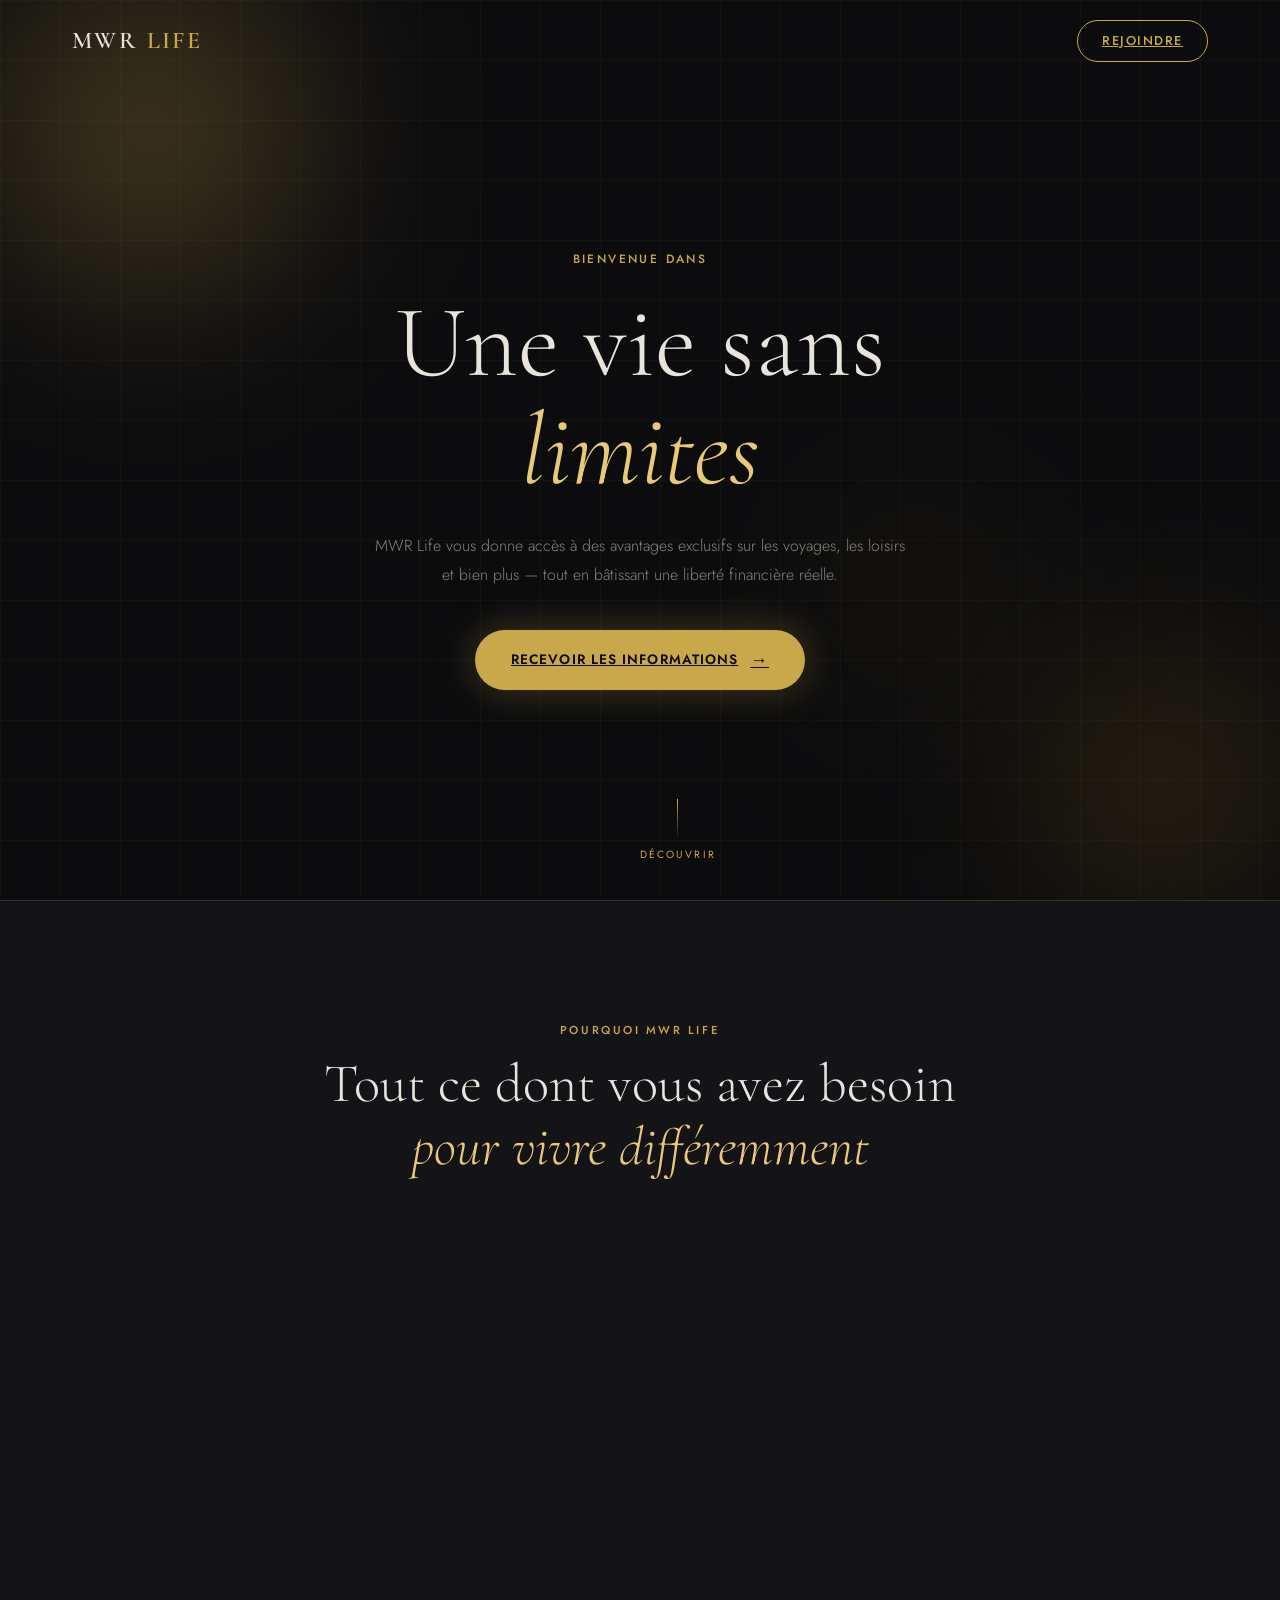
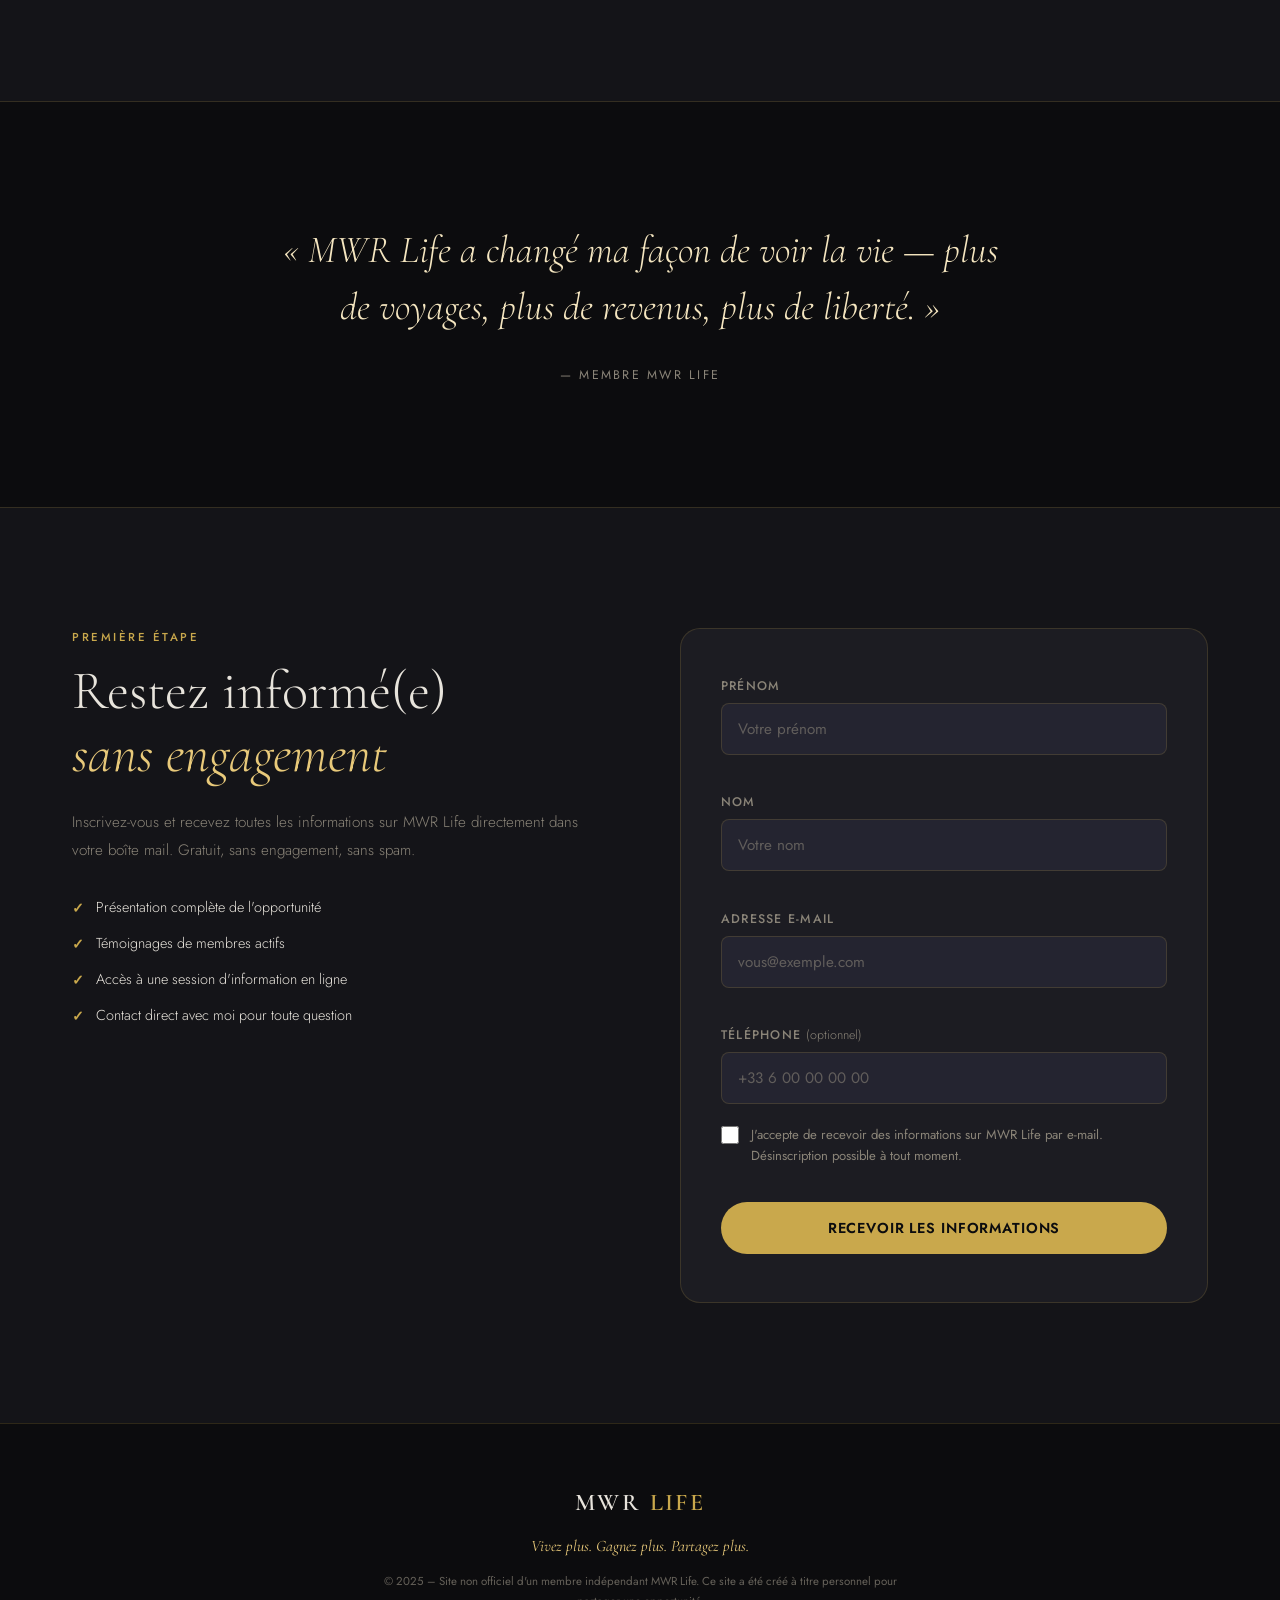
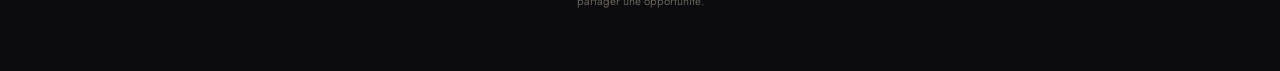
==== index.html @ fa721305 "ajout envoi email" ====
<!DOCTYPE html>
<html lang="fr">
<head>
  <meta charset="UTF-8" />
  <meta name="viewport" content="width=device-width, initial-scale=1.0" />
  <title>MWR Life – Rejoignez le Mouvement</title>
  <link rel="preconnect" href="https://fonts.googleapis.com" />
  <link rel="preconnect" href="https://fonts.gstatic.com" crossorigin />
  <link href="https://fonts.googleapis.com/css2?family=Cormorant+Garamond:ital,wght@0,300;0,400;0,600;1,300;1,400&family=Jost:wght@300;400;500;600&display=swap" rel="stylesheet" />
  <link rel="stylesheet" href="style.css" />
</head>
<body>

  <!-- NAVIGATION -->
  <nav class="navbar">
    <div class="nav-inner">
      <div class="logo">MWR <span>LIFE</span></div>
      <a href="inscription/inscription.html" class="nav-cta">Rejoindre</a>
    </div>
  </nav>

  <!-- HERO -->
  <header class="hero">
    <div class="hero-bg">
      <div class="orb orb-1"></div>
      <div class="orb orb-2"></div>
      <div class="orb orb-3"></div>
      <div class="grid-overlay"></div>
    </div>
    <div class="hero-content">
      <p class="hero-eyebrow">Bienvenue dans</p>
      <h1 class="hero-title">
        Une vie sans<br />
        <em>limites</em>
      </h1>
      <p class="hero-subtitle">
        MWR Life vous donne accès à des avantages exclusifs sur les voyages,
        les loisirs et bien plus — tout en bâtissant une liberté financière réelle.
      </p>

      <a href="inscription/inscription.html" class="btn-primary">
        Recevoir les informations
        <span class="btn-arrow">→</span>
      </a>
    </div>
    <div class="hero-scroll-hint">
      <span></span>
      <p>Découvrir</p>
    </div>
  </header>

  <!-- FEATURES -->
  <section class="features">
    <div class="container">
      <div class="section-header">
        <p class="section-eyebrow">Pourquoi MWR Life</p>
        <h2 class="section-title">Tout ce dont vous avez besoin<br /><em>pour vivre différemment</em></h2>
      </div>
      <div class="features-grid">

        <div class="feature-card" data-delay="0">
          <div class="feature-icon">✦</div>
          <h3>Voyages & Économies</h3>
          <p>Accédez à des tarifs préférentiels sur des milliers de destinations, hôtels et expériences dans le monde entier.</p>
        </div>

        <div class="feature-card" data-delay="100">
          <div class="feature-icon">◈</div>
          <h3>Liberté Financière</h3>
          <p>Un modèle de revenus transparent qui récompense votre réseau et votre engagement, mois après mois.</p>
        </div>

        <div class="feature-card" data-delay="200">
          <div class="feature-icon">⬡</div>
          <h3>Communauté Puissante</h3>
          <p>Rejoignez une communauté internationale de personnes ambitieuses qui s'entraident pour réussir.</p>
        </div>

        <div class="feature-card" data-delay="300">
          <div class="feature-icon">◎</div>
          <h3>Loisirs & Divertissement</h3>
          <p>Cinéma, sport, restaurants, parcs d'attractions… profitez de remises exclusives au quotidien.</p>
        </div>

      </div>
    </div>
  </section>

  <!-- TESTIMONIAL / QUOTE -->
  <section class="quote-section">
    <div class="container">
      <blockquote class="main-quote">
        <p>« MWR Life a changé ma façon de voir la vie — plus de voyages, plus de revenus, plus de liberté. »</p>
        <cite>— Membre MWR Life</cite>
      </blockquote>
    </div>
  </section>

  <!-- INSCRIPTION FORM -->
  <section class="signup-section" id="signup">
    <div class="container">
      <div class="signup-wrapper">
        <div class="signup-text">
          <p class="section-eyebrow">Première étape</p>
          <h2 class="section-title">Restez informé(e)<br /><em>sans engagement</em></h2>
          <p class="signup-desc">
            Inscrivez-vous et recevez toutes les informations sur MWR Life directement
            dans votre boîte mail. Gratuit, sans engagement, sans spam.
          </p>
          <ul class="signup-perks">
            <li><span>✓</span> Présentation complète de l'opportunité</li>
            <li><span>✓</span> Témoignages de membres actifs</li>
            <li><span>✓</span> Accès à une session d'information en ligne</li>
            <li><span>✓</span> Contact direct avec moi pour toute question</li>
          </ul>
        </div>

        <div class="signup-form-box">
          <form id="signupForm" novalidate>
            <div class="form-group">
              <label for="firstName">Prénom</label>
              <input type="text" id="firstName" name="firstName" placeholder="Votre prénom" required />
              <span class="field-error" id="firstNameError"></span>
            </div>
            <div class="form-group">
              <label for="lastName">Nom</label>
              <input type="text" id="lastName" name="lastName" placeholder="Votre nom" required />
              <span class="field-error" id="lastNameError"></span>
            </div>
            <div class="form-group">
              <label for="email">Adresse e-mail</label>
              <input type="email" id="email" name="email" placeholder="vous@exemple.com" required />
              <span class="field-error" id="emailError"></span>
            </div>
            <div class="form-group">
              <label for="phone">Téléphone <span class="optional">(optionnel)</span></label>
              <input type="tel" id="phone" name="phone" placeholder="+33 6 00 00 00 00" />
            </div>
            <div class="form-check">
              <input type="checkbox" id="consent" required />
              <label for="consent">J'accepte de recevoir des informations sur MWR Life par e-mail. Désinscription possible à tout moment.</label>
              <span class="field-error" id="consentError"></span>
            </div>
            <button type="submit" class="btn-submit" id="submitBtn">
              <span class="btn-text">Recevoir les informations</span>
              <span class="btn-loading" style="display:none;">Envoi en cours…</span>
            </button>
          </form>

          <div class="success-message" id="successMessage" style="display:none;">
            <div class="success-icon">✦</div>
            <h3>Merci pour votre inscription !</h3>
            <p>Vous allez recevoir un e-mail de bienvenue très prochainement. À très bientôt !</p>
          </div>
        </div>
      </div>
    </div>
  </section>

  <!-- FOOTER -->
  <footer class="footer">
    <div class="container">
      <div class="footer-inner">
        <div class="logo">MWR <span>LIFE</span></div>
        <p class="footer-tagline">Vivez plus. Gagnez plus. Partagez plus.</p>
        <p class="footer-legal">© 2025 – Site non officiel d'un membre indépendant MWR Life. Ce site a été créé à titre personnel pour partager une opportunité.</p>
      </div>
    </div>
  </footer>

  <script src="script.js"></script>
</body>
</html>
---- style.css ----
/* =========================================
   MWR LIFE – STYLESHEET
   Fonts: Cormorant Garamond + Jost
   Theme: Luxury Dark Gold
   ========================================= */

:root {
  --gold: #c9a84c;
  --gold-light: #e8c97a;
  --gold-pale: #f5e6c0;
  --dark: #0c0c0e;
  --dark-2: #141418;
  --dark-3: #1c1c22;
  --dark-4: #242430;
  --text: #e8e4dc;
  --text-muted: #8a8478;
  --border: rgba(201, 168, 76, 0.18);
  --radius: 12px;
  --font-display: 'Cormorant Garamond', serif;
  --font-body: 'Jost', sans-serif;
}

*, *::before, *::after { box-sizing: border-box; margin: 0; padding: 0; }

html { scroll-behavior: smooth; }

body {
  font-family: var(--font-body);
  background: var(--dark);
  color: var(--text);
  line-height: 1.6;
  overflow-x: hidden;
}

/* ---- SCROLLBAR ---- */
::-webkit-scrollbar { width: 5px; }
::-webkit-scrollbar-track { background: var(--dark); }
::-webkit-scrollbar-thumb { background: var(--gold); border-radius: 99px; }

/* ========== NAVBAR ========== */
.navbar {
  position: fixed;
  top: 0; left: 0; right: 0;
  z-index: 100;
  padding: 20px 0;
  transition: background 0.4s, padding 0.4s, backdrop-filter 0.4s;
}
.navbar.scrolled {
  background: rgba(12, 12, 14, 0.85);
  backdrop-filter: blur(12px);
  padding: 14px 0;
  border-bottom: 1px solid var(--border);
}
.nav-inner {
  max-width: 1200px;
  margin: 0 auto;
  padding: 0 32px;
  display: flex;
  align-items: center;
  justify-content: space-between;
}
.logo {
  font-family: var(--font-display);
  font-size: 1.5rem;
  font-weight: 600;
  letter-spacing: 0.1em;
  color: var(--text);
}
.logo span { color: var(--gold); }
.nav-cta {
  background: transparent;
  border: 1px solid var(--gold);
  color: var(--gold);
  font-family: var(--font-body);
  font-size: 0.8rem;
  font-weight: 500;
  letter-spacing: 0.12em;
  text-transform: uppercase;
  padding: 10px 24px;
  border-radius: 99px;
  cursor: pointer;
  transition: background 0.25s, color 0.25s;
}
.nav-cta:hover { background: var(--gold); color: var(--dark); }

/* ========== HERO ========== */
.hero {
  min-height: 100dvh;
  display: flex;
  align-items: center;
  justify-content: center;
  position: relative;
  overflow: hidden;
  text-align: center;
  padding: 120px 32px 80px;
}

.hero-bg {
  position: absolute;
  inset: 0;
  pointer-events: none;
}

.orb {
  position: absolute;
  border-radius: 50%;
  filter: blur(80px);
  opacity: 0.35;
}
.orb-1 {
  width: 500px; height: 500px;
  background: radial-gradient(circle, #c9a84c 0%, transparent 70%);
  top: -120px; left: -100px;
  animation: drift 12s ease-in-out infinite alternate;
}
.orb-2 {
  width: 400px; height: 400px;
  background: radial-gradient(circle, #7c5c1e 0%, transparent 70%);
  bottom: -80px; right: -80px;
  animation: drift 16s ease-in-out infinite alternate-reverse;
}
.orb-3 {
  width: 300px; height: 300px;
  background: radial-gradient(circle, #3a2f10 0%, transparent 70%);
  top: 50%; left: 60%;
  animation: drift 10s ease-in-out infinite alternate;
}

@keyframes drift {
  from { transform: translate(0, 0); }
  to   { transform: translate(40px, 30px); }
}

.grid-overlay {
  position: absolute;
  inset: 0;
  background-image:
    linear-gradient(rgba(201,168,76,0.04) 1px, transparent 1px),
    linear-gradient(90deg, rgba(201,168,76,0.04) 1px, transparent 1px);
  background-size: 60px 60px;
}

.hero-content {
  position: relative;
  z-index: 2;
  max-width: 760px;
  animation: fadeUp 1s ease both;
}
@keyframes fadeUp {
  from { opacity: 0; transform: translateY(30px); }
  to   { opacity: 1; transform: translateY(0); }
}

.hero-eyebrow {
  font-size: 0.75rem;
  font-weight: 500;
  letter-spacing: 0.2em;
  text-transform: uppercase;
  color: var(--gold);
  margin-bottom: 20px;
}
.hero-title {
  font-family: var(--font-display);
  font-size: clamp(3rem, 8vw, 6.5rem);
  font-weight: 300;
  line-height: 1.05;
  color: var(--text);
  margin-bottom: 28px;
}
.hero-title em {
  font-style: italic;
  color: var(--gold-light);
}
.hero-subtitle {
  font-size: 1rem;
  font-weight: 300;
  color: var(--text-muted);
  max-width: 540px;
  margin: 0 auto 40px;
  line-height: 1.8;
}

.btn-primary {
  display: inline-flex;
  align-items: center;
  gap: 12px;
  background: var(--gold);
  color: var(--dark);
  font-family: var(--font-body);
  font-size: 0.85rem;
  font-weight: 600;
  letter-spacing: 0.08em;
  text-transform: uppercase;
  padding: 16px 36px;
  border: none;
  border-radius: 99px;
  cursor: pointer;
  transition: transform 0.2s, box-shadow 0.2s, background 0.2s;
  box-shadow: 0 0 40px rgba(201,168,76,0.3);
}
.btn-primary:hover {
  background: var(--gold-light);
  transform: translateY(-2px);
  box-shadow: 0 8px 50px rgba(201,168,76,0.45);
}
.btn-arrow { font-size: 1.1rem; transition: transform 0.2s; }
.btn-primary:hover .btn-arrow { transform: translateX(4px); }

.hero-scroll-hint {
  position: absolute;
  bottom: 36px;
  left: 50%;
  transform: translateX(-50%);
  display: flex;
  flex-direction: column;
  align-items: center;
  gap: 8px;
  opacity: 0.5;
  animation: fadeUp 1s 0.8s ease both;
}
.hero-scroll-hint span {
  display: block;
  width: 1px;
  height: 40px;
  background: linear-gradient(to bottom, var(--gold), transparent);
  animation: pulse 2s ease-in-out infinite;
}
.hero-scroll-hint p {
  font-size: 0.65rem;
  letter-spacing: 0.2em;
  text-transform: uppercase;
  color: var(--gold);
}
@keyframes pulse {
  0%, 100% { opacity: 0.4; transform: scaleY(1); }
  50%       { opacity: 1;   transform: scaleY(1.2); }
}

/* ========== CONTAINER ========== */
.container {
  max-width: 1200px;
  margin: 0 auto;
  padding: 0 32px;
}

/* ========== SECTION HELPERS ========== */
.section-eyebrow {
  font-size: 0.72rem;
  font-weight: 500;
  letter-spacing: 0.22em;
  text-transform: uppercase;
  color: var(--gold);
  margin-bottom: 14px;
}
.section-title {
  font-family: var(--font-display);
  font-size: clamp(2rem, 5vw, 3.4rem);
  font-weight: 300;
  line-height: 1.15;
  color: var(--text);
}
.section-title em { font-style: italic; color: var(--gold-light); }

/* ========== FEATURES ========== */
.features {
  padding: 120px 0;
  background: var(--dark-2);
  border-top: 1px solid var(--border);
  border-bottom: 1px solid var(--border);
}
.section-header {
  text-align: center;
  margin-bottom: 72px;
}
.features-grid {
  display: grid;
  grid-template-columns: repeat(auto-fit, minmax(240px, 1fr));
  gap: 28px;
}
.feature-card {
  background: var(--dark-3);
  border: 1px solid var(--border);
  border-radius: var(--radius);
  padding: 40px 32px;
  transition: transform 0.3s, border-color 0.3s, box-shadow 0.3s;
  opacity: 0;
  transform: translateY(20px);
}
.feature-card.visible {
  opacity: 1;
  transform: translateY(0);
  transition: opacity 0.6s ease, transform 0.6s ease, border-color 0.3s, box-shadow 0.3s;
}
.feature-card:hover {
  transform: translateY(-6px) !important;
  border-color: rgba(201,168,76,0.4);
  box-shadow: 0 20px 60px rgba(0,0,0,0.4), 0 0 30px rgba(201,168,76,0.08);
}
.feature-icon {
  font-size: 1.6rem;
  color: var(--gold);
  margin-bottom: 20px;
}
.feature-card h3 {
  font-family: var(--font-display);
  font-size: 1.4rem;
  font-weight: 400;
  color: var(--text);
  margin-bottom: 12px;
}
.feature-card p {
  font-size: 0.9rem;
  color: var(--text-muted);
  line-height: 1.8;
  font-weight: 300;
}

/* ========== QUOTE ========== */
.quote-section {
  padding: 120px 0;
  text-align: center;
}
.main-quote {
  max-width: 720px;
  margin: 0 auto;
}
.main-quote p {
  font-family: var(--font-display);
  font-size: clamp(1.5rem, 3.5vw, 2.4rem);
  font-weight: 300;
  font-style: italic;
  color: var(--gold-pale);
  line-height: 1.5;
  margin-bottom: 24px;
}
.main-quote cite {
  font-size: 0.78rem;
  letter-spacing: 0.18em;
  text-transform: uppercase;
  color: var(--text-muted);
  font-style: normal;
}

/* ========== SIGNUP ========== */
.signup-section {
  padding: 120px 0;
  background: var(--dark-2);
  border-top: 1px solid var(--border);
}
.signup-wrapper {
  display: grid;
  grid-template-columns: 1fr 1fr;
  gap: 80px;
  align-items: start;
}
.signup-desc {
  color: var(--text-muted);
  font-size: 0.95rem;
  font-weight: 300;
  line-height: 1.8;
  margin: 24px 0 32px;
}
.signup-perks {
  list-style: none;
  display: flex;
  flex-direction: column;
  gap: 12px;
}
.signup-perks li {
  display: flex;
  align-items: flex-start;
  gap: 12px;
  font-size: 0.9rem;
  color: var(--text);
  font-weight: 300;
}
.signup-perks li span {
  color: var(--gold);
  font-weight: 600;
  flex-shrink: 0;
  margin-top: 1px;
}

/* ---- FORM BOX ---- */
.signup-form-box {
  background: var(--dark-3);
  border: 1px solid var(--border);
  border-radius: 20px;
  padding: 48px 40px;
}
.form-group {
  margin-bottom: 20px;
  display: flex;
  flex-direction: column;
  gap: 6px;
}
.form-group label {
  font-size: 0.78rem;
  font-weight: 500;
  letter-spacing: 0.1em;
  text-transform: uppercase;
  color: var(--text-muted);
}
.optional { color: var(--text-muted); font-weight: 300; text-transform: none; letter-spacing: 0; }
.form-group input {
  background: var(--dark-4);
  border: 1px solid var(--border);
  border-radius: 8px;
  padding: 14px 16px;
  font-family: var(--font-body);
  font-size: 0.95rem;
  color: var(--text);
  outline: none;
  transition: border-color 0.2s, box-shadow 0.2s;
  width: 100%;
}
.form-group input::placeholder { color: var(--text-muted); opacity: 0.6; }
.form-group input:focus {
  border-color: var(--gold);
  box-shadow: 0 0 0 3px rgba(201,168,76,0.12);
}
.form-group input.error { border-color: #e25c5c; }
.field-error {
  font-size: 0.78rem;
  color: #e25c5c;
  min-height: 1em;
}

/* Checkbox */
.form-check {
  display: flex;
  align-items: flex-start;
  gap: 12px;
  margin-bottom: 28px;
  position: relative;
}
.form-check input[type="checkbox"] {
  width: 18px;
  height: 18px;
  min-width: 18px;
  margin-top: 2px;
  accent-color: var(--gold);
  cursor: pointer;
  border: 1px solid var(--border);
  background: var(--dark-4);
}
.form-check label {
  font-size: 0.82rem;
  color: var(--text-muted);
  line-height: 1.6;
  cursor: pointer;
}
.form-check .field-error {
  position: absolute;
  bottom: -18px;
  left: 30px;
}

/* Submit button */
.btn-submit {
  width: 100%;
  background: var(--gold);
  color: var(--dark);
  border: none;
  border-radius: 99px;
  padding: 16px;
  font-family: var(--font-body);
  font-size: 0.9rem;
  font-weight: 600;
  letter-spacing: 0.06em;
  text-transform: uppercase;
  cursor: pointer;
  transition: background 0.2s, transform 0.2s, box-shadow 0.2s;
  margin-top: 8px;
}
.btn-submit:hover {
  background: var(--gold-light);
  transform: translateY(-2px);
  box-shadow: 0 8px 30px rgba(201,168,76,0.35);
}
.btn-submit:disabled { opacity: 0.6; cursor: not-allowed; transform: none; }

/* Success */
.success-message {
  text-align: center;
  padding: 40px 20px;
}
.success-icon {
  font-size: 3rem;
  color: var(--gold);
  margin-bottom: 20px;
  animation: spin 0.6s ease;
}
@keyframes spin {
  from { transform: rotate(-180deg) scale(0); opacity: 0; }
  to   { transform: rotate(0) scale(1); opacity: 1; }
}
.success-message h3 {
  font-family: var(--font-display);
  font-size: 1.8rem;
  font-weight: 400;
  color: var(--text);
  margin-bottom: 12px;
}
.success-message p {
  font-size: 0.9rem;
  color: var(--text-muted);
  line-height: 1.8;
}

/* ========== FOOTER ========== */
.footer {
  padding: 60px 0;
  border-top: 1px solid var(--border);
}
.footer-inner {
  text-align: center;
  display: flex;
  flex-direction: column;
  gap: 12px;
  align-items: center;
}
.footer-tagline {
  font-family: var(--font-display);
  font-size: 1rem;
  font-style: italic;
  color: var(--gold-light);
}
.footer-legal {
  font-size: 0.72rem;
  color: var(--text-muted);
  max-width: 540px;
  line-height: 1.7;
  opacity: 0.7;
}

/* ==========================================
   RESPONSIVE – MOBILE
   ========================================== */
@media (max-width: 768px) {
  .container { padding: 0 20px; }

  .nav-inner { padding: 0 20px; }
  .logo { font-size: 1.2rem; }
  .nav-cta { padding: 8px 18px; font-size: 0.72rem; }

  .hero { padding: 100px 20px 70px; }
  .hero-title { font-size: clamp(2.4rem, 10vw, 4rem); }
  .hero-subtitle { font-size: 0.9rem; }
  .btn-primary { padding: 14px 28px; font-size: 0.8rem; }

  .features { padding: 80px 0; }
  .section-header { margin-bottom: 48px; }
  .features-grid { grid-template-columns: 1fr; gap: 20px; }
  .feature-card { padding: 32px 24px; }

  .quote-section { padding: 80px 0; }

  .signup-section { padding: 80px 0; }
  .signup-wrapper {
    grid-template-columns: 1fr;
    gap: 48px;
  }
  .signup-form-box { padding: 32px 24px; }
  .section-title { font-size: clamp(1.8rem, 7vw, 2.4rem); }

  .orb-1 { width: 300px; height: 300px; }
  .orb-2 { width: 250px; height: 250px; }
  .orb-3 { display: none; }
}

@media (max-width: 400px) {
  .hero-title { font-size: 2.2rem; }
  .signup-form-box { padding: 24px 16px; }
}
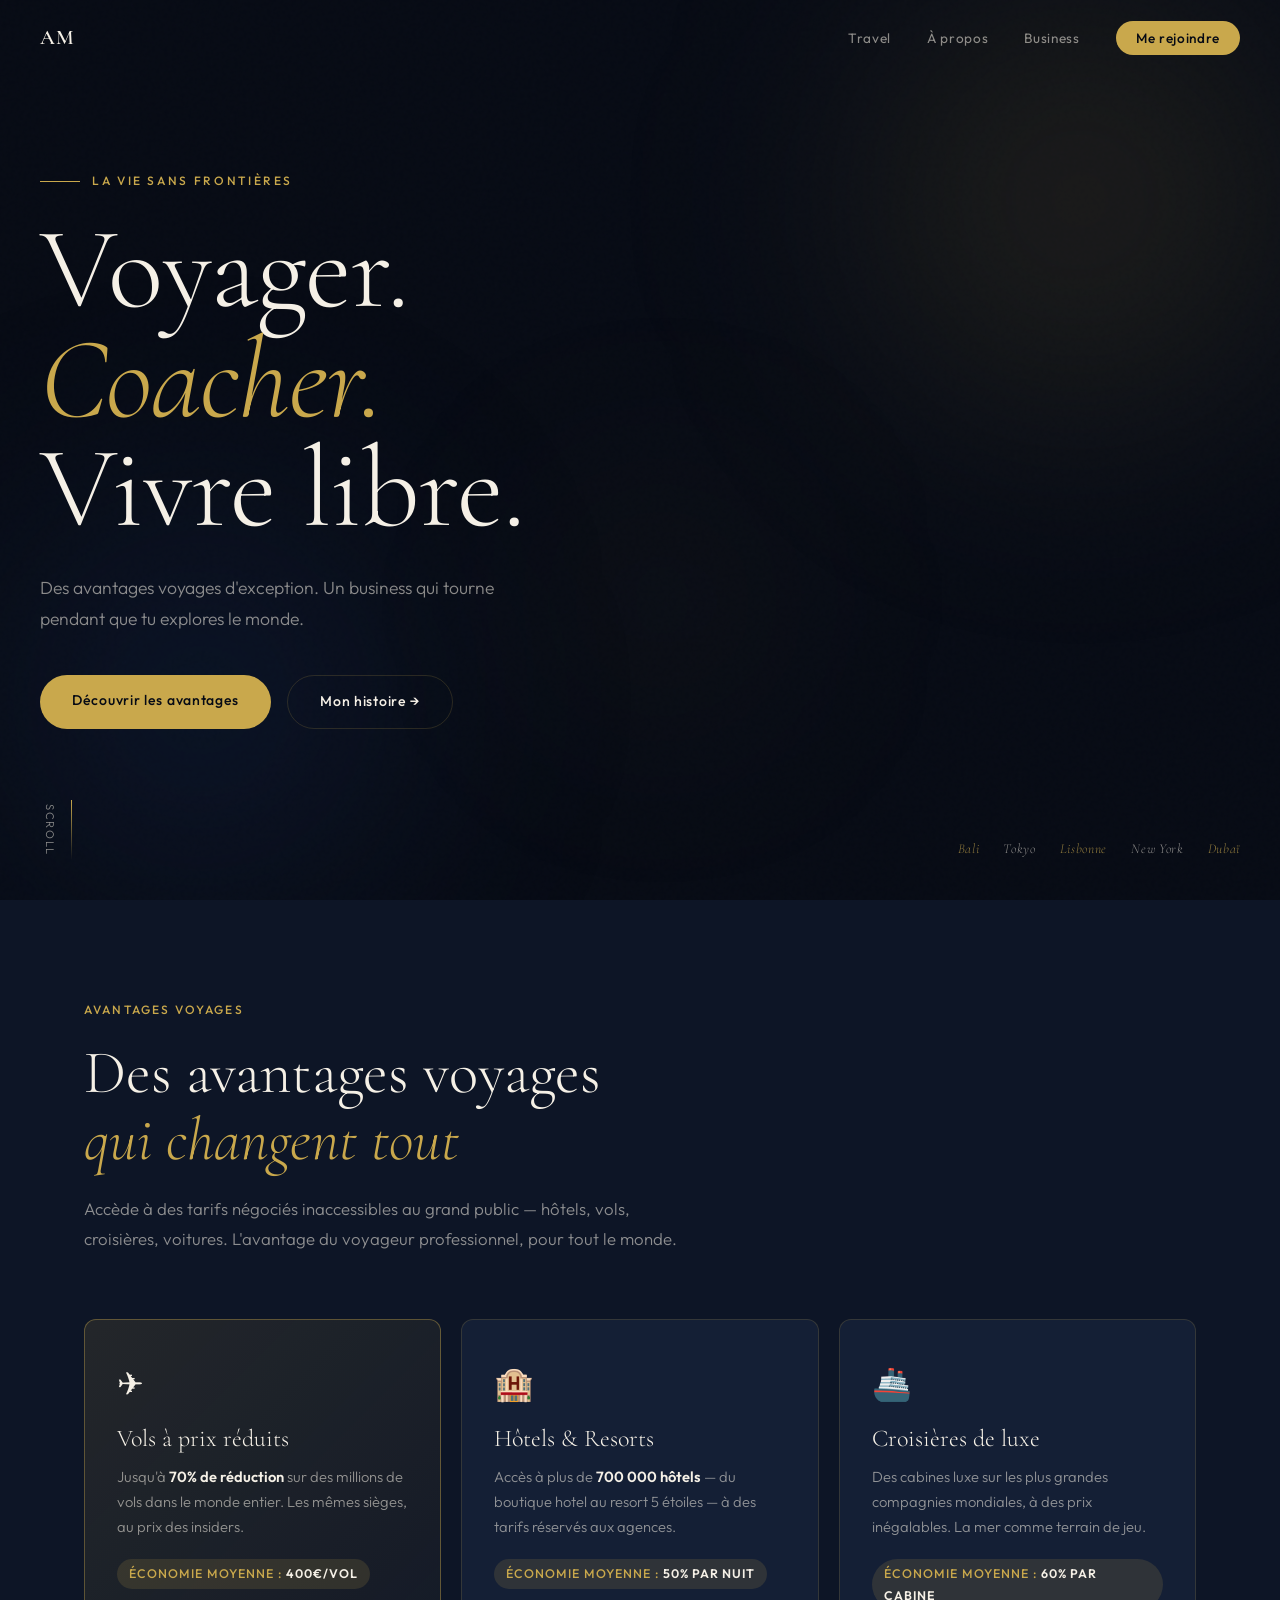
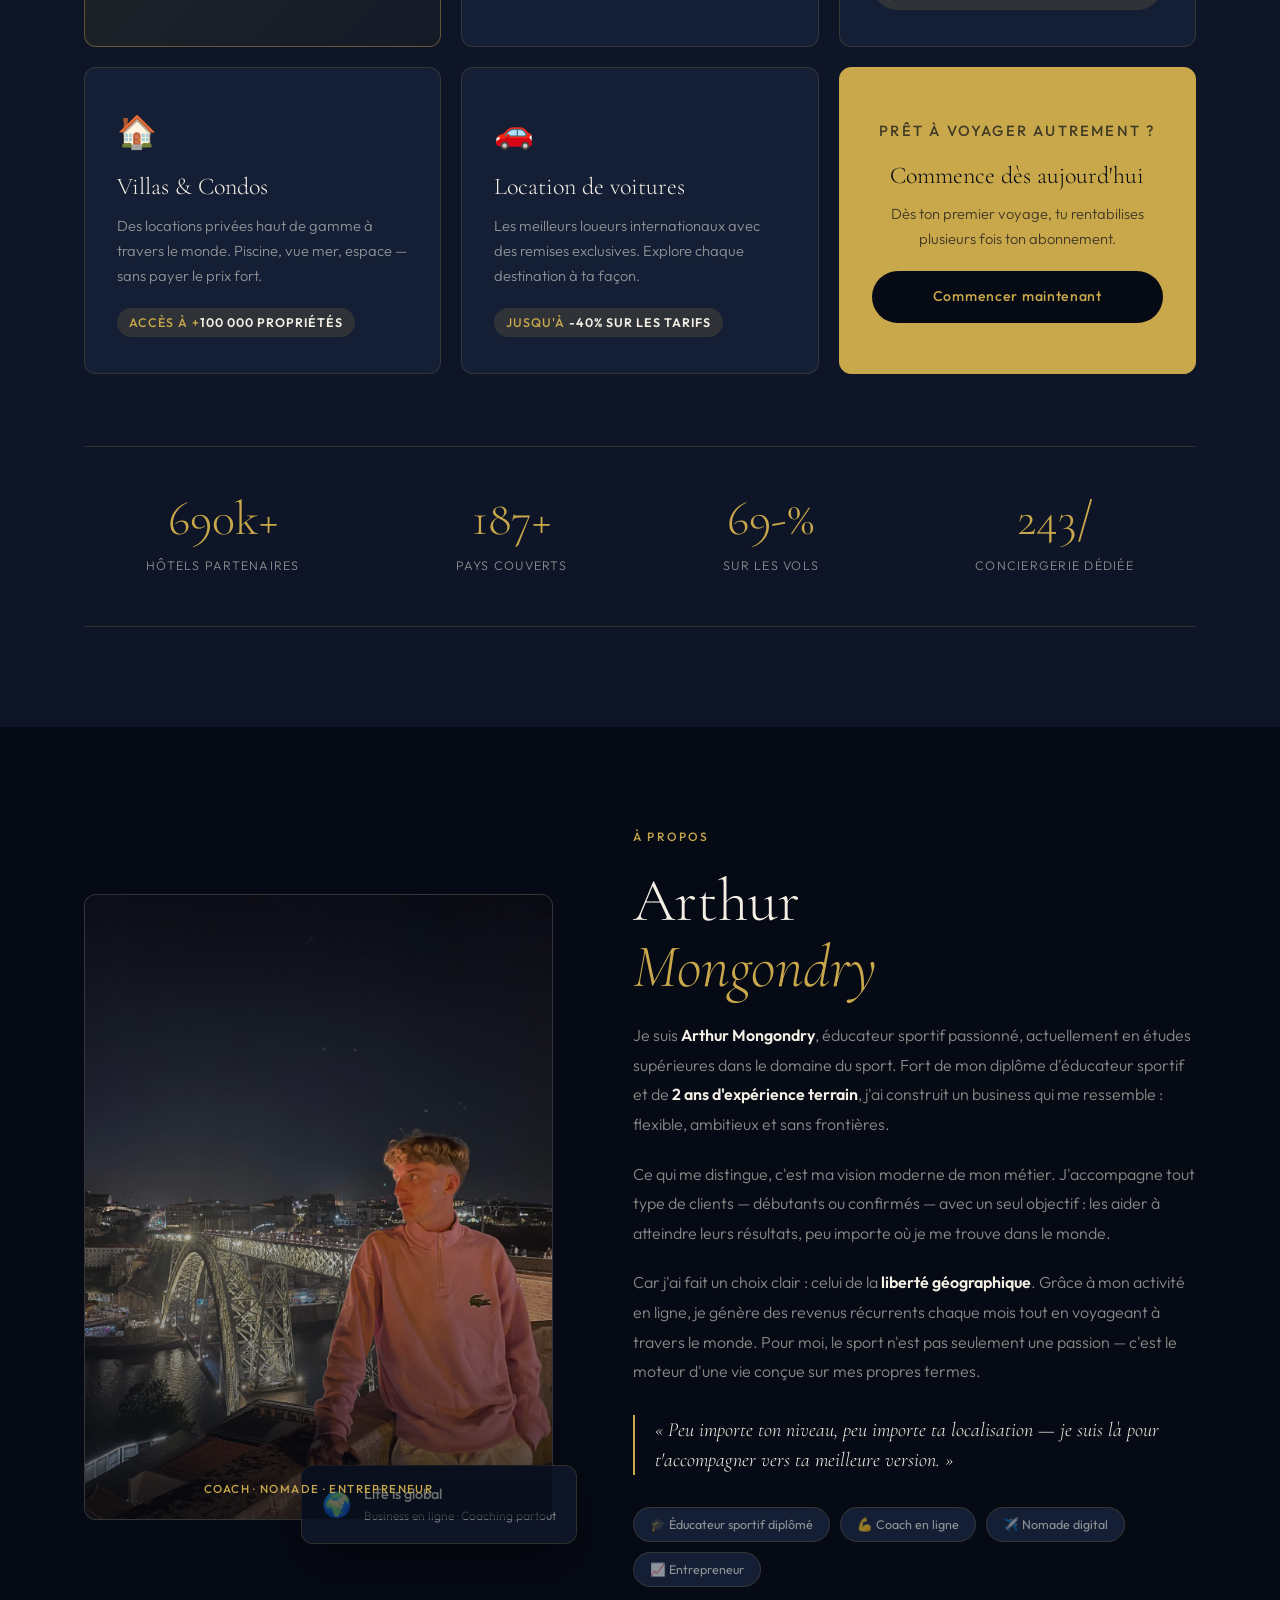
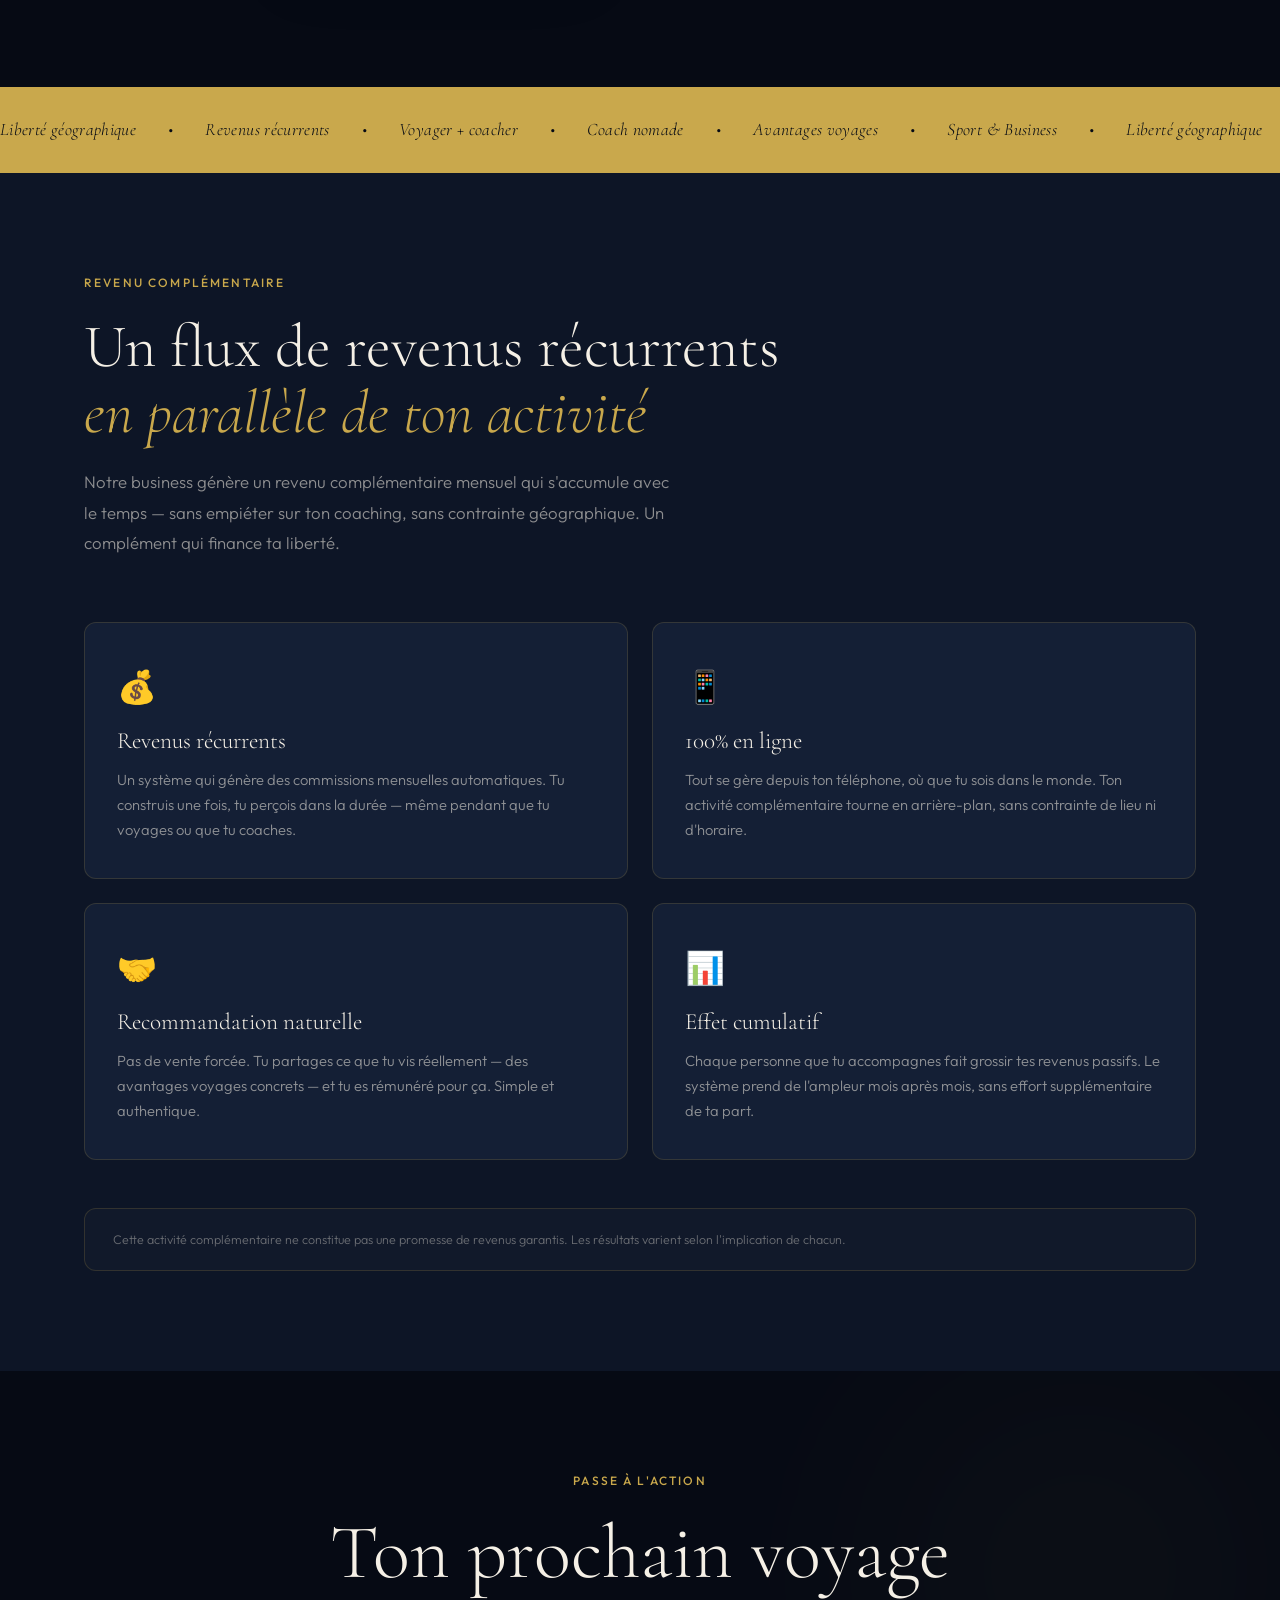
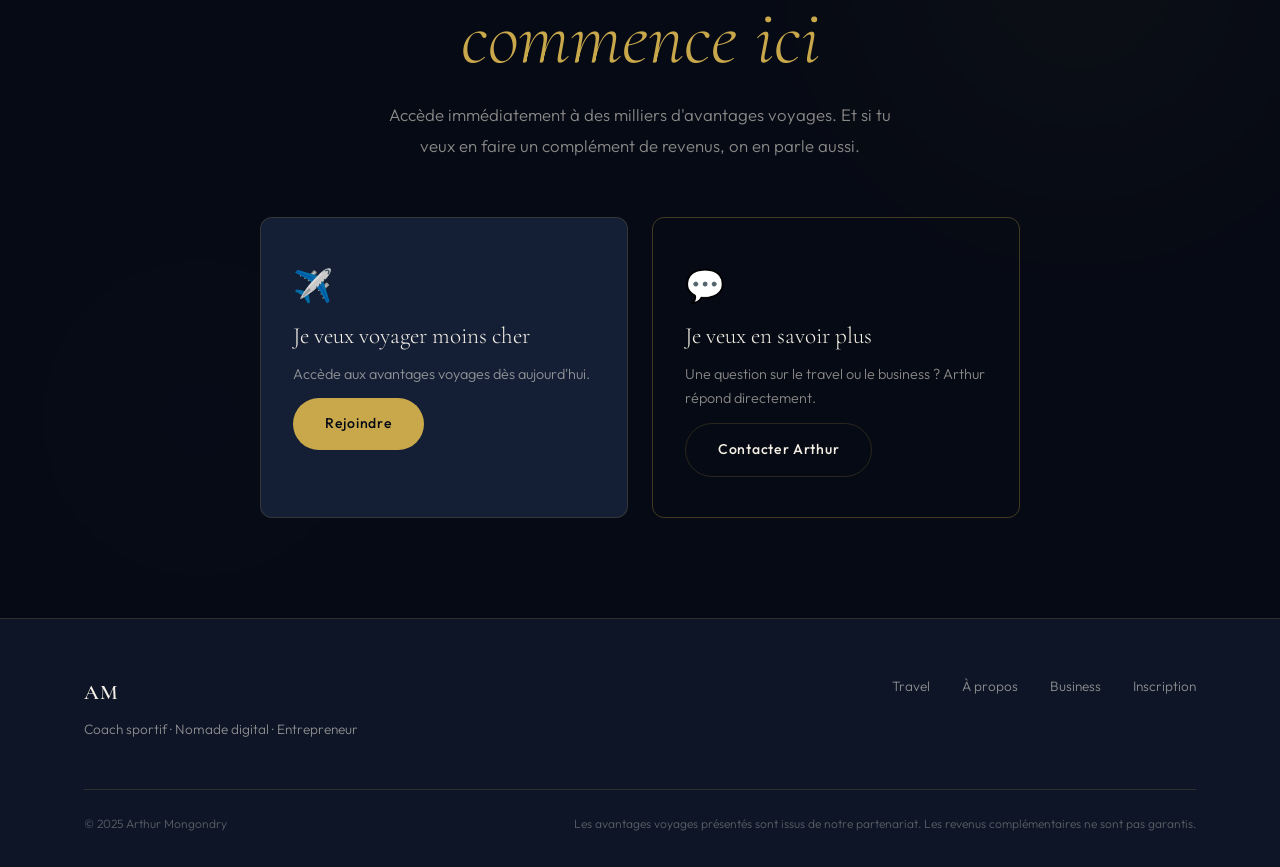
==== commit 0362c379: "update site" ====
--- a/index.html
+++ b/index.html
@@ -3,154 +3,276 @@
 <head>
   <meta charset="UTF-8" />
   <meta name="viewport" content="width=device-width, initial-scale=1.0" />
-  <title>MWR Life – Rejoignez le Mouvement</title>
+  <title>Arthur Mongondry</title>
   <link rel="preconnect" href="https://fonts.googleapis.com" />
   <link rel="preconnect" href="https://fonts.gstatic.com" crossorigin />
-  <link href="https://fonts.googleapis.com/css2?family=Cormorant+Garamond:ital,wght@0,300;0,400;0,600;1,300;1,400&family=Jost:wght@300;400;500;600&display=swap" rel="stylesheet" />
+  <link href="https://fonts.googleapis.com/css2?family=Cormorant+Garamond:ital,wght@0,300;0,400;0,600;1,300;1,400&family=Outfit:wght@300;400;500;600&display=swap" rel="stylesheet" />
   <link rel="stylesheet" href="style.css" />
 </head>
 <body>
 
-  <!-- NAVIGATION -->
-  <nav class="navbar">
-    <div class="nav-inner">
-      <div class="logo">MWR <span>LIFE</span></div>
-      <a href="inscription/inscription.html" class="nav-cta">Rejoindre</a>
-    </div>
+  <!-- NAV -->
+  <nav class="nav" id="navbar">
+    <div class="nav__logo">AM</div>
+    <ul class="nav__links">
+      <li><a href="#travel">Travel</a></li>
+      <li><a href="#about">À propos</a></li>
+      <li><a href="#business">Business</a></li>
+      <li><a href="#contact" class="nav__cta">Me rejoindre</a></li>
+    </ul>
+    <button class="nav__burger" id="burger" aria-label="Menu">
+      <span></span><span></span><span></span>
+    </button>
   </nav>
 
+  <!-- MOBILE MENU -->
+  <div class="mobile-menu" id="mobileMenu">
+    <ul>
+      <li><a href="#travel" onclick="closeMenu()">Travel</a></li>
+      <li><a href="#about" onclick="closeMenu()">À propos</a></li>
+      <li><a href="#business" onclick="closeMenu()">Business</a></li>
+      <li><a href="#contact" onclick="closeMenu()">Me rejoindre</a></li>
+    </ul>
+  </div>
+
   <!-- HERO -->
-  <header class="hero">
-    <div class="hero-bg">
-      <div class="orb orb-1"></div>
-      <div class="orb orb-2"></div>
-      <div class="orb orb-3"></div>
-      <div class="grid-overlay"></div>
-    </div>
-    <div class="hero-content">
-      <p class="hero-eyebrow">Bienvenue dans</p>
-      <h1 class="hero-title">
-        Une vie sans<br />
-        <em>limites</em>
+  <section class="hero">
+    <div class="hero__bg">
+      <div class="hero__grain"></div>
+      <div class="hero__orb hero__orb--1"></div>
+      <div class="hero__orb hero__orb--2"></div>
+      <div class="hero__orb hero__orb--3"></div>
+    </div>
+    <div class="hero__content">
+      <p class="hero__eyebrow reveal">La vie sans frontières</p>
+      <h1 class="hero__title reveal reveal--delay-1">
+        Voyager.<br />
+        <em>Coacher.</em><br />
+        Vivre libre.
       </h1>
-      <p class="hero-subtitle">
-        MWR Life vous donne accès à des avantages exclusifs sur les voyages,
-        les loisirs et bien plus — tout en bâtissant une liberté financière réelle.
+      <p class="hero__sub reveal reveal--delay-2">
+        Des avantages voyages d'exception. Un business qui tourne pendant que tu explores le monde.
       </p>
-
-      <a href="inscription/inscription.html" class="btn-primary">
-        Recevoir les informations
-        <span class="btn-arrow">→</span>
-      </a>
-    </div>
-    <div class="hero-scroll-hint">
-      <span></span>
-      <p>Découvrir</p>
-    </div>
-  </header>
-
-  <!-- FEATURES -->
-  <section class="features">
-    <div class="container">
-      <div class="section-header">
-        <p class="section-eyebrow">Pourquoi MWR Life</p>
-        <h2 class="section-title">Tout ce dont vous avez besoin<br /><em>pour vivre différemment</em></h2>
-      </div>
-      <div class="features-grid">
-
-        <div class="feature-card" data-delay="0">
-          <div class="feature-icon">✦</div>
-          <h3>Voyages & Économies</h3>
-          <p>Accédez à des tarifs préférentiels sur des milliers de destinations, hôtels et expériences dans le monde entier.</p>
-        </div>
-
-        <div class="feature-card" data-delay="100">
-          <div class="feature-icon">◈</div>
-          <h3>Liberté Financière</h3>
-          <p>Un modèle de revenus transparent qui récompense votre réseau et votre engagement, mois après mois.</p>
-        </div>
-
-        <div class="feature-card" data-delay="200">
-          <div class="feature-icon">⬡</div>
-          <h3>Communauté Puissante</h3>
-          <p>Rejoignez une communauté internationale de personnes ambitieuses qui s'entraident pour réussir.</p>
-        </div>
-
-        <div class="feature-card" data-delay="300">
-          <div class="feature-icon">◎</div>
-          <h3>Loisirs & Divertissement</h3>
-          <p>Cinéma, sport, restaurants, parcs d'attractions… profitez de remises exclusives au quotidien.</p>
-        </div>
-
-      </div>
-    </div>
-  </section>
-
-  <!-- TESTIMONIAL / QUOTE -->
-  <section class="quote-section">
-    <div class="container">
-      <blockquote class="main-quote">
-        <p>« MWR Life a changé ma façon de voir la vie — plus de voyages, plus de revenus, plus de liberté. »</p>
-        <cite>— Membre MWR Life</cite>
-      </blockquote>
-    </div>
-  </section>
-
-  <!-- INSCRIPTION FORM -->
-  <section class="signup-section" id="signup">
-    <div class="container">
-      <div class="signup-wrapper">
-        <div class="signup-text">
-          <p class="section-eyebrow">Première étape</p>
-          <h2 class="section-title">Restez informé(e)<br /><em>sans engagement</em></h2>
-          <p class="signup-desc">
-            Inscrivez-vous et recevez toutes les informations sur MWR Life directement
-            dans votre boîte mail. Gratuit, sans engagement, sans spam.
-          </p>
-          <ul class="signup-perks">
-            <li><span>✓</span> Présentation complète de l'opportunité</li>
-            <li><span>✓</span> Témoignages de membres actifs</li>
-            <li><span>✓</span> Accès à une session d'information en ligne</li>
-            <li><span>✓</span> Contact direct avec moi pour toute question</li>
-          </ul>
-        </div>
-
-        <div class="signup-form-box">
-          <form id="signupForm" novalidate>
-            <div class="form-group">
-              <label for="firstName">Prénom</label>
-              <input type="text" id="firstName" name="firstName" placeholder="Votre prénom" required />
-              <span class="field-error" id="firstNameError"></span>
+      <div class="hero__actions reveal reveal--delay-3">
+        <a href="#travel" class="btn btn--gold">Découvrir les avantages</a>
+        <a href="#about" class="btn btn--ghost">Mon histoire →</a>
+      </div>
+    </div>
+    <div class="hero__scroll">
+      <span>Scroll</span>
+      <div class="hero__scroll-line"></div>
+    </div>
+    <div class="hero__destinations">
+      <span>Bali</span>
+      <span>Tokyo</span>
+      <span>Lisbonne</span>
+      <span>New York</span>
+      <span>Dubaï</span>
+    </div>
+  </section>
+
+  <!-- TRAVEL SECTION -->
+  <section class="travel section" id="travel">
+    <div class="container">
+      <div class="section-header reveal">
+        <p class="section-tag">Avantages voyages</p>
+        <h2 class="section-title">Des avantages voyages<br /><em>qui changent tout</em></h2>
+        <p class="section-sub">Accède à des tarifs négociés inaccessibles au grand public — hôtels, vols, croisières, voitures. L'avantage du voyageur professionnel, pour tout le monde.</p>
+      </div>
+
+      <div class="travel__grid">
+        <div class="travel__card travel__card--featured reveal">
+          <div class="travel__card-icon">✈</div>
+          <h3>Vols à prix réduits</h3>
+          <p>Jusqu'à <strong>70% de réduction</strong> sur des millions de vols dans le monde entier. Les mêmes sièges, au prix des insiders.</p>
+          <div class="travel__saving">Économie moyenne : <strong>400€/vol</strong></div>
+        </div>
+
+        <div class="travel__card reveal reveal--delay-1">
+          <div class="travel__card-icon">🏨</div>
+          <h3>Hôtels & Resorts</h3>
+          <p>Accès à plus de <strong>700 000 hôtels</strong> — du boutique hotel au resort 5 étoiles — à des tarifs réservés aux agences.</p>
+          <div class="travel__saving">Économie moyenne : <strong>50% par nuit</strong></div>
+        </div>
+
+        <div class="travel__card reveal reveal--delay-2">
+          <div class="travel__card-icon">🚢</div>
+          <h3>Croisières de luxe</h3>
+          <p>Des cabines luxe sur les plus grandes compagnies mondiales, à des prix inégalables. La mer comme terrain de jeu.</p>
+          <div class="travel__saving">Économie moyenne : <strong>60% par cabine</strong></div>
+        </div>
+
+        <div class="travel__card reveal reveal--delay-1">
+          <div class="travel__card-icon">🏠</div>
+          <h3>Villas & Condos</h3>
+          <p>Des locations privées haut de gamme à travers le monde. Piscine, vue mer, espace — sans payer le prix fort.</p>
+          <div class="travel__saving">Accès à +<strong>100 000 propriétés</strong></div>
+        </div>
+
+        <div class="travel__card reveal reveal--delay-2">
+          <div class="travel__card-icon">🚗</div>
+          <h3>Location de voitures</h3>
+          <p>Les meilleurs loueurs internationaux avec des remises exclusives. Explore chaque destination à ta façon.</p>
+          <div class="travel__saving">Jusqu'à <strong>-40% sur les tarifs</strong></div>
+        </div>
+
+        <div class="travel__card travel__card--cta reveal reveal--delay-3">
+          <p class="travel__cta-label">Prêt à voyager autrement ?</p>
+          <h3>Commence dès aujourd'hui</h3>
+          <p>Dès ton premier voyage, tu rentabilises plusieurs fois ton abonnement.</p>
+          <a href="#contact" class="btn btn--gold">Commencer maintenant</a>
+        </div>
+      </div>
+
+      <!-- STATS BAND -->
+      <div class="stats-band reveal">
+        <div class="stat">
+          <span class="stat__num">700k+</span>
+          <span class="stat__label">Hôtels partenaires</span>
+        </div>
+        <div class="stat">
+          <span class="stat__num">190+</span>
+          <span class="stat__label">Pays couverts</span>
+        </div>
+        <div class="stat">
+          <span class="stat__num">-70%</span>
+          <span class="stat__label">Sur les vols</span>
+        </div>
+        <div class="stat">
+          <span class="stat__num">24/7</span>
+          <span class="stat__label">Conciergerie dédiée</span>
+        </div>
+      </div>
+    </div>
+  </section>
+
+  <!-- ABOUT / BIO -->
+  <section class="about section" id="about">
+    <div class="container">
+      <div class="about__inner">
+        <div class="about__image-wrap reveal">
+          <div class="about__image-frame">
+            <img src="ressource/arthur.jpeg" alt="Arthur Mongondry" class="about__photo" />
+            <div class="about__image-badge">Coach · Nomade · Entrepreneur</div>
+          </div>
+          <div class="about__floating-card">
+            <span class="about__flag">🌍</span>
+            <div>
+              <strong>Life is global</strong>
+              <p>Business en ligne · Coaching partout</p>
             </div>
-            <div class="form-group">
-              <label for="lastName">Nom</label>
-              <input type="text" id="lastName" name="lastName" placeholder="Votre nom" required />
-              <span class="field-error" id="lastNameError"></span>
-            </div>
-            <div class="form-group">
-              <label for="email">Adresse e-mail</label>
-              <input type="email" id="email" name="email" placeholder="vous@exemple.com" required />
-              <span class="field-error" id="emailError"></span>
-            </div>
-            <div class="form-group">
-              <label for="phone">Téléphone <span class="optional">(optionnel)</span></label>
-              <input type="tel" id="phone" name="phone" placeholder="+33 6 00 00 00 00" />
-            </div>
-            <div class="form-check">
-              <input type="checkbox" id="consent" required />
-              <label for="consent">J'accepte de recevoir des informations sur MWR Life par e-mail. Désinscription possible à tout moment.</label>
-              <span class="field-error" id="consentError"></span>
-            </div>
-            <button type="submit" class="btn-submit" id="submitBtn">
-              <span class="btn-text">Recevoir les informations</span>
-              <span class="btn-loading" style="display:none;">Envoi en cours…</span>
-            </button>
-          </form>
-
-          <div class="success-message" id="successMessage" style="display:none;">
-            <div class="success-icon">✦</div>
-            <h3>Merci pour votre inscription !</h3>
-            <p>Vous allez recevoir un e-mail de bienvenue très prochainement. À très bientôt !</p>
+          </div>
+        </div>
+
+        <div class="about__content">
+          <p class="section-tag reveal">À propos</p>
+          <h2 class="section-title reveal">Arthur<br /><em>Mongondry</em></h2>
+
+          <div class="about__text reveal">
+            <p>Je suis <strong>Arthur Mongondry</strong>, éducateur sportif passionné, actuellement en études supérieures dans le domaine du sport. Fort de mon diplôme d'éducateur sportif et de <strong>2 ans d'expérience terrain</strong>, j'ai construit un business qui me ressemble : flexible, ambitieux et sans frontières.</p>
+
+            <p>Ce qui me distingue, c'est ma vision moderne de mon métier. J'accompagne tout type de clients — débutants ou confirmés — avec un seul objectif : les aider à atteindre leurs résultats, peu importe où je me trouve dans le monde.</p>
+
+            <p>Car j'ai fait un choix clair : celui de la <strong>liberté géographique</strong>. Grâce à mon activité en ligne, je génère des revenus récurrents chaque mois tout en voyageant à travers le monde. Pour moi, le sport n'est pas seulement une passion — c'est le moteur d'une vie conçue sur mes propres termes.</p>
+
+            <blockquote class="about__quote">
+              « Peu importe ton niveau, peu importe ta localisation — je suis là pour t'accompagner vers ta meilleure version. »
+            </blockquote>
+          </div>
+
+          <div class="about__tags reveal">
+            <span>🎓 Éducateur sportif diplômé</span>
+            <span>💪 Coach en ligne</span>
+            <span>✈️ Nomade digital</span>
+            <span>📈 Entrepreneur</span>
+          </div>
+        </div>
+      </div>
+    </div>
+  </section>
+
+  <!-- LIFESTYLE BAND -->
+  <section class="lifestyle">
+    <div class="lifestyle__track">
+      <div class="lifestyle__items">
+        <span>Liberté géographique</span><span>•</span>
+        <span>Revenus récurrents</span><span>•</span>
+        <span>Voyager + coacher</span><span>•</span>
+        <span>Coach nomade</span><span>•</span>
+        <span>Avantages voyages</span><span>•</span>
+        <span>Sport & Business</span><span>•</span>
+        <span>Liberté géographique</span><span>•</span>
+        <span>Revenus récurrents</span><span>•</span>
+        <span>Voyager + coacher</span><span>•</span>
+        <span>Coach nomade</span><span>•</span>
+        <span>Avantages voyages</span><span>•</span>
+        <span>Sport & Business</span><span>•</span>
+      </div>
+    </div>
+  </section>
+
+  <!-- BUSINESS SECTION -->
+  <section class="business section" id="business">
+    <div class="container">
+      <div class="section-header reveal">
+        <p class="section-tag">Revenu complémentaire</p>
+        <h2 class="section-title">Un flux de revenus récurrents<br /><em>en parallèle de ton activité</em></h2>
+        <p class="section-sub">Notre business génère un revenu complémentaire mensuel qui s'accumule avec le temps — sans empiéter sur ton coaching, sans contrainte géographique. Un complément qui finance ta liberté.</p>
+      </div>
+
+      <div class="business__grid">
+        <div class="business__feature reveal">
+          <div class="business__icon">💰</div>
+          <h3>Revenus récurrents</h3>
+          <p>Un système qui génère des commissions mensuelles automatiques. Tu construis une fois, tu perçois dans la durée — même pendant que tu voyages ou que tu coaches.</p>
+        </div>
+        <div class="business__feature reveal reveal--delay-1">
+          <div class="business__icon">📱</div>
+          <h3>100% en ligne</h3>
+          <p>Tout se gère depuis ton téléphone, où que tu sois dans le monde. Ton activité complémentaire tourne en arrière-plan, sans contrainte de lieu ni d'horaire.</p>
+        </div>
+        <div class="business__feature reveal reveal--delay-2">
+          <div class="business__icon">🤝</div>
+          <h3>Recommandation naturelle</h3>
+          <p>Pas de vente forcée. Tu partages ce que tu vis réellement — des avantages voyages concrets — et tu es rémunéré pour ça. Simple et authentique.</p>
+        </div>
+        <div class="business__feature reveal reveal--delay-3">
+          <div class="business__icon">📊</div>
+          <h3>Effet cumulatif</h3>
+          <p>Chaque personne que tu accompagnes fait grossir tes revenus passifs. Le système prend de l'ampleur mois après mois, sans effort supplémentaire de ta part.</p>
+        </div>
+      </div>
+
+      <div class="business__disclaimer reveal">
+        <p>Cette activité complémentaire ne constitue pas une promesse de revenus garantis. Les résultats varient selon l'implication de chacun.</p>
+      </div>
+    </div>
+  </section>
+
+  <!-- CONTACT / CTA -->
+  <section class="contact section" id="contact">
+    <div class="contact__bg">
+      <div class="hero__orb hero__orb--1" style="opacity:0.3"></div>
+      <div class="hero__orb hero__orb--2" style="opacity:0.2"></div>
+    </div>
+    <div class="container">
+      <div class="contact__inner reveal">
+        <p class="section-tag">Passe à l'action</p>
+        <h2 class="contact__title">Ton prochain voyage<br /><em>commence ici</em></h2>
+        <p class="contact__sub">Accède immédiatement à des milliers d'avantages voyages. Et si tu veux en faire un complément de revenus, on en parle aussi.</p>
+
+        <div class="contact__cards">
+          <div class="contact__card">
+            <span class="contact__card-icon">✈️</span>
+            <h3>Je veux voyager moins cher</h3>
+            <p>Accède aux avantages voyages dès aujourd'hui.</p>
+            <a href="inscription/index.html" class="btn btn--gold">Rejoindre</a>
+          </div>
+          <div class="contact__card contact__card--outline">
+            <span class="contact__card-icon">💬</span>
+            <h3>Je veux en savoir plus</h3>
+            <p>Une question sur le travel ou le business ? Arthur répond directement.</p>
+            <a href="https://wa.me/VOTRE_NUMERO" class="btn btn--ghost" target="_blank">Contacter Arthur</a>
           </div>
         </div>
       </div>
@@ -160,14 +282,25 @@
   <!-- FOOTER -->
   <footer class="footer">
     <div class="container">
-      <div class="footer-inner">
-        <div class="logo">MWR <span>LIFE</span></div>
-        <p class="footer-tagline">Vivez plus. Gagnez plus. Partagez plus.</p>
-        <p class="footer-legal">© 2025 – Site non officiel d'un membre indépendant MWR Life. Ce site a été créé à titre personnel pour partager une opportunité.</p>
+      <div class="footer__top">
+        <div class="footer__brand">
+          <div class="nav__logo">AM</div>
+          <p>Coach sportif · Nomade digital · Entrepreneur</p>
+        </div>
+        <div class="footer__links">
+          <a href="#travel">Travel</a>
+          <a href="#about">À propos</a>
+          <a href="#business">Business</a>
+          <a href="inscription/index.html">Inscription</a>
+        </div>
+      </div>
+      <div class="footer__bottom">
+        <p>© 2025 Arthur Mongondry</p>
+        <p>Les avantages voyages présentés sont issus de notre partenariat. Les revenus complémentaires ne sont pas garantis.</p>
       </div>
     </div>
   </footer>
 
-  <script src="script.js"></script>
+  <script src="scrypt.js"></script>
 </body>
 </html>
--- a/style.css
+++ b/style.css
@@ -1,23 +1,26 @@
-/* =========================================
-   MWR LIFE – STYLESHEET
-   Fonts: Cormorant Garamond + Jost
-   Theme: Luxury Dark Gold
-   ========================================= */
+/* ============================================
+   MWR Life — Arthur Mongondry
+   Aesthetic: Luxury Nomad — Dark & Gold
+   Fonts: Cormorant Garamond + Outfit
+   ============================================ */
 
 :root {
-  --gold: #c9a84c;
-  --gold-light: #e8c97a;
-  --gold-pale: #f5e6c0;
-  --dark: #0c0c0e;
-  --dark-2: #141418;
-  --dark-3: #1c1c22;
-  --dark-4: #242430;
-  --text: #e8e4dc;
-  --text-muted: #8a8478;
-  --border: rgba(201, 168, 76, 0.18);
+  --navy:    #060a14;
+  --navy-2:  #0d1526;
+  --navy-3:  #141f35;
+  --gold:    #c9a84c;
+  --gold-2:  #e8c96a;
+  --gold-dim: rgba(201,168,76,0.15);
+  --cream:   #f5f0e6;
+  --cream-2: #e8dfc8;
+  --muted:   rgba(245,240,230,0.55);
+  --border:  rgba(201,168,76,0.18);
+
+  --font-display: 'Cormorant Garamond', Georgia, serif;
+  --font-body:    'Outfit', sans-serif;
+
+  --max-w: 1160px;
   --radius: 12px;
-  --font-display: 'Cormorant Garamond', serif;
-  --font-body: 'Jost', sans-serif;
 }
 
 *, *::before, *::after { box-sizing: border-box; margin: 0; padding: 0; }
@@ -25,551 +28,775 @@
 html { scroll-behavior: smooth; }
 
 body {
+  background: var(--navy);
+  color: var(--cream);
   font-family: var(--font-body);
-  background: var(--dark);
-  color: var(--text);
-  line-height: 1.6;
+  font-weight: 300;
+  line-height: 1.7;
   overflow-x: hidden;
 }
 
-/* ---- SCROLLBAR ---- */
-::-webkit-scrollbar { width: 5px; }
-::-webkit-scrollbar-track { background: var(--dark); }
-::-webkit-scrollbar-thumb { background: var(--gold); border-radius: 99px; }
-
-/* ========== NAVBAR ========== */
-.navbar {
+/* ---- TYPOGRAPHY ---- */
+h1, h2, h3 { font-family: var(--font-display); font-weight: 300; line-height: 1.1; }
+em { font-style: italic; color: var(--gold); }
+strong { font-weight: 600; color: var(--cream); }
+a { color: inherit; text-decoration: none; }
+
+/* ---- CONTAINER ---- */
+.container { max-width: var(--max-w); margin: 0 auto; padding: 0 24px; }
+.section { padding: 100px 0; }
+
+/* ---- SECTION HEADER ---- */
+.section-tag {
+  font-family: var(--font-body);
+  font-size: 0.75rem;
+  font-weight: 500;
+  letter-spacing: 0.18em;
+  text-transform: uppercase;
+  color: var(--gold);
+  margin-bottom: 20px;
+}
+.section-title {
+  font-size: clamp(2.2rem, 5vw, 3.8rem);
+  margin-bottom: 20px;
+}
+.section-sub {
+  font-size: 1.05rem;
+  color: var(--muted);
+  max-width: 600px;
+  line-height: 1.8;
+}
+.section-header { margin-bottom: 64px; }
+
+/* ============================================
+   NAV
+   ============================================ */
+.nav {
   position: fixed;
   top: 0; left: 0; right: 0;
   z-index: 100;
-  padding: 20px 0;
+  display: flex;
+  align-items: center;
+  justify-content: space-between;
+  padding: 20px 40px;
   transition: background 0.4s, padding 0.4s, backdrop-filter 0.4s;
 }
-.navbar.scrolled {
-  background: rgba(12, 12, 14, 0.85);
-  backdrop-filter: blur(12px);
-  padding: 14px 0;
+.nav.scrolled {
+  background: rgba(6,10,20,0.92);
+  backdrop-filter: blur(16px);
+  padding: 14px 40px;
   border-bottom: 1px solid var(--border);
 }
-.nav-inner {
-  max-width: 1200px;
-  margin: 0 auto;
-  padding: 0 32px;
-  display: flex;
-  align-items: center;
-  justify-content: space-between;
-}
-.logo {
+.nav__logo {
   font-family: var(--font-display);
-  font-size: 1.5rem;
+  font-size: 1.3rem;
   font-weight: 600;
-  letter-spacing: 0.1em;
-  color: var(--text);
-}
-.logo span { color: var(--gold); }
-.nav-cta {
-  background: transparent;
-  border: 1px solid var(--gold);
-  color: var(--gold);
-  font-family: var(--font-body);
-  font-size: 0.8rem;
-  font-weight: 500;
-  letter-spacing: 0.12em;
-  text-transform: uppercase;
-  padding: 10px 24px;
-  border-radius: 99px;
+  letter-spacing: 0.05em;
+  color: var(--cream);
+}
+.nav__logo span { color: var(--gold); margin-left: 4px; font-weight: 300; }
+.nav__links {
+  display: flex;
+  list-style: none;
+  gap: 36px;
+  align-items: center;
+}
+.nav__links a {
+  font-size: 0.85rem;
+  font-weight: 400;
+  letter-spacing: 0.05em;
+  color: var(--muted);
+  transition: color 0.2s;
+}
+.nav__links a:hover { color: var(--cream); }
+.nav__cta {
+  background: var(--gold);
+  color: var(--navy) !important;
+  padding: 8px 20px;
+  border-radius: 100px;
+  font-weight: 500 !important;
+  transition: background 0.2s, transform 0.2s !important;
+}
+.nav__cta:hover { background: var(--gold-2) !important; transform: translateY(-1px); }
+
+.nav__burger {
+  display: none;
+  flex-direction: column;
+  gap: 5px;
+  background: none;
+  border: none;
   cursor: pointer;
-  transition: background 0.25s, color 0.25s;
-}
-.nav-cta:hover { background: var(--gold); color: var(--dark); }
-
-/* ========== HERO ========== */
+  padding: 4px;
+}
+.nav__burger span {
+  display: block;
+  width: 24px;
+  height: 1.5px;
+  background: var(--cream);
+  transition: all 0.3s;
+}
+
+/* ---- MOBILE MENU ---- */
+.mobile-menu {
+  display: none;
+  position: fixed;
+  inset: 0;
+  z-index: 99;
+  background: rgba(6,10,20,0.97);
+  backdrop-filter: blur(20px);
+  align-items: center;
+  justify-content: center;
+  flex-direction: column;
+}
+.mobile-menu.open { display: flex; }
+.mobile-menu ul { list-style: none; text-align: center; }
+.mobile-menu li { margin: 20px 0; }
+.mobile-menu a {
+  font-family: var(--font-display);
+  font-size: 2.5rem;
+  color: var(--cream);
+  transition: color 0.2s;
+}
+.mobile-menu a:hover { color: var(--gold); }
+
+/* ============================================
+   HERO
+   ============================================ */
 .hero {
-  min-height: 100dvh;
-  display: flex;
-  align-items: center;
-  justify-content: center;
   position: relative;
+  min-height: 100vh;
+  display: flex;
+  align-items: center;
   overflow: hidden;
-  text-align: center;
-  padding: 120px 32px 80px;
-}
-
-.hero-bg {
-  position: absolute;
-  inset: 0;
+}
+.hero__bg { position: absolute; inset: 0; z-index: 0; }
+.hero__grain {
+  position: absolute; inset: 0;
+  background-image: url("data:image/svg+xml,%3Csvg viewBox='0 0 256 256' xmlns='http://www.w3.org/2000/svg'%3E%3Cfilter id='noise'%3E%3CfeTurbulence type='fractalNoise' baseFrequency='0.85' numOctaves='4' stitchTiles='stitch'/%3E%3C/filter%3E%3Crect width='100%25' height='100%25' filter='url(%23noise)' opacity='0.04'/%3E%3C/svg%3E");
+  opacity: 0.4;
   pointer-events: none;
 }
-
-.orb {
+.hero__orb {
   position: absolute;
   border-radius: 50%;
-  filter: blur(80px);
-  opacity: 0.35;
-}
-.orb-1 {
+  filter: blur(120px);
+  pointer-events: none;
+}
+.hero__orb--1 {
+  width: 600px; height: 600px;
+  background: radial-gradient(circle, rgba(201,168,76,0.18), transparent 70%);
+  top: -100px; right: -100px;
+}
+.hero__orb--2 {
   width: 500px; height: 500px;
-  background: radial-gradient(circle, #c9a84c 0%, transparent 70%);
-  top: -120px; left: -100px;
-  animation: drift 12s ease-in-out infinite alternate;
-}
-.orb-2 {
-  width: 400px; height: 400px;
-  background: radial-gradient(circle, #7c5c1e 0%, transparent 70%);
-  bottom: -80px; right: -80px;
-  animation: drift 16s ease-in-out infinite alternate-reverse;
-}
-.orb-3 {
+  background: radial-gradient(circle, rgba(30,60,120,0.35), transparent 70%);
+  bottom: -50px; left: -50px;
+}
+.hero__orb--3 {
   width: 300px; height: 300px;
-  background: radial-gradient(circle, #3a2f10 0%, transparent 70%);
-  top: 50%; left: 60%;
-  animation: drift 10s ease-in-out infinite alternate;
-}
-
-@keyframes drift {
-  from { transform: translate(0, 0); }
-  to   { transform: translate(40px, 30px); }
-}
-
-.grid-overlay {
-  position: absolute;
-  inset: 0;
-  background-image:
-    linear-gradient(rgba(201,168,76,0.04) 1px, transparent 1px),
-    linear-gradient(90deg, rgba(201,168,76,0.04) 1px, transparent 1px);
-  background-size: 60px 60px;
-}
-
-.hero-content {
+  background: radial-gradient(circle, rgba(201,168,76,0.1), transparent 70%);
+  top: 50%; left: 40%;
+}
+
+.hero__content {
   position: relative;
-  z-index: 2;
-  max-width: 760px;
-  animation: fadeUp 1s ease both;
-}
-@keyframes fadeUp {
-  from { opacity: 0; transform: translateY(30px); }
-  to   { opacity: 1; transform: translateY(0); }
-}
-
-.hero-eyebrow {
+  z-index: 1;
+  padding: 120px 40px 120px;
+  max-width: 820px;
+}
+.hero__eyebrow {
   font-size: 0.75rem;
-  font-weight: 500;
-  letter-spacing: 0.2em;
-  text-transform: uppercase;
-  color: var(--gold);
-  margin-bottom: 20px;
-}
-.hero-title {
-  font-family: var(--font-display);
-  font-size: clamp(3rem, 8vw, 6.5rem);
-  font-weight: 300;
-  line-height: 1.05;
-  color: var(--text);
-  margin-bottom: 28px;
-}
-.hero-title em {
-  font-style: italic;
-  color: var(--gold-light);
-}
-.hero-subtitle {
-  font-size: 1rem;
-  font-weight: 300;
-  color: var(--text-muted);
-  max-width: 540px;
-  margin: 0 auto 40px;
-  line-height: 1.8;
-}
-
-.btn-primary {
-  display: inline-flex;
-  align-items: center;
-  gap: 12px;
-  background: var(--gold);
-  color: var(--dark);
-  font-family: var(--font-body);
-  font-size: 0.85rem;
-  font-weight: 600;
-  letter-spacing: 0.08em;
-  text-transform: uppercase;
-  padding: 16px 36px;
-  border: none;
-  border-radius: 99px;
-  cursor: pointer;
-  transition: transform 0.2s, box-shadow 0.2s, background 0.2s;
-  box-shadow: 0 0 40px rgba(201,168,76,0.3);
-}
-.btn-primary:hover {
-  background: var(--gold-light);
-  transform: translateY(-2px);
-  box-shadow: 0 8px 50px rgba(201,168,76,0.45);
-}
-.btn-arrow { font-size: 1.1rem; transition: transform 0.2s; }
-.btn-primary:hover .btn-arrow { transform: translateX(4px); }
-
-.hero-scroll-hint {
-  position: absolute;
-  bottom: 36px;
-  left: 50%;
-  transform: translateX(-50%);
-  display: flex;
-  flex-direction: column;
-  align-items: center;
-  gap: 8px;
-  opacity: 0.5;
-  animation: fadeUp 1s 0.8s ease both;
-}
-.hero-scroll-hint span {
-  display: block;
-  width: 1px;
-  height: 40px;
-  background: linear-gradient(to bottom, var(--gold), transparent);
-  animation: pulse 2s ease-in-out infinite;
-}
-.hero-scroll-hint p {
-  font-size: 0.65rem;
-  letter-spacing: 0.2em;
-  text-transform: uppercase;
-  color: var(--gold);
-}
-@keyframes pulse {
-  0%, 100% { opacity: 0.4; transform: scaleY(1); }
-  50%       { opacity: 1;   transform: scaleY(1.2); }
-}
-
-/* ========== CONTAINER ========== */
-.container {
-  max-width: 1200px;
-  margin: 0 auto;
-  padding: 0 32px;
-}
-
-/* ========== SECTION HELPERS ========== */
-.section-eyebrow {
-  font-size: 0.72rem;
   font-weight: 500;
   letter-spacing: 0.22em;
   text-transform: uppercase;
   color: var(--gold);
-  margin-bottom: 14px;
-}
-.section-title {
+  margin-bottom: 24px;
+  display: flex;
+  align-items: center;
+  gap: 12px;
+}
+.hero__eyebrow::before {
+  content: '';
+  display: inline-block;
+  width: 40px;
+  height: 1px;
+  background: var(--gold);
+}
+.hero__title {
+  font-size: clamp(3.5rem, 9vw, 8rem);
+  line-height: 0.95;
+  margin-bottom: 28px;
+  letter-spacing: -0.01em;
+}
+.hero__sub {
+  font-size: 1.1rem;
+  color: var(--muted);
+  max-width: 480px;
+  line-height: 1.8;
+  margin-bottom: 40px;
+}
+.hero__actions { display: flex; gap: 16px; flex-wrap: wrap; }
+
+/* SCROLL INDICATOR */
+.hero__scroll {
+  position: absolute;
+  bottom: 40px;
+  left: 40px;
+  display: flex;
+  align-items: center;
+  gap: 12px;
+  z-index: 1;
+}
+.hero__scroll span {
+  font-size: 0.7rem;
+  letter-spacing: 0.15em;
+  text-transform: uppercase;
+  color: var(--muted);
+  writing-mode: vertical-rl;
+}
+.hero__scroll-line {
+  width: 1px;
+  height: 60px;
+  background: linear-gradient(to bottom, var(--gold), transparent);
+  animation: scrollPulse 2s ease-in-out infinite;
+}
+@keyframes scrollPulse {
+  0%, 100% { opacity: 1; transform: scaleY(1); }
+  50% { opacity: 0.4; transform: scaleY(0.7); }
+}
+
+/* DESTINATIONS TICKER */
+.hero__destinations {
+  position: absolute;
+  bottom: 40px;
+  right: 40px;
+  z-index: 1;
+  display: flex;
+  gap: 24px;
+  align-items: center;
+}
+.hero__destinations span {
   font-family: var(--font-display);
-  font-size: clamp(2rem, 5vw, 3.4rem);
-  font-weight: 300;
-  line-height: 1.15;
-  color: var(--text);
-}
-.section-title em { font-style: italic; color: var(--gold-light); }
-
-/* ========== FEATURES ========== */
-.features {
-  padding: 120px 0;
-  background: var(--dark-2);
+  font-size: 0.85rem;
+  font-style: italic;
+  color: var(--muted);
+  letter-spacing: 0.05em;
+}
+.hero__destinations span:nth-child(odd) { color: var(--gold); opacity: 0.7; }
+
+/* ============================================
+   BUTTONS
+   ============================================ */
+.btn {
+  display: inline-block;
+  padding: 14px 32px;
+  border-radius: 100px;
+  font-family: var(--font-body);
+  font-size: 0.88rem;
+  font-weight: 500;
+  letter-spacing: 0.05em;
+  transition: all 0.25s;
+  cursor: pointer;
+}
+.btn--gold {
+  background: var(--gold);
+  color: var(--navy);
+}
+.btn--gold:hover {
+  background: var(--gold-2);
+  transform: translateY(-2px);
+  box-shadow: 0 12px 40px rgba(201,168,76,0.35);
+}
+.btn--ghost {
+  border: 1px solid var(--border);
+  color: var(--cream);
+  background: transparent;
+}
+.btn--ghost:hover {
+  border-color: var(--gold);
+  color: var(--gold);
+  transform: translateY(-2px);
+}
+
+/* ============================================
+   TRAVEL SECTION
+   ============================================ */
+.travel { background: var(--navy-2); }
+.travel__grid {
+  display: grid;
+  grid-template-columns: repeat(3, 1fr);
+  gap: 20px;
+}
+.travel__card {
+  background: var(--navy-3);
+  border: 1px solid var(--border);
+  border-radius: var(--radius);
+  padding: 36px 32px;
+  transition: transform 0.3s, border-color 0.3s, box-shadow 0.3s;
+}
+.travel__card:hover {
+  transform: translateY(-6px);
+  border-color: var(--gold);
+  box-shadow: 0 20px 60px rgba(201,168,76,0.1);
+}
+.travel__card--featured {
+  background: linear-gradient(135deg, rgba(201,168,76,0.12), rgba(201,168,76,0.04));
+  border-color: rgba(201,168,76,0.4);
+}
+.travel__card-icon {
+  font-size: 2rem;
+  margin-bottom: 16px;
+}
+.travel__card h3 {
+  font-family: var(--font-display);
+  font-size: 1.5rem;
+  margin-bottom: 12px;
+  color: var(--cream);
+}
+.travel__card p {
+  font-size: 0.92rem;
+  color: var(--muted);
+  line-height: 1.7;
+  margin-bottom: 20px;
+}
+.travel__saving {
+  font-size: 0.78rem;
+  font-weight: 500;
+  letter-spacing: 0.08em;
+  text-transform: uppercase;
+  color: var(--gold);
+  background: var(--gold-dim);
+  display: inline-block;
+  padding: 4px 12px;
+  border-radius: 100px;
+}
+.travel__card--cta {
+  display: flex;
+  flex-direction: column;
+  justify-content: center;
+  text-align: center;
+  background: var(--gold);
+  border-color: var(--gold);
+}
+.travel__card--cta h3 { color: var(--navy); }
+.travel__card--cta p { color: rgba(6,10,20,0.7); }
+.travel__cta-label {
+  font-size: 0.72rem;
+  font-weight: 500;
+  letter-spacing: 0.15em;
+  text-transform: uppercase;
+  color: rgba(6,10,20,0.6);
+  margin-bottom: 8px;
+}
+.travel__card--cta .btn--ghost {
+  border-color: var(--navy);
+  color: var(--navy);
+  margin-top: 16px;
+}
+.travel__card--cta .btn--ghost:hover {
+  background: var(--navy);
+  color: var(--gold);
+}
+.travel__card--cta .btn--gold {
+  background: var(--navy);
+  color: var(--gold);
+}
+.travel__card--cta .btn--gold:hover {
+  background: var(--navy-2);
+}
+
+/* STATS BAND */
+.stats-band {
+  display: flex;
+  justify-content: space-around;
+  gap: 32px;
+  margin-top: 72px;
+  padding: 48px 0;
   border-top: 1px solid var(--border);
   border-bottom: 1px solid var(--border);
-}
-.section-header {
+  flex-wrap: wrap;
+}
+.stat { text-align: center; }
+.stat__num {
+  display: block;
+  font-family: var(--font-display);
+  font-size: 3rem;
+  color: var(--gold);
+  line-height: 1;
+  margin-bottom: 8px;
+}
+.stat__label {
+  font-size: 0.78rem;
+  letter-spacing: 0.1em;
+  text-transform: uppercase;
+  color: var(--muted);
+}
+
+/* ============================================
+   ABOUT
+   ============================================ */
+.about { background: var(--navy); }
+.about__inner {
+  display: grid;
+  grid-template-columns: 1fr 1.2fr;
+  gap: 80px;
+  align-items: center;
+}
+.about__image-wrap { position: relative; }
+.about__image-frame {
+  position: relative;
+  border-radius: var(--radius);
+  overflow: hidden;
+  aspect-ratio: 3/4;
+  background: var(--navy-3);
+  border: 1px solid var(--border);
+}
+.about__image-frame::before {
+  content: '';
+  position: absolute;
+  inset: 0;
+  background: linear-gradient(to bottom, transparent 50%, rgba(6,10,20,0.6));
+  z-index: 1;
+  pointer-events: none;
+}
+.about__photo {
+  width: 100%;
+  height: 100%;
+  object-fit: cover;
+  object-position: top center;
+  display: block;
+}
+.about__image-badge {
+  position: absolute;
+  bottom: 20px;
+  left: 20px;
+  right: 20px;
+  z-index: 2;
+  font-size: 0.72rem;
+  font-weight: 500;
+  letter-spacing: 0.12em;
+  text-transform: uppercase;
+  color: var(--gold);
   text-align: center;
-  margin-bottom: 72px;
-}
-.features-grid {
+}
+.about__floating-card {
+  position: absolute;
+  bottom: -24px;
+  right: -24px;
+  background: var(--navy-2);
+  border: 1px solid var(--border);
+  border-radius: var(--radius);
+  padding: 16px 20px;
+  display: flex;
+  align-items: center;
+  gap: 12px;
+  box-shadow: 0 20px 60px rgba(0,0,0,0.4);
+  backdrop-filter: blur(10px);
+}
+.about__flag { font-size: 1.5rem; }
+.about__floating-card strong { font-size: 0.9rem; display: block; font-weight: 500; }
+.about__floating-card p { font-size: 0.75rem; color: var(--muted); margin: 0; }
+
+.about__content { }
+.about__text p {
+  font-size: 1rem;
+  color: var(--muted);
+  line-height: 1.85;
+  margin-bottom: 20px;
+}
+.about__text strong { color: var(--cream); }
+.about__quote {
+  margin: 28px 0 0;
+  padding-left: 20px;
+  border-left: 2px solid var(--gold);
+  font-family: var(--font-display);
+  font-style: italic;
+  font-size: 1.25rem;
+  color: var(--cream);
+  line-height: 1.5;
+}
+.about__tags {
+  display: flex;
+  flex-wrap: wrap;
+  gap: 10px;
+  margin-top: 32px;
+}
+.about__tags span {
+  font-size: 0.78rem;
+  font-weight: 400;
+  padding: 6px 16px;
+  border-radius: 100px;
+  background: var(--navy-3);
+  border: 1px solid var(--border);
+  color: var(--muted);
+  transition: border-color 0.2s, color 0.2s;
+}
+.about__tags span:hover { border-color: var(--gold); color: var(--gold); }
+
+/* ============================================
+   LIFESTYLE BAND
+   ============================================ */
+.lifestyle {
+  overflow: hidden;
+  padding: 28px 0;
+  background: var(--gold);
+}
+.lifestyle__track { overflow: hidden; }
+.lifestyle__items {
+  display: flex;
+  align-items: center;
+  gap: 32px;
+  white-space: nowrap;
+  animation: ticker 28s linear infinite;
+  width: max-content;
+}
+.lifestyle__items span {
+  font-family: var(--font-display);
+  font-size: 1.1rem;
+  font-style: italic;
+  color: var(--navy);
+  font-weight: 300;
+  letter-spacing: 0.02em;
+  flex-shrink: 0;
+}
+@keyframes ticker {
+  0%   { transform: translateX(0); }
+  100% { transform: translateX(-50%); }
+}
+
+/* ============================================
+   BUSINESS SECTION
+   ============================================ */
+.business { background: var(--navy-2); }
+.business__grid {
   display: grid;
-  grid-template-columns: repeat(auto-fit, minmax(240px, 1fr));
-  gap: 28px;
-}
-.feature-card {
-  background: var(--dark-3);
+  grid-template-columns: repeat(2, 1fr);
+  gap: 24px;
+}
+.business__feature {
+  background: var(--navy-3);
+  border: 1px solid var(--border);
+  border-radius: var(--radius);
+  padding: 36px 32px;
+  transition: transform 0.3s, border-color 0.3s;
+}
+.business__feature:hover {
+  transform: translateY(-4px);
+  border-color: rgba(201,168,76,0.35);
+}
+.business__icon {
+  font-size: 2rem;
+  margin-bottom: 16px;
+}
+.business__feature h3 {
+  font-family: var(--font-display);
+  font-size: 1.45rem;
+  margin-bottom: 12px;
+}
+.business__feature p { font-size: 0.92rem; color: var(--muted); line-height: 1.7; }
+.business__disclaimer {
+  margin-top: 48px;
+  padding: 20px 28px;
+  border: 1px solid var(--border);
+  border-radius: var(--radius);
+  background: rgba(255,255,255,0.02);
+}
+.business__disclaimer p { font-size: 0.78rem; color: var(--muted); opacity: 0.7; }
+
+/* ============================================
+   CONTACT
+   ============================================ */
+.contact {
+  position: relative;
+  overflow: hidden;
+  background: var(--navy);
+}
+.contact__bg { position: absolute; inset: 0; z-index: 0; pointer-events: none; }
+.contact__inner {
+  position: relative;
+  z-index: 1;
+  text-align: center;
+}
+.contact__title {
+  font-size: clamp(2.5rem, 6vw, 5rem);
+  margin-bottom: 20px;
+}
+.contact__sub {
+  font-size: 1.05rem;
+  color: var(--muted);
+  max-width: 540px;
+  margin: 0 auto 56px;
+  line-height: 1.8;
+}
+.contact__cards {
+  display: grid;
+  grid-template-columns: repeat(2, 1fr);
+  gap: 24px;
+  max-width: 760px;
+  margin: 0 auto;
+}
+.contact__card {
+  background: var(--navy-3);
   border: 1px solid var(--border);
   border-radius: var(--radius);
   padding: 40px 32px;
-  transition: transform 0.3s, border-color 0.3s, box-shadow 0.3s;
+  display: flex;
+  flex-direction: column;
+  align-items: flex-start;
+  gap: 12px;
+  text-align: left;
+  transition: transform 0.3s, border-color 0.3s;
+}
+.contact__card:hover { transform: translateY(-4px); border-color: var(--gold); }
+.contact__card--outline {
+  background: transparent;
+  border-color: rgba(201,168,76,0.3);
+}
+.contact__card-icon { font-size: 2rem; }
+.contact__card h3 {
+  font-family: var(--font-display);
+  font-size: 1.45rem;
+}
+.contact__card p { font-size: 0.9rem; color: var(--muted); line-height: 1.7; }
+
+/* ============================================
+   FOOTER
+   ============================================ */
+.footer {
+  background: var(--navy-2);
+  border-top: 1px solid var(--border);
+  padding: 56px 0 32px;
+}
+.footer__top {
+  display: flex;
+  justify-content: space-between;
+  align-items: flex-start;
+  margin-bottom: 48px;
+  gap: 40px;
+  flex-wrap: wrap;
+}
+.footer__brand p { font-size: 0.85rem; color: var(--muted); margin-top: 8px; }
+.footer__links { display: flex; gap: 32px; align-items: center; flex-wrap: wrap; }
+.footer__links a { font-size: 0.85rem; color: var(--muted); transition: color 0.2s; }
+.footer__links a:hover { color: var(--gold); }
+.footer__bottom {
+  border-top: 1px solid var(--border);
+  padding-top: 24px;
+  display: flex;
+  justify-content: space-between;
+  gap: 20px;
+  flex-wrap: wrap;
+}
+.footer__bottom p { font-size: 0.75rem; color: var(--muted); opacity: 0.6; }
+
+/* ============================================
+   REVEAL ANIMATIONS
+   ============================================ */
+.reveal {
   opacity: 0;
-  transform: translateY(20px);
-}
-.feature-card.visible {
+  transform: translateY(32px);
+  transition: opacity 0.7s ease, transform 0.7s ease;
+}
+.reveal.visible {
   opacity: 1;
   transform: translateY(0);
-  transition: opacity 0.6s ease, transform 0.6s ease, border-color 0.3s, box-shadow 0.3s;
-}
-.feature-card:hover {
-  transform: translateY(-6px) !important;
-  border-color: rgba(201,168,76,0.4);
-  box-shadow: 0 20px 60px rgba(0,0,0,0.4), 0 0 30px rgba(201,168,76,0.08);
-}
-.feature-icon {
-  font-size: 1.6rem;
-  color: var(--gold);
-  margin-bottom: 20px;
-}
-.feature-card h3 {
-  font-family: var(--font-display);
-  font-size: 1.4rem;
-  font-weight: 400;
-  color: var(--text);
-  margin-bottom: 12px;
-}
-.feature-card p {
-  font-size: 0.9rem;
-  color: var(--text-muted);
-  line-height: 1.8;
-  font-weight: 300;
-}
-
-/* ========== QUOTE ========== */
-.quote-section {
-  padding: 120px 0;
-  text-align: center;
-}
-.main-quote {
-  max-width: 720px;
-  margin: 0 auto;
-}
-.main-quote p {
-  font-family: var(--font-display);
-  font-size: clamp(1.5rem, 3.5vw, 2.4rem);
-  font-weight: 300;
-  font-style: italic;
-  color: var(--gold-pale);
-  line-height: 1.5;
-  margin-bottom: 24px;
-}
-.main-quote cite {
-  font-size: 0.78rem;
-  letter-spacing: 0.18em;
-  text-transform: uppercase;
-  color: var(--text-muted);
-  font-style: normal;
-}
-
-/* ========== SIGNUP ========== */
-.signup-section {
-  padding: 120px 0;
-  background: var(--dark-2);
-  border-top: 1px solid var(--border);
-}
-.signup-wrapper {
-  display: grid;
-  grid-template-columns: 1fr 1fr;
-  gap: 80px;
-  align-items: start;
-}
-.signup-desc {
-  color: var(--text-muted);
-  font-size: 0.95rem;
-  font-weight: 300;
-  line-height: 1.8;
-  margin: 24px 0 32px;
-}
-.signup-perks {
-  list-style: none;
-  display: flex;
-  flex-direction: column;
-  gap: 12px;
-}
-.signup-perks li {
-  display: flex;
-  align-items: flex-start;
-  gap: 12px;
-  font-size: 0.9rem;
-  color: var(--text);
-  font-weight: 300;
-}
-.signup-perks li span {
-  color: var(--gold);
-  font-weight: 600;
-  flex-shrink: 0;
-  margin-top: 1px;
-}
-
-/* ---- FORM BOX ---- */
-.signup-form-box {
-  background: var(--dark-3);
-  border: 1px solid var(--border);
-  border-radius: 20px;
-  padding: 48px 40px;
-}
-.form-group {
-  margin-bottom: 20px;
-  display: flex;
-  flex-direction: column;
-  gap: 6px;
-}
-.form-group label {
-  font-size: 0.78rem;
-  font-weight: 500;
-  letter-spacing: 0.1em;
-  text-transform: uppercase;
-  color: var(--text-muted);
-}
-.optional { color: var(--text-muted); font-weight: 300; text-transform: none; letter-spacing: 0; }
-.form-group input {
-  background: var(--dark-4);
-  border: 1px solid var(--border);
-  border-radius: 8px;
-  padding: 14px 16px;
-  font-family: var(--font-body);
-  font-size: 0.95rem;
-  color: var(--text);
-  outline: none;
-  transition: border-color 0.2s, box-shadow 0.2s;
-  width: 100%;
-}
-.form-group input::placeholder { color: var(--text-muted); opacity: 0.6; }
-.form-group input:focus {
-  border-color: var(--gold);
-  box-shadow: 0 0 0 3px rgba(201,168,76,0.12);
-}
-.form-group input.error { border-color: #e25c5c; }
-.field-error {
-  font-size: 0.78rem;
-  color: #e25c5c;
-  min-height: 1em;
-}
-
-/* Checkbox */
-.form-check {
-  display: flex;
-  align-items: flex-start;
-  gap: 12px;
-  margin-bottom: 28px;
-  position: relative;
-}
-.form-check input[type="checkbox"] {
-  width: 18px;
-  height: 18px;
-  min-width: 18px;
-  margin-top: 2px;
-  accent-color: var(--gold);
-  cursor: pointer;
-  border: 1px solid var(--border);
-  background: var(--dark-4);
-}
-.form-check label {
-  font-size: 0.82rem;
-  color: var(--text-muted);
-  line-height: 1.6;
-  cursor: pointer;
-}
-.form-check .field-error {
-  position: absolute;
-  bottom: -18px;
-  left: 30px;
-}
-
-/* Submit button */
-.btn-submit {
-  width: 100%;
-  background: var(--gold);
-  color: var(--dark);
-  border: none;
-  border-radius: 99px;
-  padding: 16px;
-  font-family: var(--font-body);
-  font-size: 0.9rem;
-  font-weight: 600;
-  letter-spacing: 0.06em;
-  text-transform: uppercase;
-  cursor: pointer;
-  transition: background 0.2s, transform 0.2s, box-shadow 0.2s;
-  margin-top: 8px;
-}
-.btn-submit:hover {
-  background: var(--gold-light);
-  transform: translateY(-2px);
-  box-shadow: 0 8px 30px rgba(201,168,76,0.35);
-}
-.btn-submit:disabled { opacity: 0.6; cursor: not-allowed; transform: none; }
-
-/* Success */
-.success-message {
-  text-align: center;
-  padding: 40px 20px;
-}
-.success-icon {
-  font-size: 3rem;
-  color: var(--gold);
-  margin-bottom: 20px;
-  animation: spin 0.6s ease;
-}
-@keyframes spin {
-  from { transform: rotate(-180deg) scale(0); opacity: 0; }
-  to   { transform: rotate(0) scale(1); opacity: 1; }
-}
-.success-message h3 {
-  font-family: var(--font-display);
-  font-size: 1.8rem;
-  font-weight: 400;
-  color: var(--text);
-  margin-bottom: 12px;
-}
-.success-message p {
-  font-size: 0.9rem;
-  color: var(--text-muted);
-  line-height: 1.8;
-}
-
-/* ========== FOOTER ========== */
-.footer {
-  padding: 60px 0;
-  border-top: 1px solid var(--border);
-}
-.footer-inner {
-  text-align: center;
-  display: flex;
-  flex-direction: column;
-  gap: 12px;
-  align-items: center;
-}
-.footer-tagline {
-  font-family: var(--font-display);
-  font-size: 1rem;
-  font-style: italic;
-  color: var(--gold-light);
-}
-.footer-legal {
-  font-size: 0.72rem;
-  color: var(--text-muted);
-  max-width: 540px;
-  line-height: 1.7;
-  opacity: 0.7;
-}
-
-/* ==========================================
-   RESPONSIVE – MOBILE
-   ========================================== */
-@media (max-width: 768px) {
-  .container { padding: 0 20px; }
-
-  .nav-inner { padding: 0 20px; }
-  .logo { font-size: 1.2rem; }
-  .nav-cta { padding: 8px 18px; font-size: 0.72rem; }
-
-  .hero { padding: 100px 20px 70px; }
-  .hero-title { font-size: clamp(2.4rem, 10vw, 4rem); }
-  .hero-subtitle { font-size: 0.9rem; }
-  .btn-primary { padding: 14px 28px; font-size: 0.8rem; }
-
-  .features { padding: 80px 0; }
-  .section-header { margin-bottom: 48px; }
-  .features-grid { grid-template-columns: 1fr; gap: 20px; }
-  .feature-card { padding: 32px 24px; }
-
-  .quote-section { padding: 80px 0; }
-
-  .signup-section { padding: 80px 0; }
-  .signup-wrapper {
+}
+.reveal--delay-1 { transition-delay: 0.15s; }
+.reveal--delay-2 { transition-delay: 0.3s; }
+.reveal--delay-3 { transition-delay: 0.45s; }
+
+/* ============================================
+   RESPONSIVE
+   ============================================ */
+
+/* ---- TABLETTE (max 1024px) ---- */
+@media (max-width: 1024px) {
+  .travel__grid {
+    grid-template-columns: repeat(2, 1fr);
+  }
+  .travel__card--cta {
+    grid-column: span 2;
+  }
+  .about__inner {
+    gap: 56px;
+  }
+}
+
+/* ---- MOBILE LARGE (max 900px) ---- */
+@media (max-width: 900px) {
+  .nav__links { display: none; }
+  .nav__burger { display: flex; }
+  .nav { padding: 16px 24px; }
+
+  .hero__content { padding: 100px 24px 80px; }
+  .hero__destinations { display: none; }
+  .hero__scroll { left: 24px; }
+
+  .section { padding: 72px 0; }
+
+  .about__inner {
     grid-template-columns: 1fr;
     gap: 48px;
   }
-  .signup-form-box { padding: 32px 24px; }
-  .section-title { font-size: clamp(1.8rem, 7vw, 2.4rem); }
-
-  .orb-1 { width: 300px; height: 300px; }
-  .orb-2 { width: 250px; height: 250px; }
-  .orb-3 { display: none; }
-}
-
-@media (max-width: 400px) {
-  .hero-title { font-size: 2.2rem; }
-  .signup-form-box { padding: 24px 16px; }
+  .about__image-frame { aspect-ratio: 4/3; max-width: 480px; margin: 0 auto; }
+  .about__floating-card { right: 0; bottom: -16px; }
+
+  .business__grid { grid-template-columns: 1fr; }
+
+  .contact__cards { grid-template-columns: 1fr; max-width: 480px; }
+
+  .footer__top { flex-direction: column; gap: 24px; }
+  .footer__bottom { flex-direction: column; gap: 8px; }
+}
+
+/* ---- MOBILE (max 640px) ---- */
+@media (max-width: 640px) {
+  :root { --radius: 10px; }
+
+  .section { padding: 56px 0; }
+  .section-header { margin-bottom: 40px; }
+
+  .hero__title { font-size: 3rem; line-height: 1; }
+  .hero__sub { font-size: 0.95rem; }
+  .hero__actions { flex-direction: column; align-items: flex-start; gap: 12px; }
+  .hero__actions .btn { width: 100%; text-align: center; }
+
+  .travel__grid { grid-template-columns: 1fr; }
+  .travel__card--cta { grid-column: span 1; }
+  .travel__card { padding: 28px 24px; }
+
+  .stats-band {
+    display: grid;
+    grid-template-columns: 1fr 1fr;
+    gap: 24px;
+    padding: 36px 24px;
+  }
+  .stat__num { font-size: 2.2rem; }
+
+  .about__image-frame { aspect-ratio: 3/4; max-width: 320px; }
+  .about__floating-card {
+    position: static;
+    margin-top: 16px;
+    width: 100%;
+  }
+  .about__quote { font-size: 1.1rem; }
+  .about__tags { gap: 8px; }
+
+  .business__feature { padding: 28px 24px; }
+
+  .contact__card { padding: 28px 24px; }
+  .contact__card .btn { width: 100%; text-align: center; }
+  .contact__title { font-size: 2.4rem; }
+
+  .footer__links { gap: 20px; }
+
+  .lifestyle__items span { font-size: 0.95rem; }
+}
+
+/* ---- TRÈS PETIT (max 380px) ---- */
+@media (max-width: 380px) {
+  .hero__title { font-size: 2.4rem; }
+  .section-title { font-size: 2rem; }
+  .stats-band { grid-template-columns: 1fr; }
+  .about__tags span { font-size: 0.72rem; padding: 5px 12px; }
 }
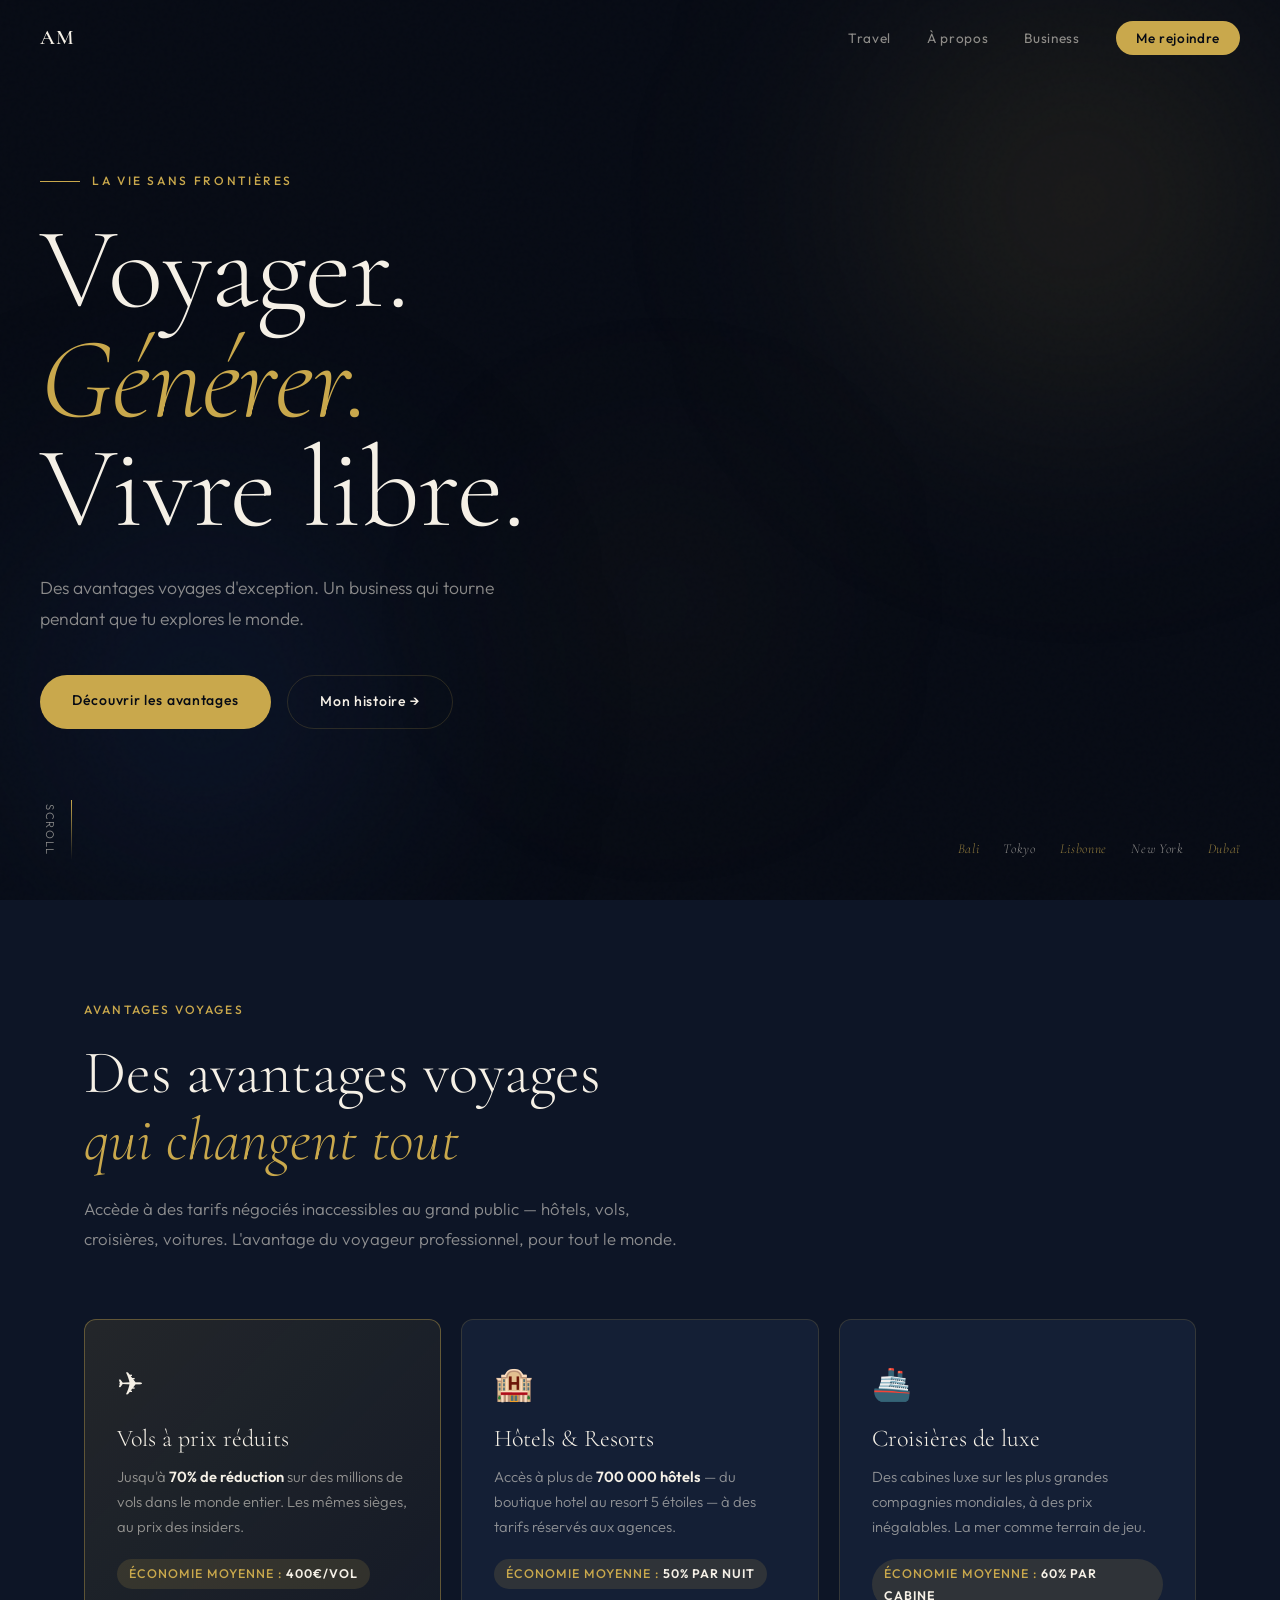
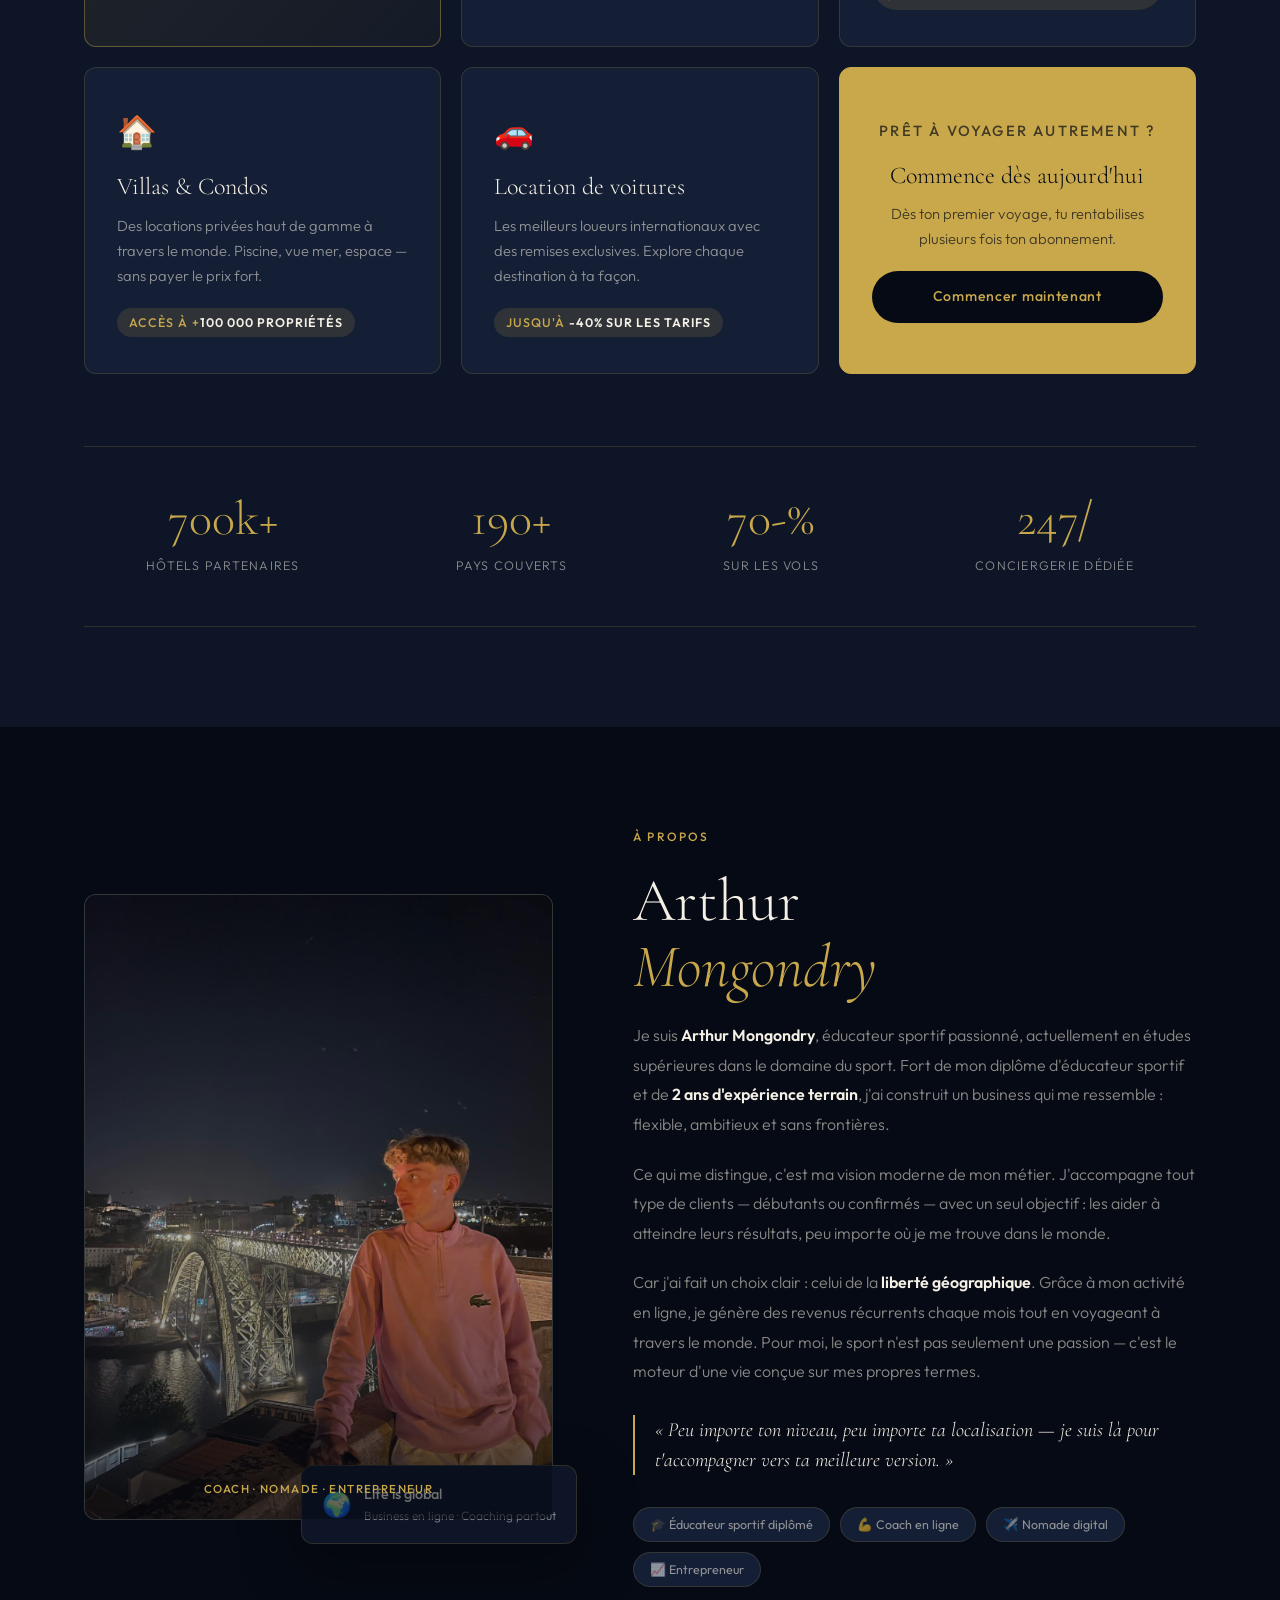
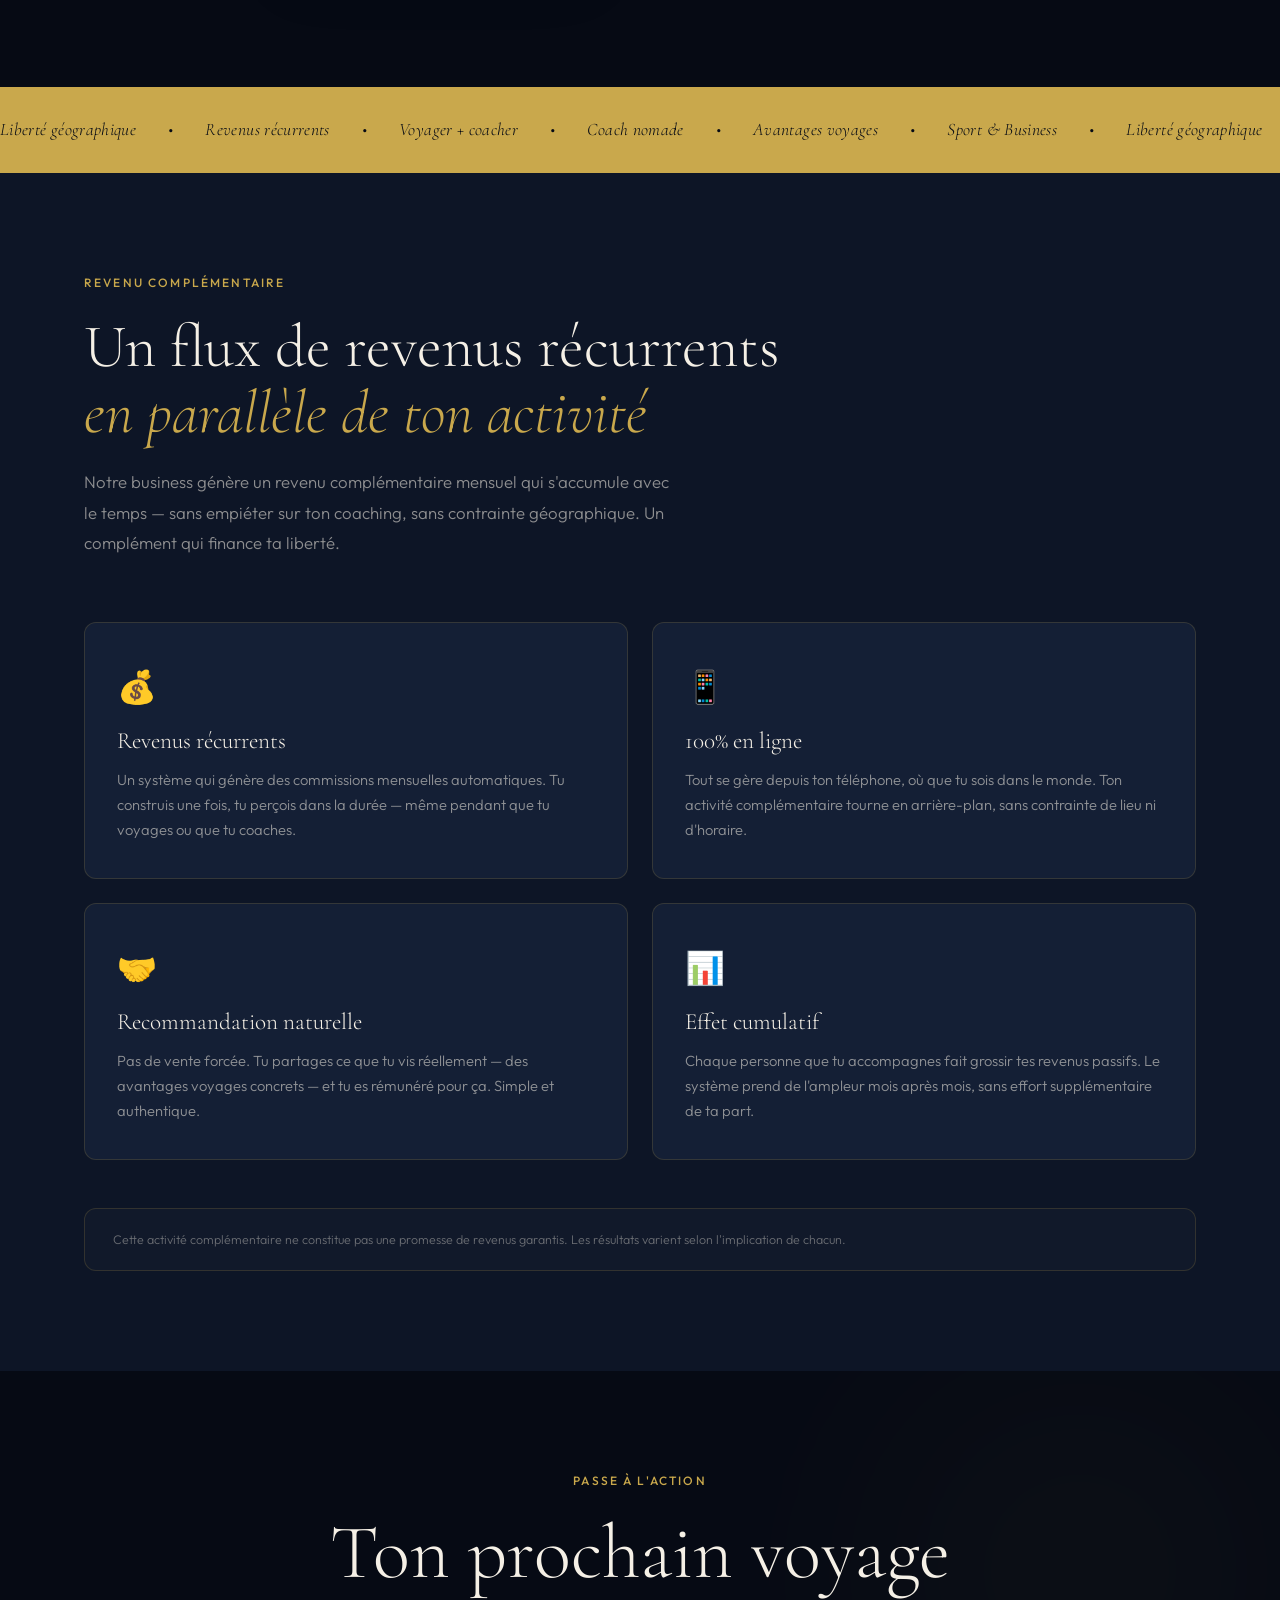
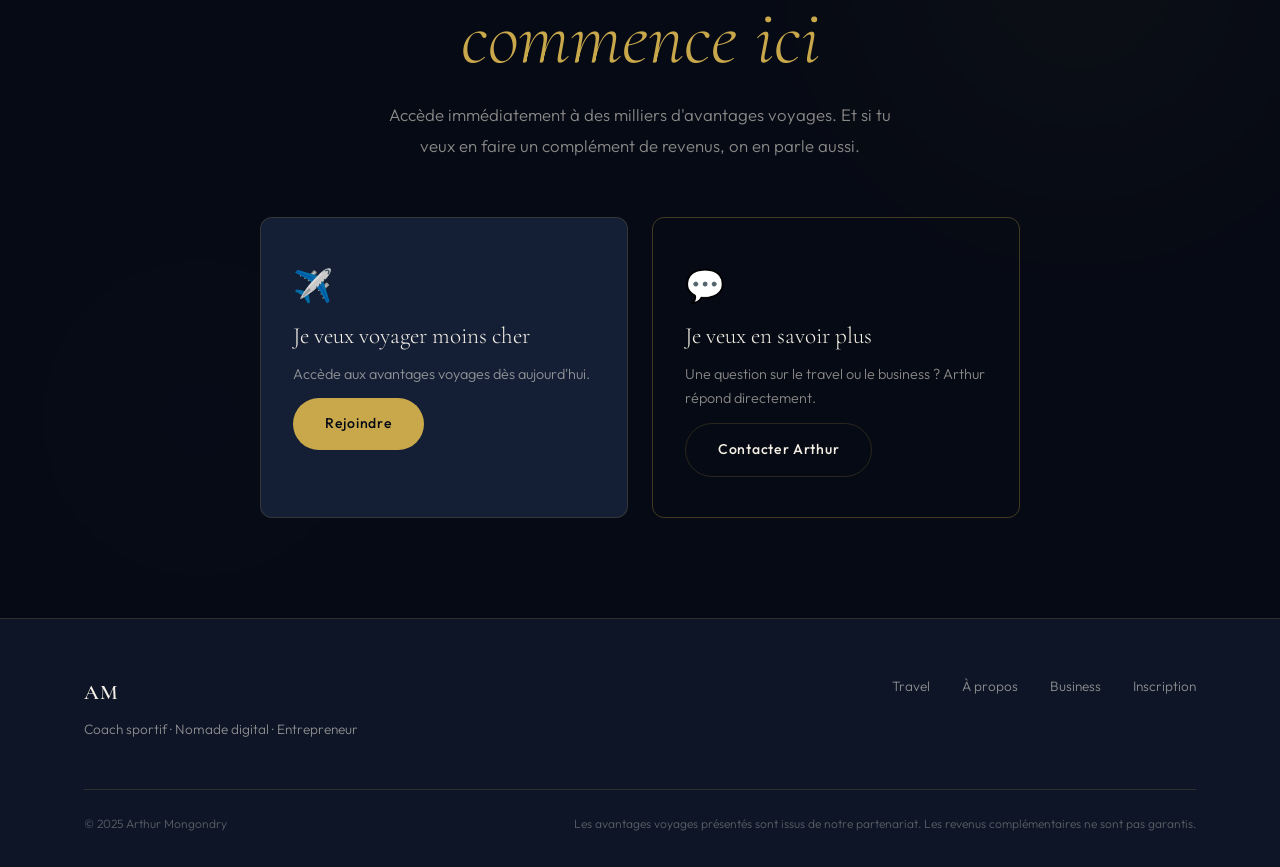
==== commit fa5fd625: "changement détail" ====
--- a/index.html
+++ b/index.html
@@ -47,7 +47,7 @@
       <p class="hero__eyebrow reveal">La vie sans frontières</p>
       <h1 class="hero__title reveal reveal--delay-1">
         Voyager.<br />
-        <em>Coacher.</em><br />
+        <em>Générer.</em><br />
         Vivre libre.
       </h1>
       <p class="hero__sub reveal reveal--delay-2">
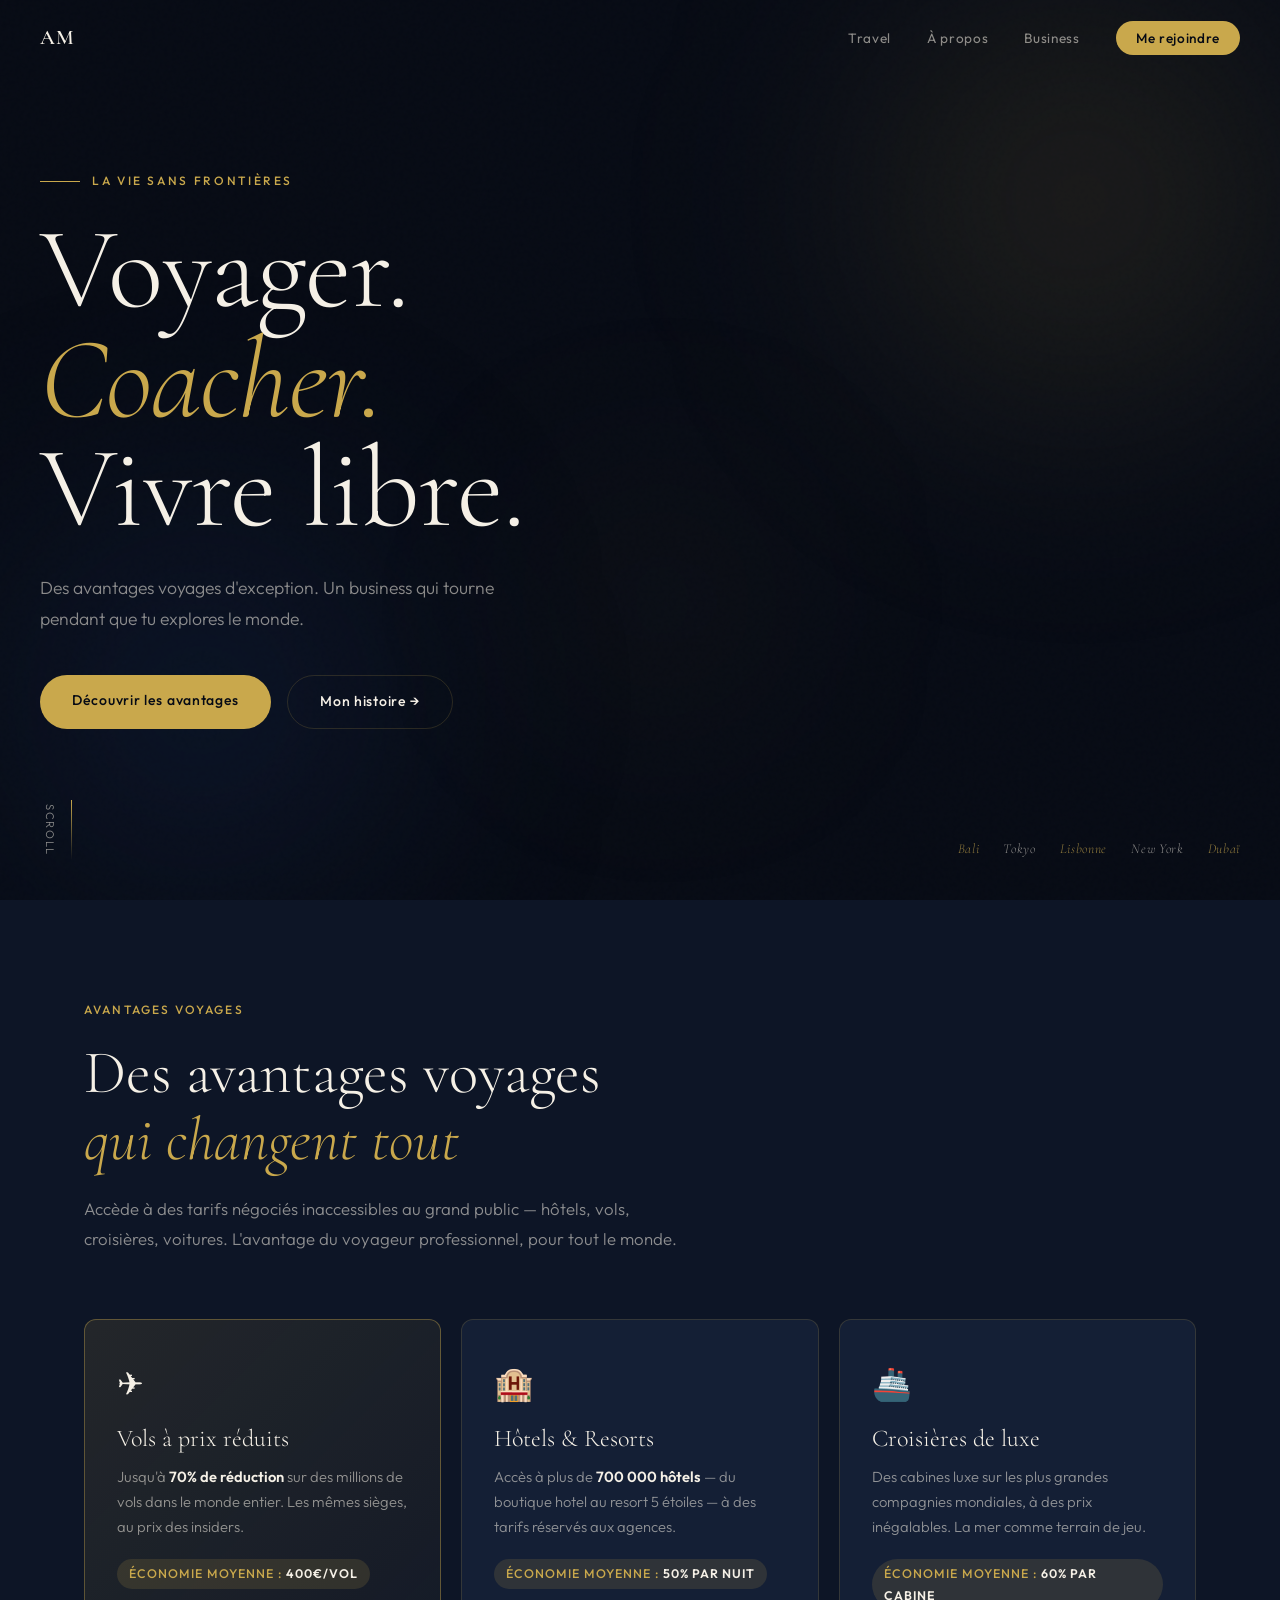
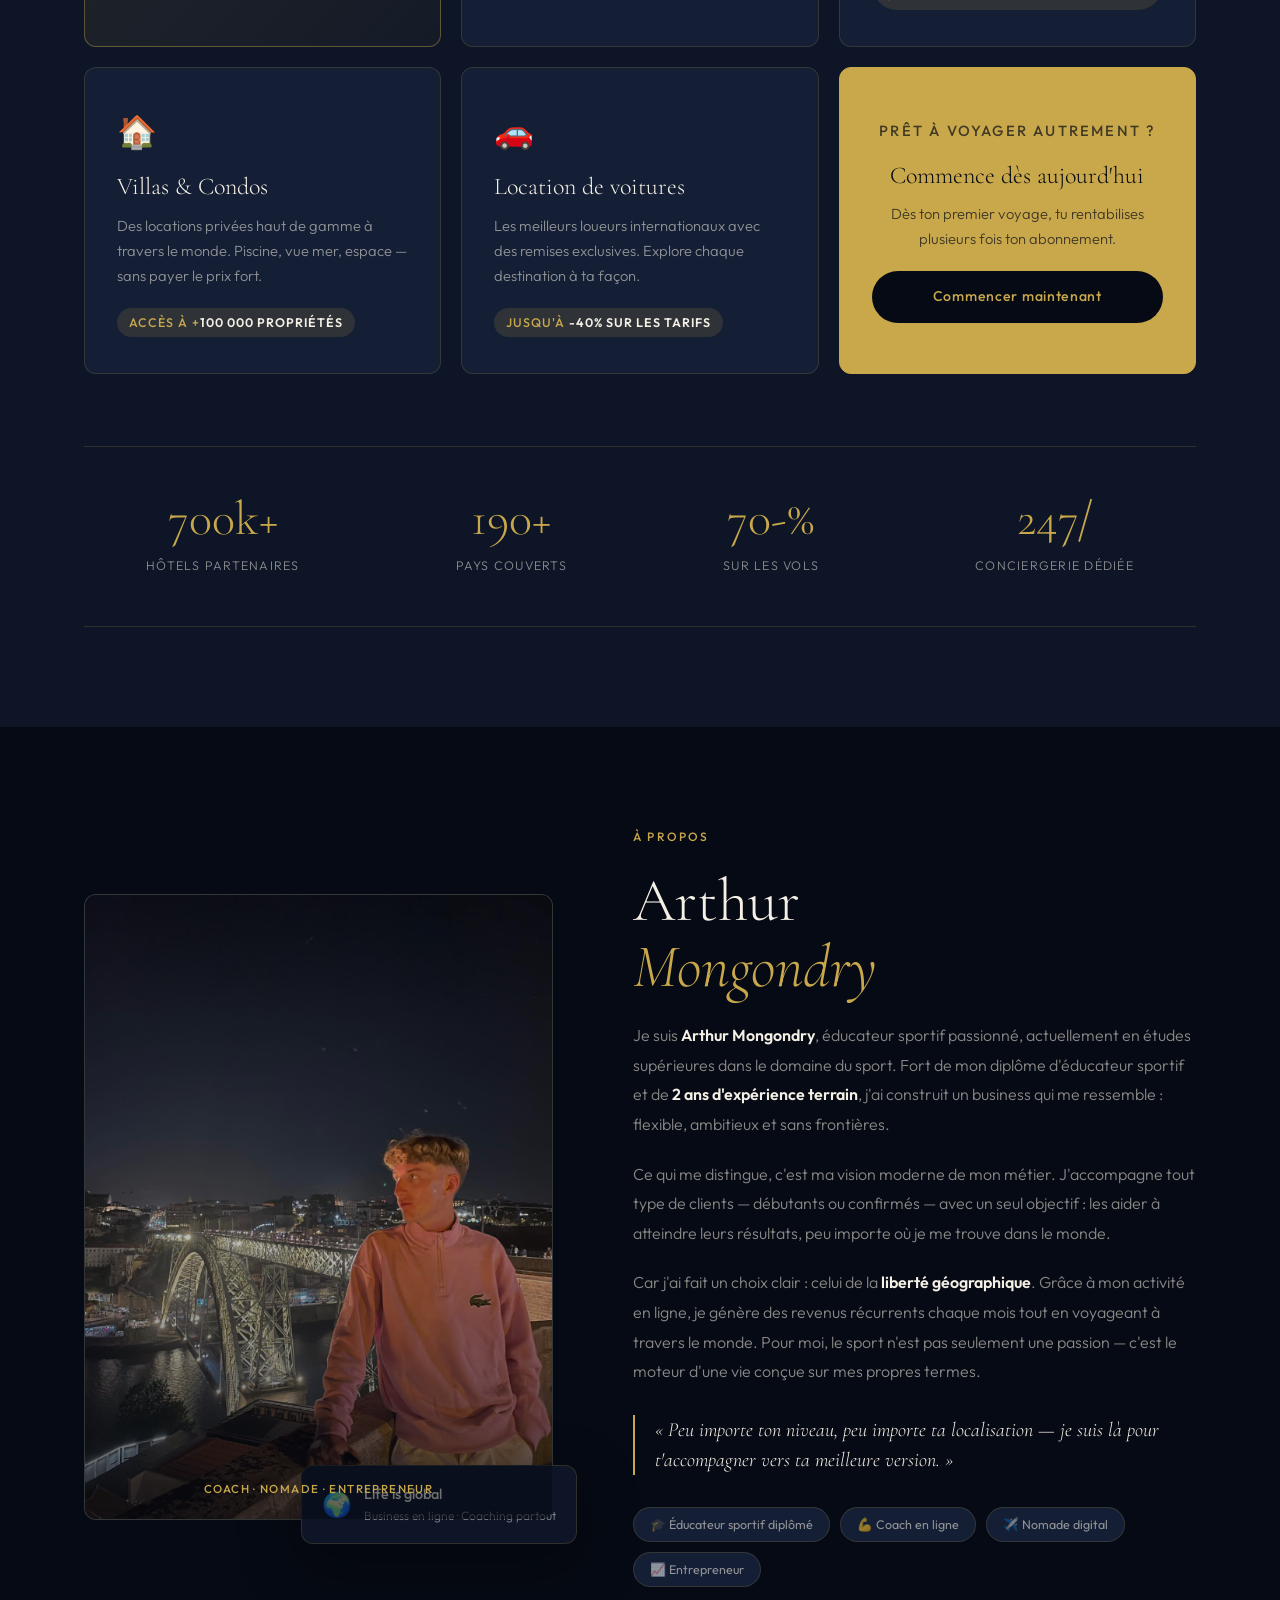
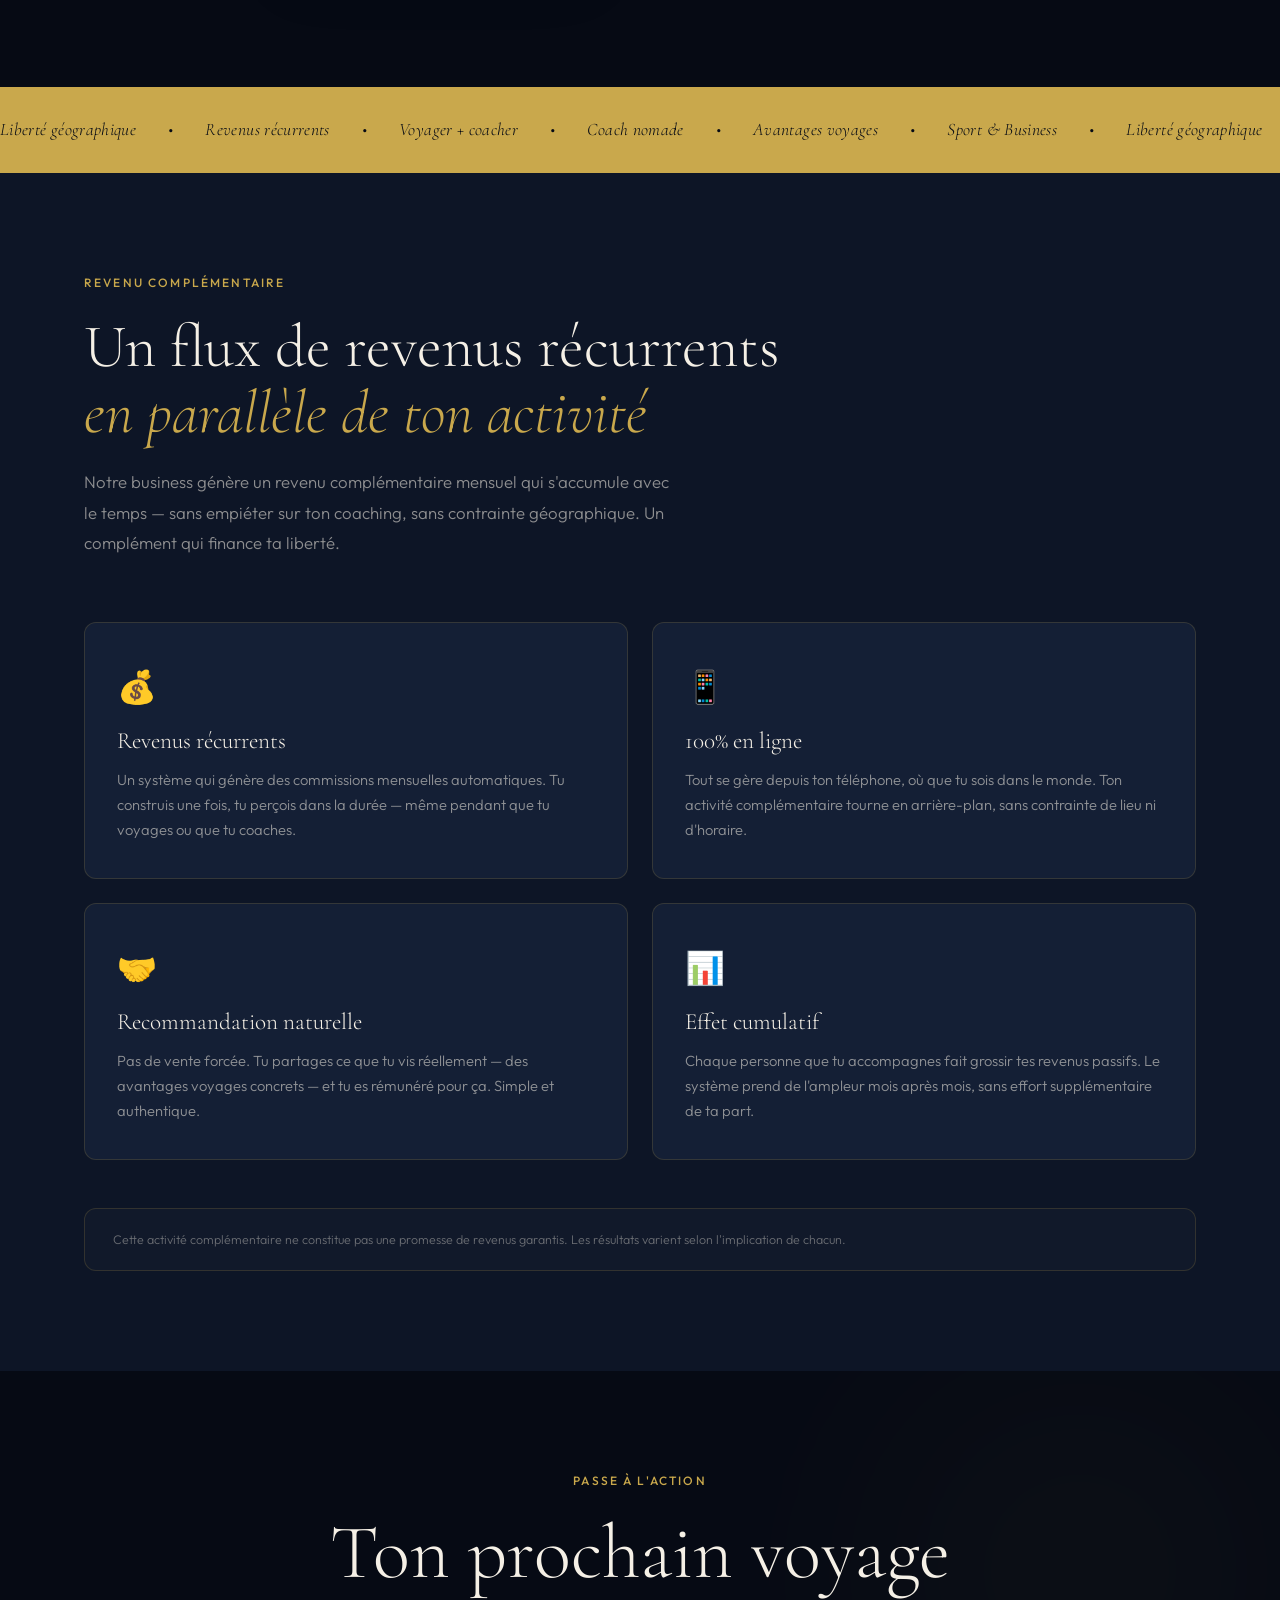
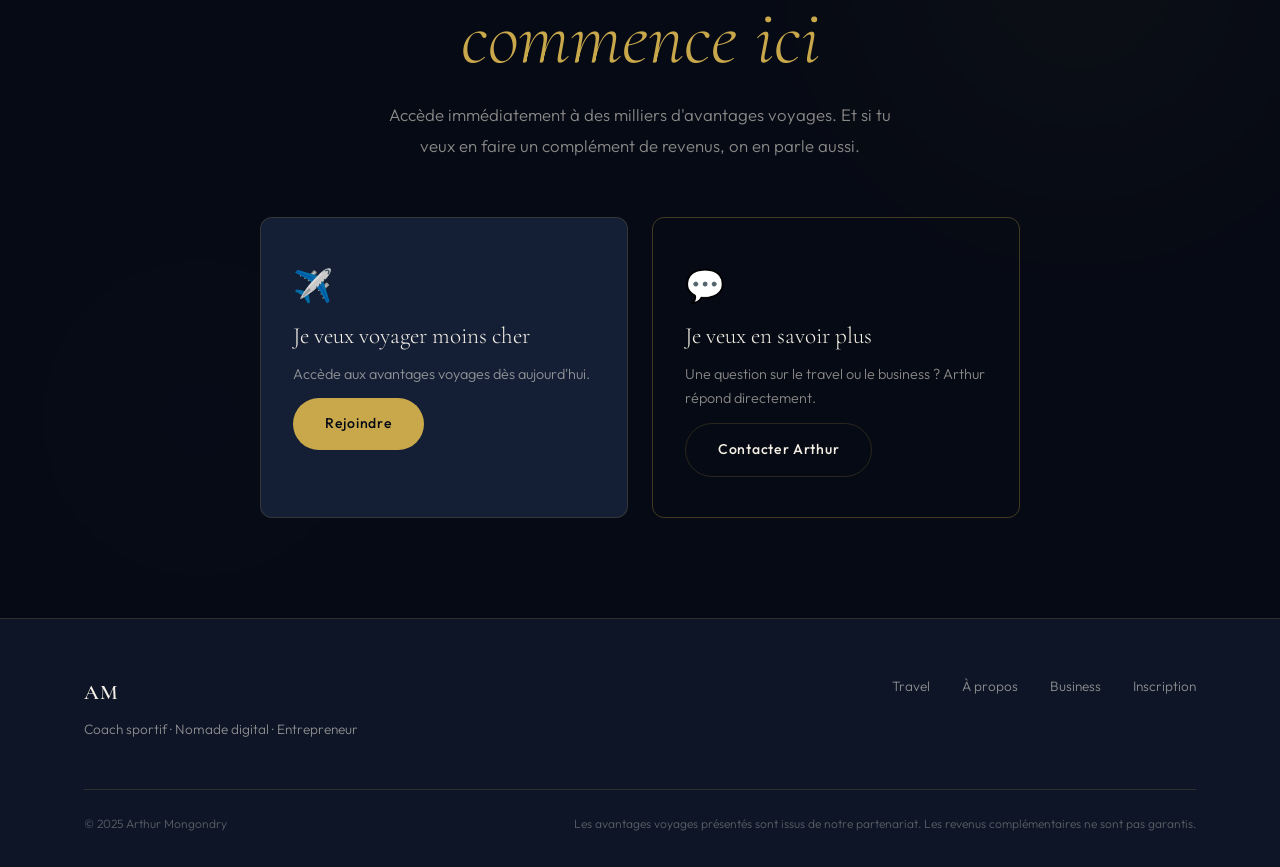
==== commit fc87540d: "Update index.html correction lien" ====
--- a/index.html
+++ b/index.html
@@ -47,7 +47,7 @@
       <p class="hero__eyebrow reveal">La vie sans frontières</p>
       <h1 class="hero__title reveal reveal--delay-1">
         Voyager.<br />
-        <em>Générer.</em><br />
+        <em>Coacher.</em><br />
         Vivre libre.
       </h1>
       <p class="hero__sub reveal reveal--delay-2">
@@ -266,7 +266,7 @@
             <span class="contact__card-icon">✈️</span>
             <h3>Je veux voyager moins cher</h3>
             <p>Accède aux avantages voyages dès aujourd'hui.</p>
-            <a href="inscription/index.html" class="btn btn--gold">Rejoindre</a>
+            <a href="inscription/inscription.html" class="btn btn--gold">Rejoindre</a>
           </div>
           <div class="contact__card contact__card--outline">
             <span class="contact__card-icon">💬</span>
@@ -291,7 +291,7 @@
           <a href="#travel">Travel</a>
           <a href="#about">À propos</a>
           <a href="#business">Business</a>
-          <a href="inscription/index.html">Inscription</a>
+          <a href="inscription/inscription.html">Inscription</a>
         </div>
       </div>
       <div class="footer__bottom">
@@ -303,4 +303,4 @@
 
   <script src="scrypt.js"></script>
 </body>
-</html>+</html>
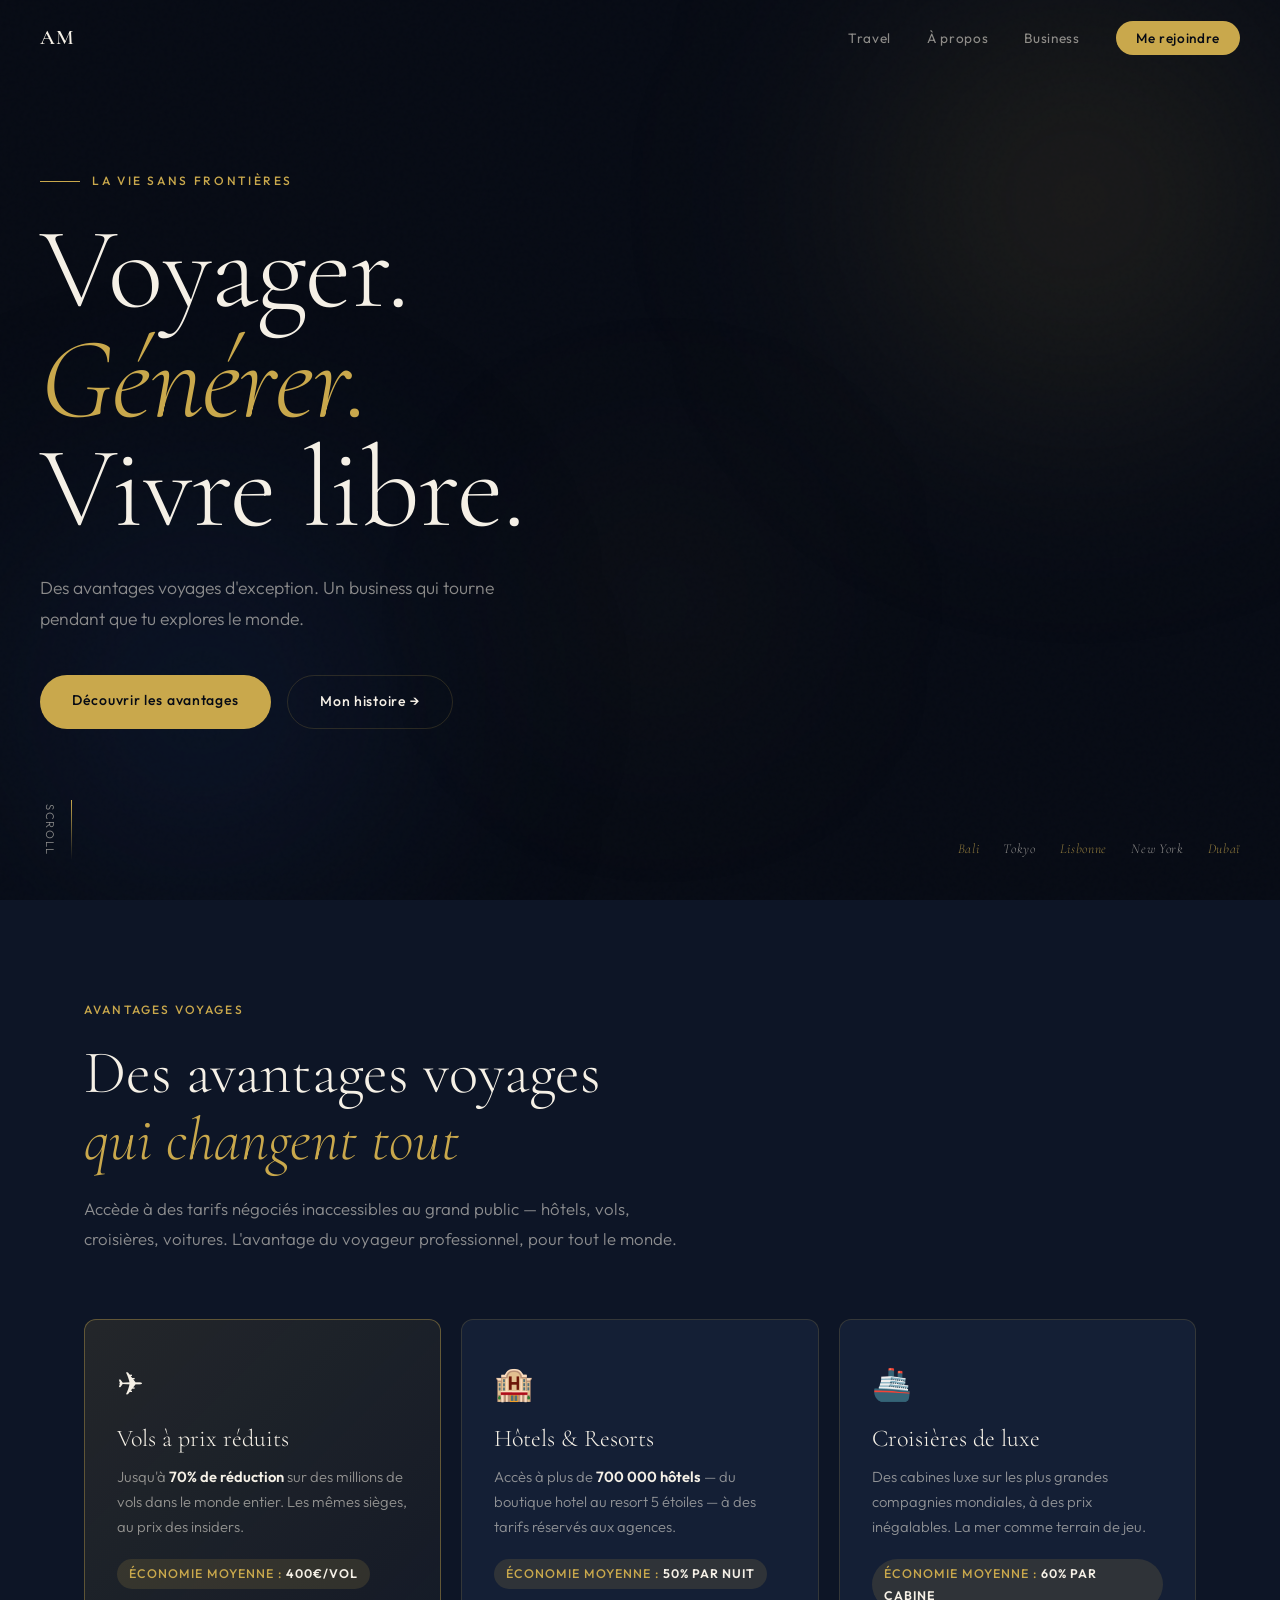
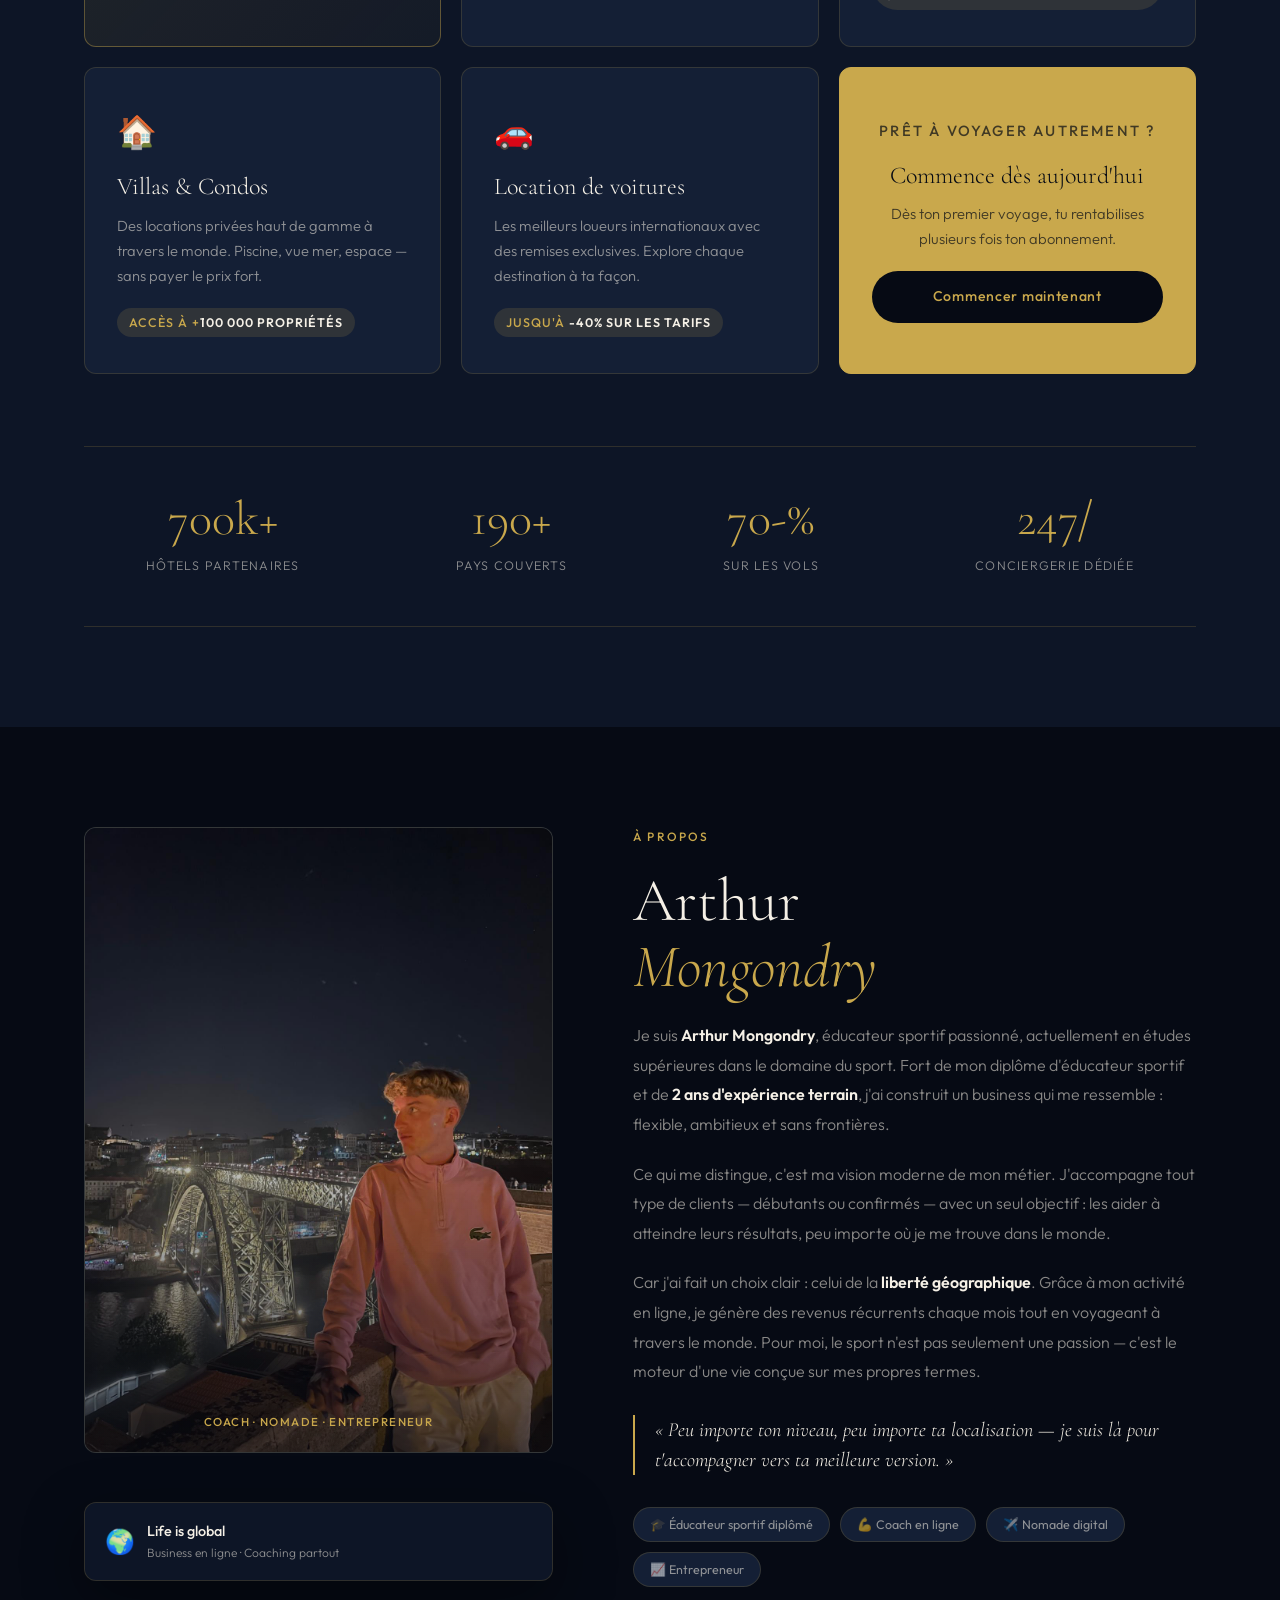
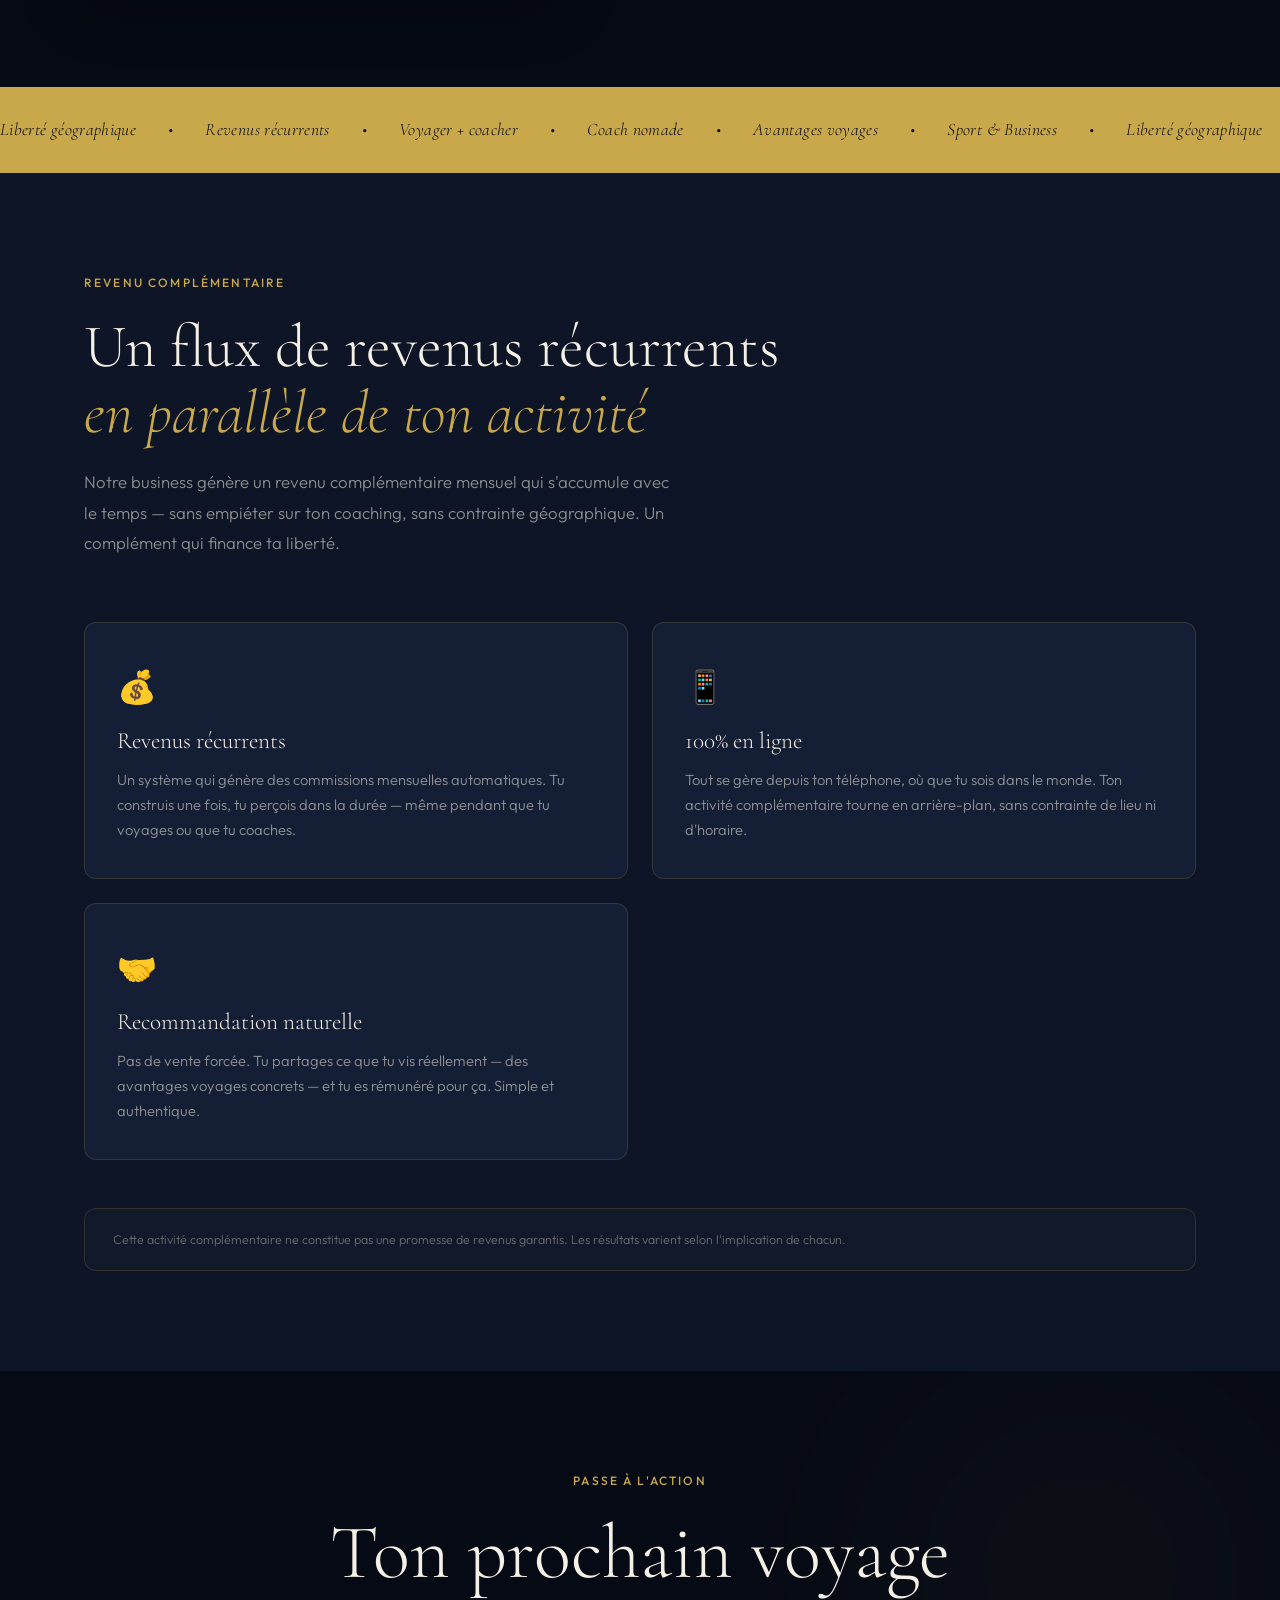
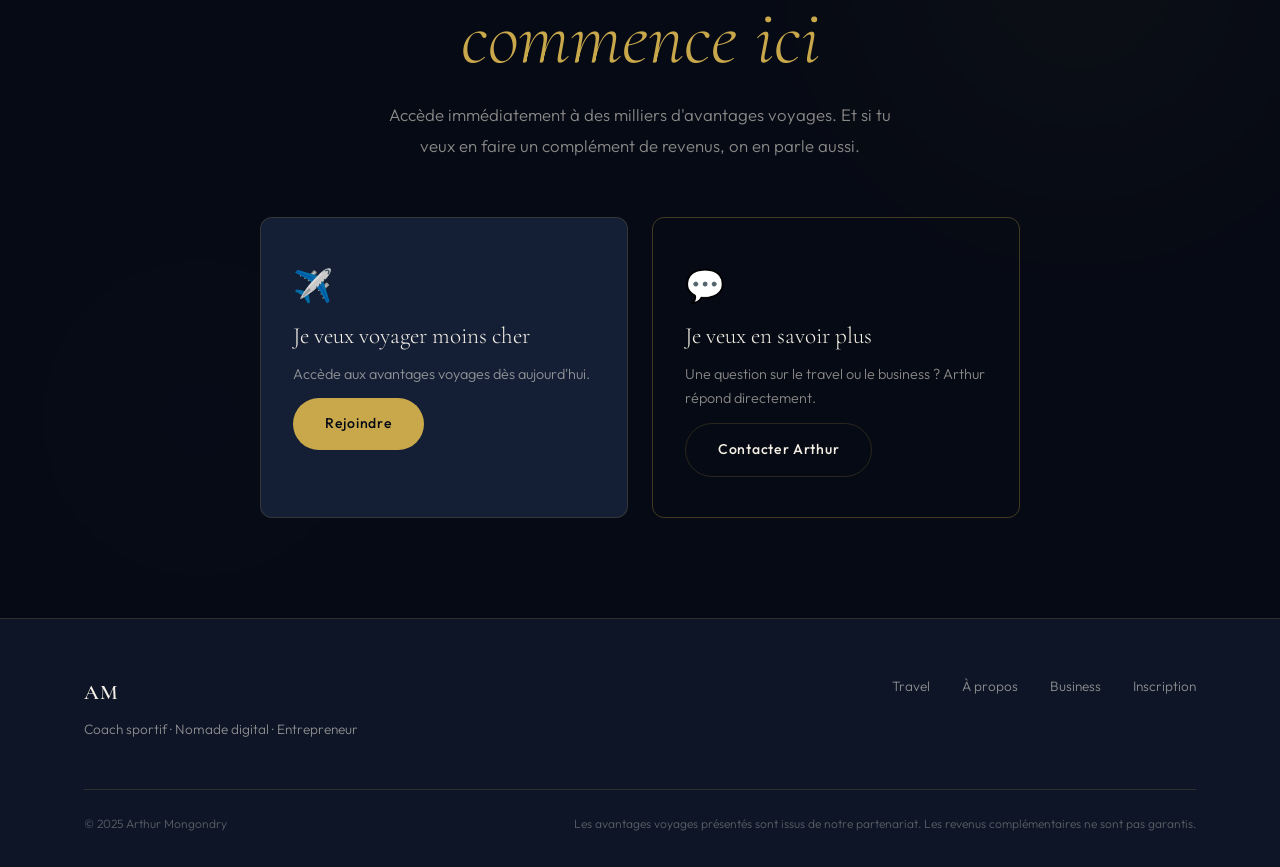
==== commit 74f9cba1: "detail" ====
--- a/index.html
+++ b/index.html
@@ -47,7 +47,7 @@
       <p class="hero__eyebrow reveal">La vie sans frontières</p>
       <h1 class="hero__title reveal reveal--delay-1">
         Voyager.<br />
-        <em>Coacher.</em><br />
+        <em>Générer.</em><br />
         Vivre libre.
       </h1>
       <p class="hero__sub reveal reveal--delay-2">
@@ -236,11 +236,11 @@
           <h3>Recommandation naturelle</h3>
           <p>Pas de vente forcée. Tu partages ce que tu vis réellement — des avantages voyages concrets — et tu es rémunéré pour ça. Simple et authentique.</p>
         </div>
-        <div class="business__feature reveal reveal--delay-3">
+        <!--<div class="business__feature reveal reveal--delay-3">
           <div class="business__icon">📊</div>
           <h3>Effet cumulatif</h3>
           <p>Chaque personne que tu accompagnes fait grossir tes revenus passifs. Le système prend de l'ampleur mois après mois, sans effort supplémentaire de ta part.</p>
-        </div>
+        </div>-->
       </div>
 
       <div class="business__disclaimer reveal">
--- a/style.css
+++ b/style.css
@@ -440,9 +440,12 @@
   display: grid;
   grid-template-columns: 1fr 1.2fr;
   gap: 80px;
-  align-items: center;
-}
-.about__image-wrap { position: relative; }
+  align-items: start;
+}
+.about__image-wrap {
+  position: relative;
+  padding-bottom: 76px; /* espace pour la floating card en -52px */
+}
 .about__image-frame {
   position: relative;
   border-radius: var(--radius);
@@ -481,8 +484,9 @@
 }
 .about__floating-card {
   position: absolute;
-  bottom: -24px;
-  right: -24px;
+  bottom: -52px;
+  left: 0;
+  right: 0;
   background: var(--navy-2);
   border: 1px solid var(--border);
   border-radius: var(--radius);
@@ -719,6 +723,7 @@
   }
   .about__inner {
     gap: 56px;
+    align-items: start;
   }
 }
 
@@ -738,6 +743,7 @@
     grid-template-columns: 1fr;
     gap: 48px;
   }
+  .about__image-wrap { padding-bottom: 0; }
   .about__image-frame { aspect-ratio: 4/3; max-width: 480px; margin: 0 auto; }
   .about__floating-card { right: 0; bottom: -16px; }
 
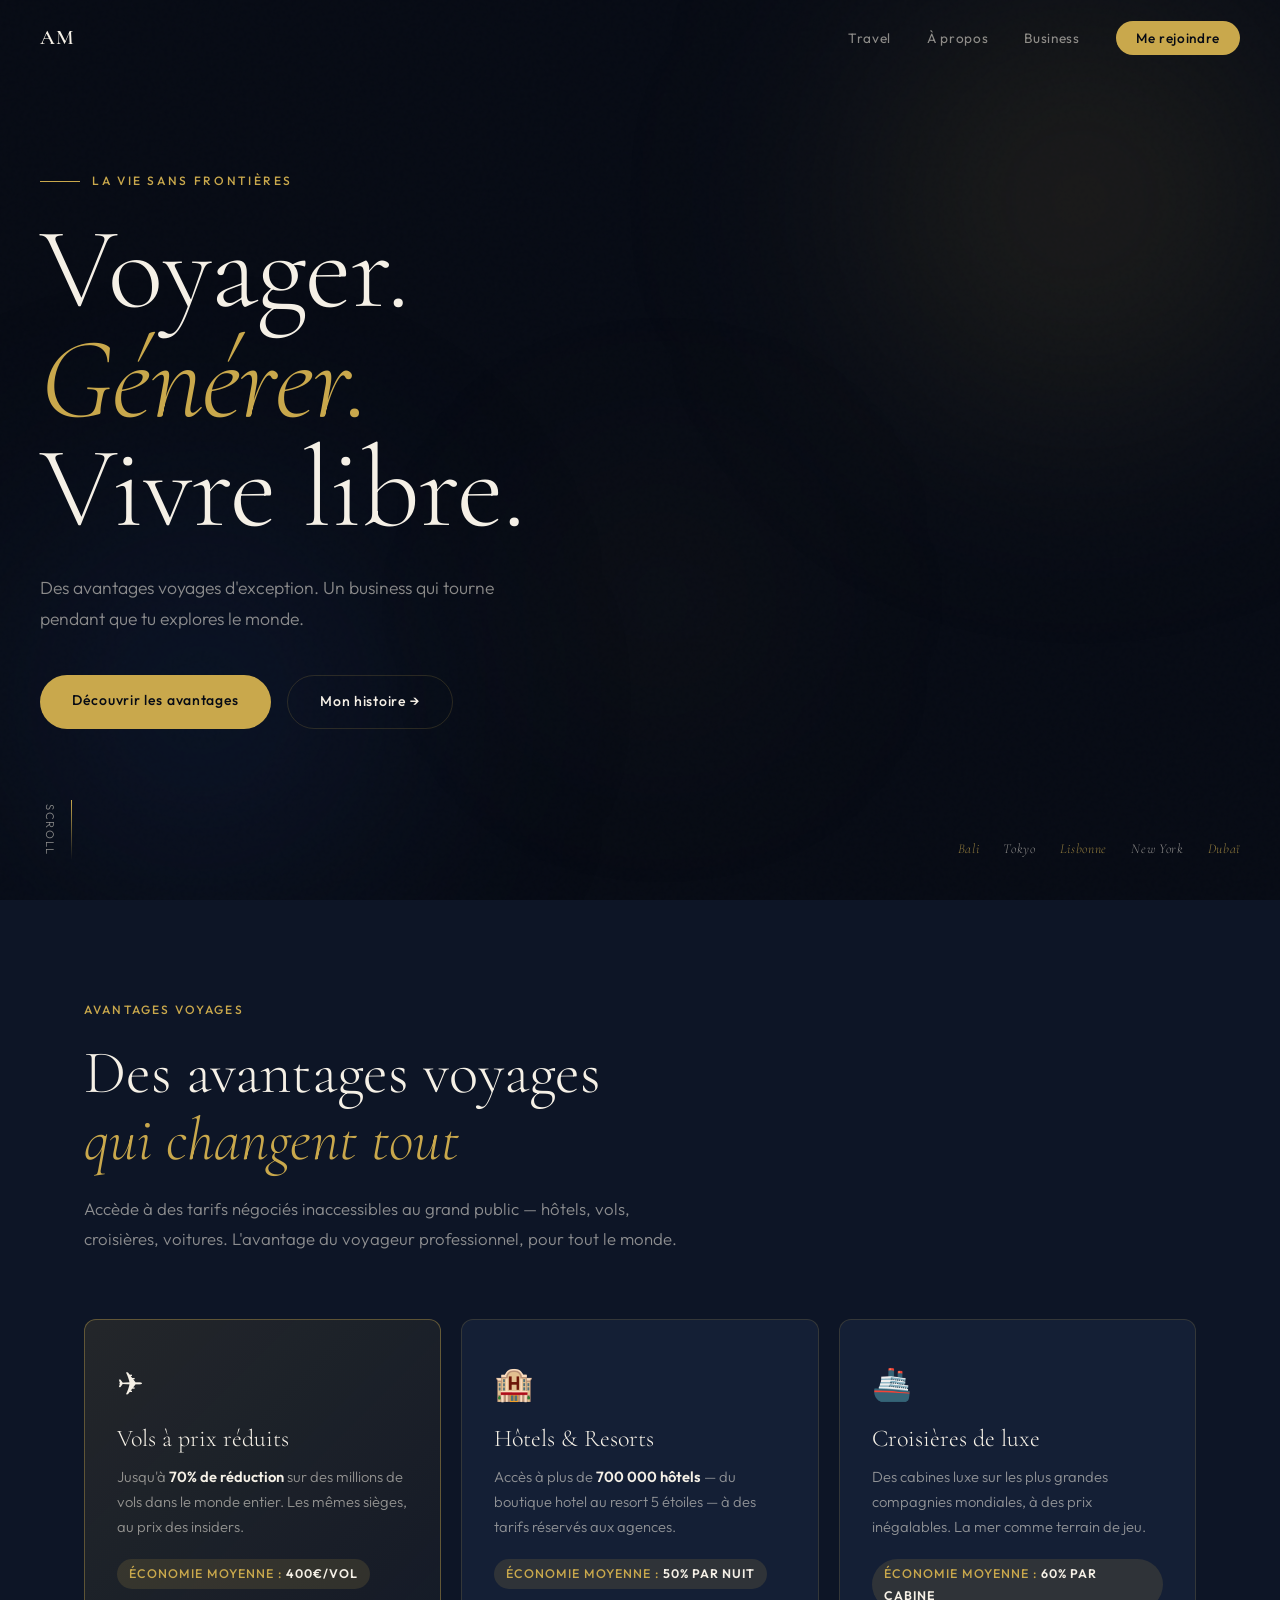
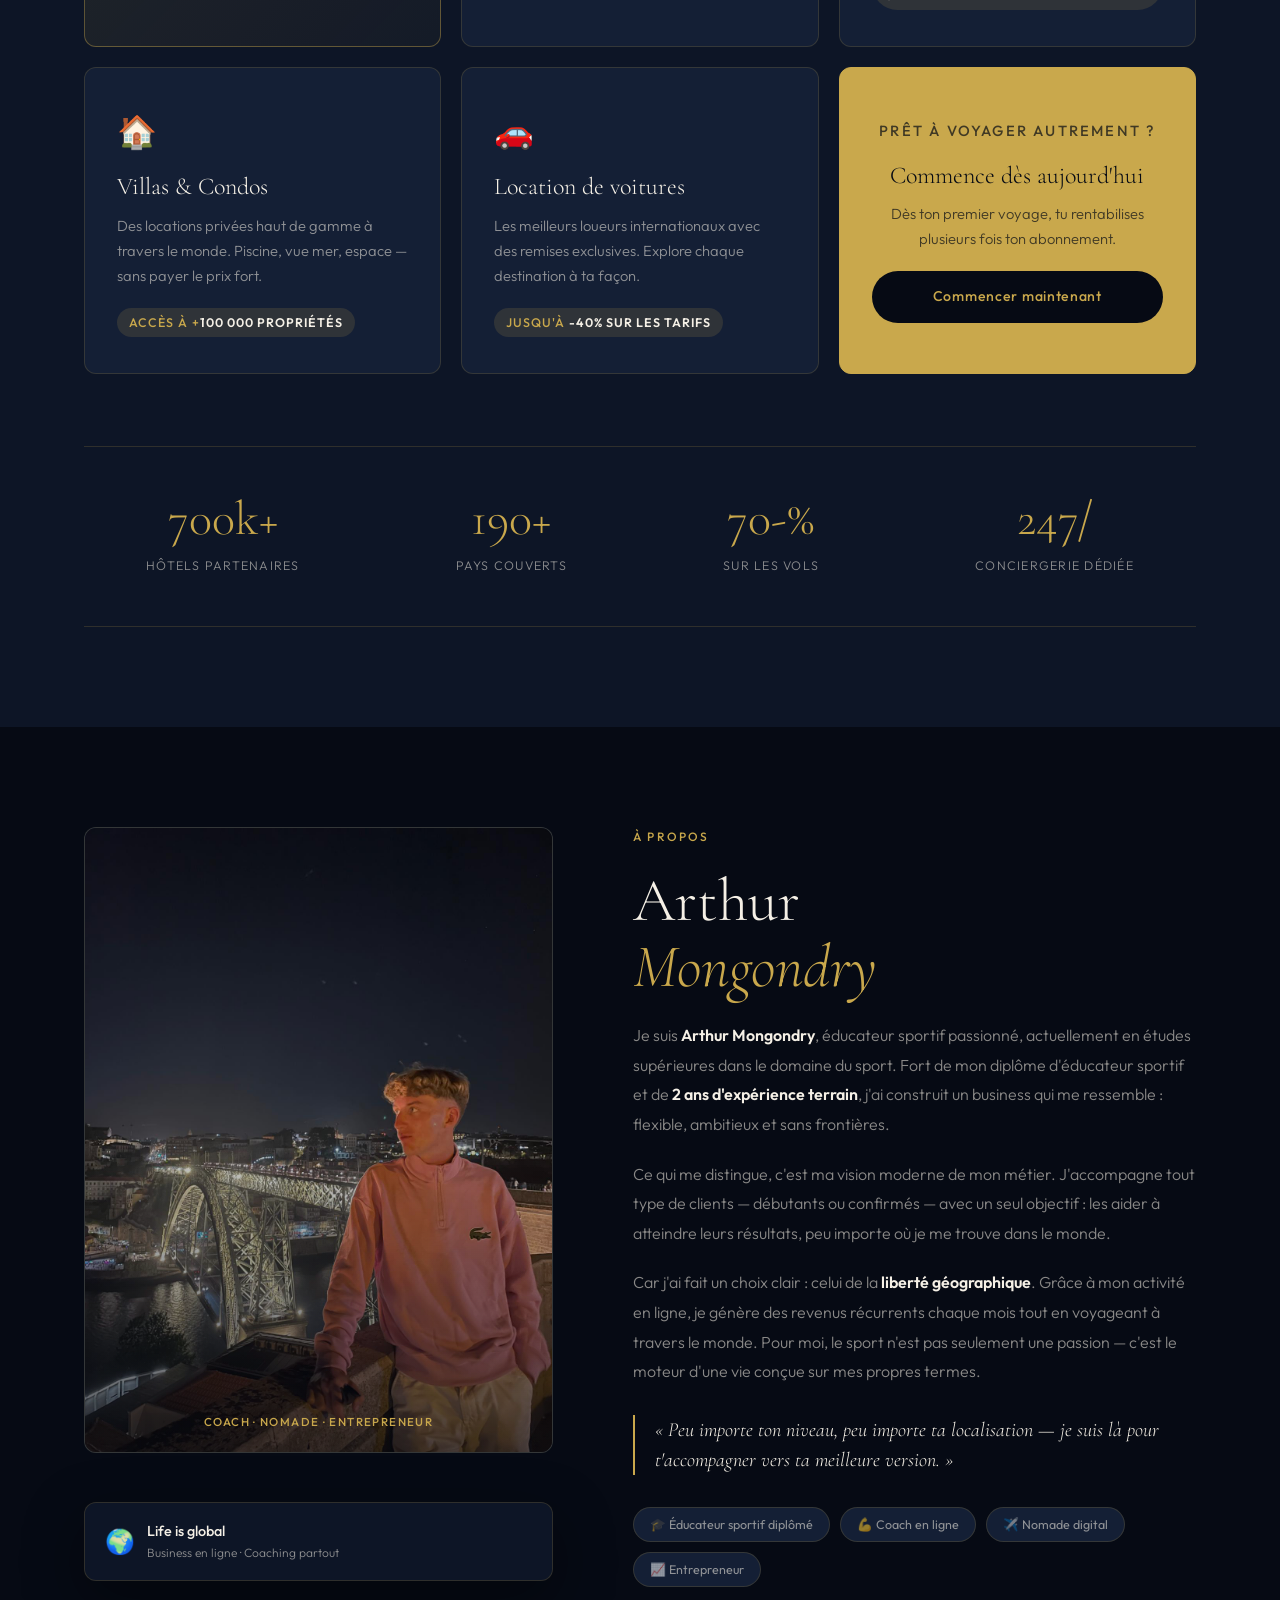
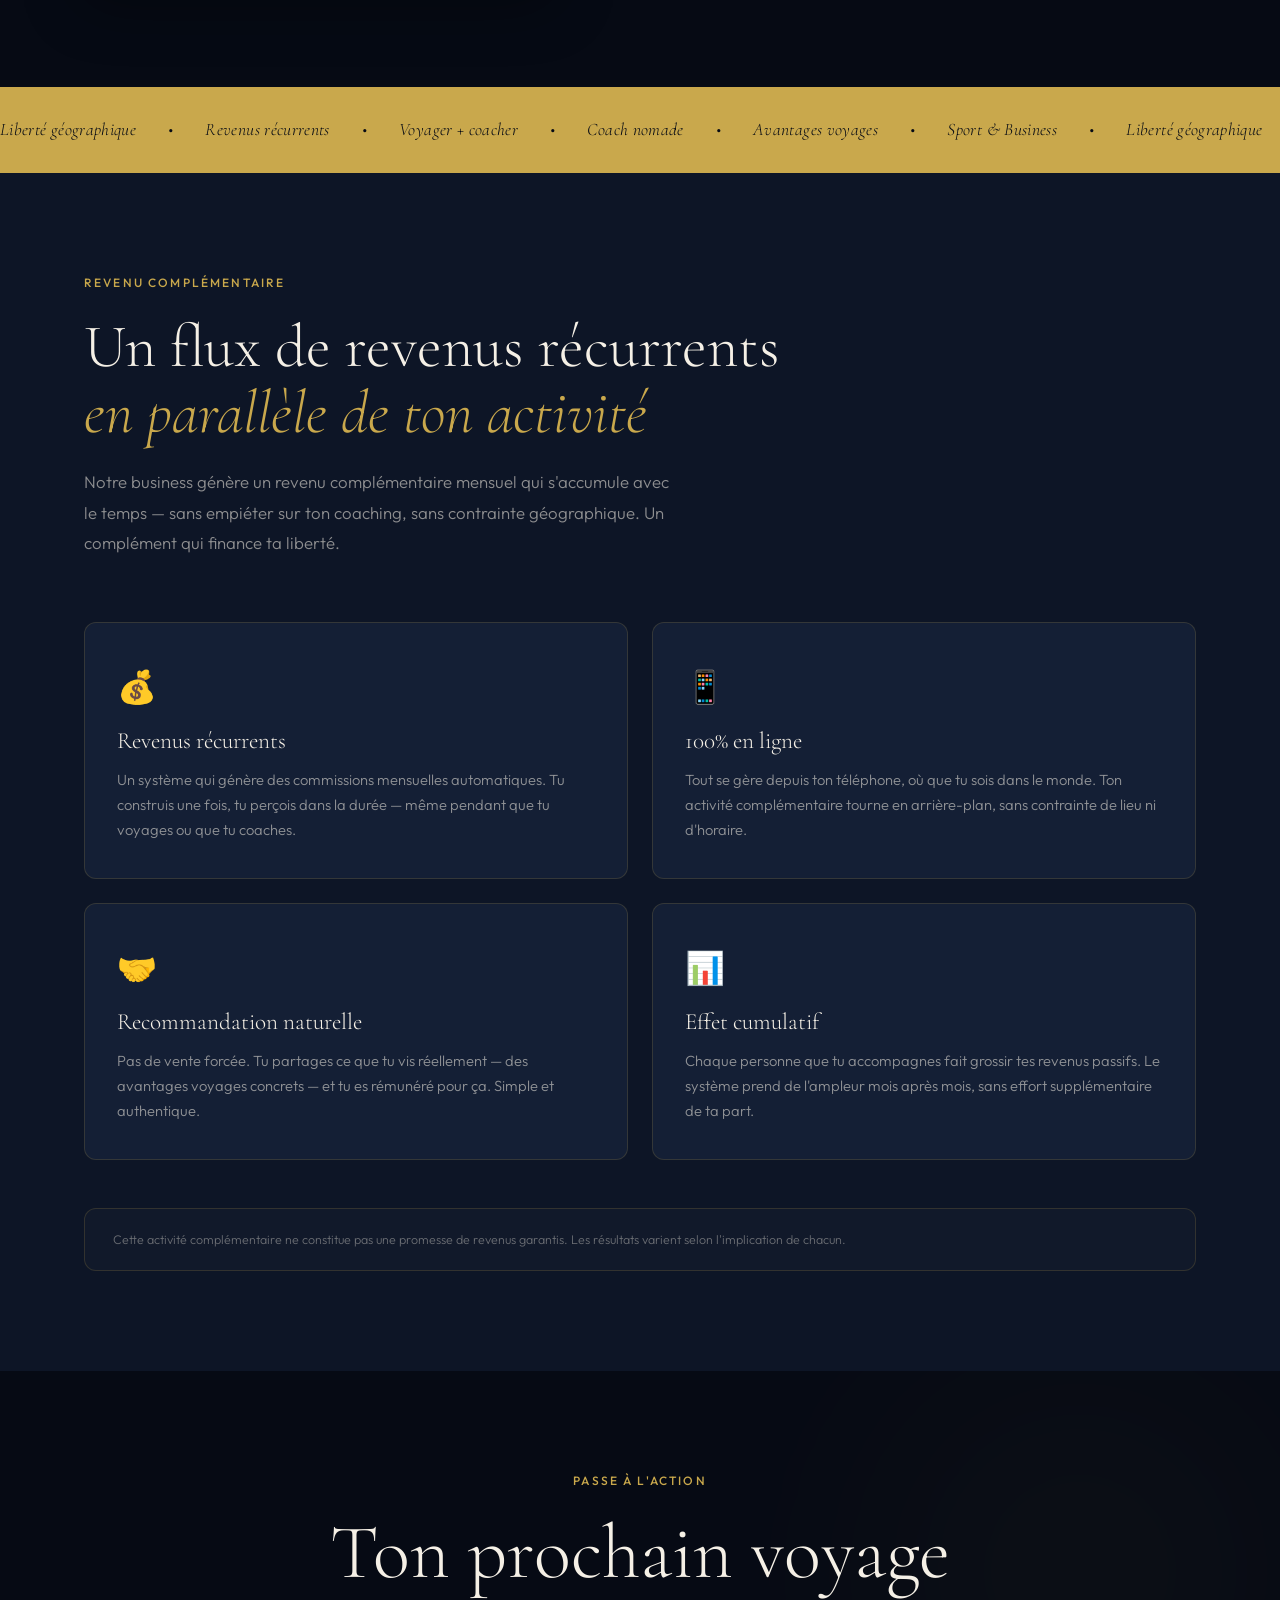
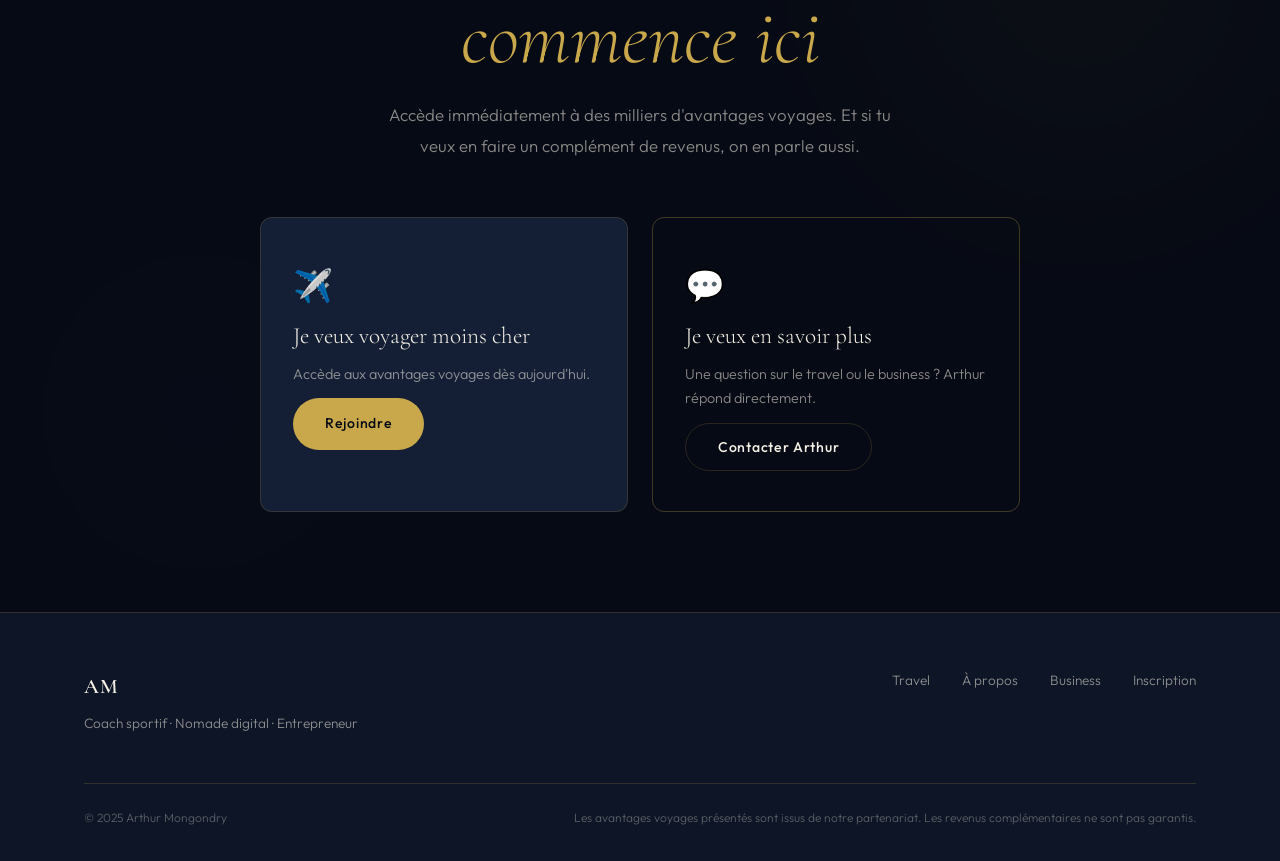
==== commit a507943f: "ajout contact" ====
--- a/index.html
+++ b/index.html
@@ -236,11 +236,11 @@
           <h3>Recommandation naturelle</h3>
           <p>Pas de vente forcée. Tu partages ce que tu vis réellement — des avantages voyages concrets — et tu es rémunéré pour ça. Simple et authentique.</p>
         </div>
-        <!--<div class="business__feature reveal reveal--delay-3">
+        <div class="business__feature reveal reveal--delay-3">
           <div class="business__icon">📊</div>
           <h3>Effet cumulatif</h3>
           <p>Chaque personne que tu accompagnes fait grossir tes revenus passifs. Le système prend de l'ampleur mois après mois, sans effort supplémentaire de ta part.</p>
-        </div>-->
+        </div>
       </div>
 
       <div class="business__disclaimer reveal">
@@ -272,7 +272,7 @@
             <span class="contact__card-icon">💬</span>
             <h3>Je veux en savoir plus</h3>
             <p>Une question sur le travel ou le business ? Arthur répond directement.</p>
-            <a href="https://wa.me/VOTRE_NUMERO" class="btn btn--ghost" target="_blank">Contacter Arthur</a>
+            <button class="btn btn--ghost" id="contactBtn" onclick="openContactPopup()">Contacter Arthur</button>
           </div>
         </div>
       </div>
@@ -301,6 +301,32 @@
     </div>
   </footer>
 
+  <!-- CONTACT POPUP -->
+  <div class="contact-popup" id="contactPopup" onclick="closeContactPopup(event)">
+    <div class="contact-popup__box">
+      <button class="contact-popup__close" onclick="closeContactPopup()">&times;</button>
+      <p class="section-tag" style="margin-bottom:12px;">Me contacter</p>
+      <h3 class="contact-popup__title">Choisir une plateforme</h3>
+      <p class="contact-popup__sub">Arthur répond rapidement sur WhatsApp ou Instagram.</p>
+      <div class="contact-popup__options">
+        <a href="https://wa.me/33673399865" target="_blank" class="contact-popup__option contact-popup__option--wa">
+          <svg viewBox="0 0 24 24" fill="currentColor" width="28" height="28"><path d="M17.472 14.382c-.297-.149-1.758-.867-2.03-.967-.273-.099-.471-.148-.67.15-.197.297-.767.966-.94 1.164-.173.199-.347.223-.644.075-.297-.15-1.255-.463-2.39-1.475-.883-.788-1.48-1.761-1.653-2.059-.173-.297-.018-.458.13-.606.134-.133.298-.347.446-.52.149-.174.198-.298.298-.497.099-.198.05-.371-.025-.52-.075-.149-.669-1.612-.916-2.207-.242-.579-.487-.5-.669-.51-.173-.008-.371-.01-.57-.01-.198 0-.52.074-.792.372-.272.297-1.04 1.016-1.04 2.479 0 1.462 1.065 2.875 1.213 3.074.149.198 2.096 3.2 5.077 4.487.709.306 1.262.489 1.694.625.712.227 1.36.195 1.871.118.571-.085 1.758-.719 2.006-1.413.248-.694.248-1.289.173-1.413-.074-.124-.272-.198-.57-.347m-5.421 7.403h-.004a9.87 9.87 0 01-5.031-1.378l-.361-.214-3.741.982.998-3.648-.235-.374a9.86 9.86 0 01-1.51-5.26c.001-5.45 4.436-9.884 9.888-9.884 2.64 0 5.122 1.03 6.988 2.898a9.825 9.825 0 012.893 6.994c-.003 5.45-4.437 9.884-9.885 9.884m8.413-18.297A11.815 11.815 0 0012.05 0C5.495 0 .16 5.335.157 11.892c0 2.096.547 4.142 1.588 5.945L.057 24l6.305-1.654a11.882 11.882 0 005.683 1.448h.005c6.554 0 11.89-5.335 11.893-11.893a11.821 11.821 0 00-3.48-8.413z"/></svg>
+          <div>
+            <strong>WhatsApp</strong>
+            <span>+33 6 73 39 98 65</span>
+          </div>
+        </a>
+        <a href="https://www.instagram.com/arrthurmd?utm_source=ig_web_button_share_sheet&igsh=ZDNlZDc0MzIxNw==" target="_blank" class="contact-popup__option contact-popup__option--ig">
+          <svg viewBox="0 0 24 24" fill="currentColor" width="28" height="28"><path d="M12 2.163c3.204 0 3.584.012 4.85.07 3.252.148 4.771 1.691 4.919 4.919.058 1.265.069 1.645.069 4.849 0 3.205-.012 3.584-.069 4.849-.149 3.225-1.664 4.771-4.919 4.919-1.266.058-1.644.07-4.85.07-3.204 0-3.584-.012-4.849-.07-3.26-.149-4.771-1.699-4.919-4.92-.058-1.265-.07-1.644-.07-4.849 0-3.204.013-3.583.07-4.849.149-3.227 1.664-4.771 4.919-4.919 1.266-.057 1.645-.069 4.849-.069zM12 0C8.741 0 8.333.014 7.053.072 2.695.272.273 2.69.073 7.052.014 8.333 0 8.741 0 12c0 3.259.014 3.668.072 4.948.2 4.358 2.618 6.78 6.98 6.98C8.333 23.986 8.741 24 12 24c3.259 0 3.668-.014 4.948-.072 4.354-.2 6.782-2.618 6.979-6.98.059-1.28.073-1.689.073-4.948 0-3.259-.014-3.667-.072-4.947-.196-4.354-2.617-6.78-6.979-6.98C15.668.014 15.259 0 12 0zm0 5.838a6.162 6.162 0 100 12.324 6.162 6.162 0 000-12.324zM12 16a4 4 0 110-8 4 4 0 010 8zm6.406-11.845a1.44 1.44 0 100 2.881 1.44 1.44 0 000-2.881z"/></svg>
+          <div>
+            <strong>Instagram</strong>
+            <span>@arrthurmd</span>
+          </div>
+        </a>
+      </div>
+    </div>
+  </div>
+
   <script src="scrypt.js"></script>
 </body>
-</html>
+</html>
--- a/style.css
+++ b/style.css
@@ -805,4 +805,115 @@
   .section-title { font-size: 2rem; }
   .stats-band { grid-template-columns: 1fr; }
   .about__tags span { font-size: 0.72rem; padding: 5px 12px; }
+}
+/* ============================================
+   CONTACT POPUP
+   ============================================ */
+.contact-popup {
+  display: none;
+  position: fixed;
+  inset: 0;
+  z-index: 200;
+  background: rgba(6,10,20,0.85);
+  backdrop-filter: blur(12px);
+  align-items: center;
+  justify-content: center;
+  padding: 24px;
+}
+.contact-popup.open { display: flex; }
+
+.contact-popup__box {
+  position: relative;
+  background: var(--navy-2);
+  border: 1px solid var(--border);
+  border-radius: var(--radius);
+  padding: 48px 40px 40px;
+  max-width: 460px;
+  width: 100%;
+  box-shadow: 0 40px 100px rgba(0,0,0,0.6);
+  animation: popupIn 0.3s cubic-bezier(0.34,1.56,0.64,1);
+}
+@keyframes popupIn {
+  from { opacity: 0; transform: scale(0.92) translateY(16px); }
+  to   { opacity: 1; transform: scale(1) translateY(0); }
+}
+
+.contact-popup__close {
+  position: absolute;
+  top: 16px; right: 20px;
+  background: none;
+  border: none;
+  color: var(--muted);
+  font-size: 1.6rem;
+  cursor: pointer;
+  line-height: 1;
+  transition: color 0.2s;
+}
+.contact-popup__close:hover { color: var(--cream); }
+
+.contact-popup__title {
+  font-family: var(--font-display);
+  font-size: 2rem;
+  font-weight: 300;
+  margin-bottom: 8px;
+  color: var(--cream);
+}
+.contact-popup__sub {
+  font-size: 0.88rem;
+  color: var(--muted);
+  margin-bottom: 32px;
+  line-height: 1.6;
+}
+
+.contact-popup__options {
+  display: flex;
+  flex-direction: column;
+  gap: 14px;
+}
+.contact-popup__option {
+  display: flex;
+  align-items: center;
+  gap: 18px;
+  padding: 20px 24px;
+  border-radius: var(--radius);
+  border: 1px solid var(--border);
+  text-decoration: none;
+  transition: transform 0.2s, border-color 0.2s, box-shadow 0.2s;
+}
+.contact-popup__option:hover {
+  transform: translateY(-2px);
+  box-shadow: 0 12px 40px rgba(0,0,0,0.3);
+}
+.contact-popup__option strong {
+  display: block;
+  font-size: 1rem;
+  font-weight: 500;
+  margin-bottom: 2px;
+}
+.contact-popup__option span {
+  font-size: 0.8rem;
+  opacity: 0.7;
+}
+
+.contact-popup__option--wa {
+  background: rgba(37,211,102,0.08);
+  border-color: rgba(37,211,102,0.25);
+  color: #25d366;
+}
+.contact-popup__option--wa:hover { border-color: rgba(37,211,102,0.5); }
+.contact-popup__option--wa strong { color: #25d366; }
+.contact-popup__option--wa span { color: #25d366; }
+
+.contact-popup__option--ig {
+  background: rgba(225,48,108,0.08);
+  border-color: rgba(225,48,108,0.25);
+  color: #e1306c;
+}
+.contact-popup__option--ig:hover { border-color: rgba(225,48,108,0.5); }
+.contact-popup__option--ig strong { color: #e1306c; }
+.contact-popup__option--ig span { color: #e1306c; }
+
+@media (max-width: 640px) {
+  .contact-popup__box { padding: 40px 24px 32px; }
+  .contact-popup__title { font-size: 1.6rem; }
 }
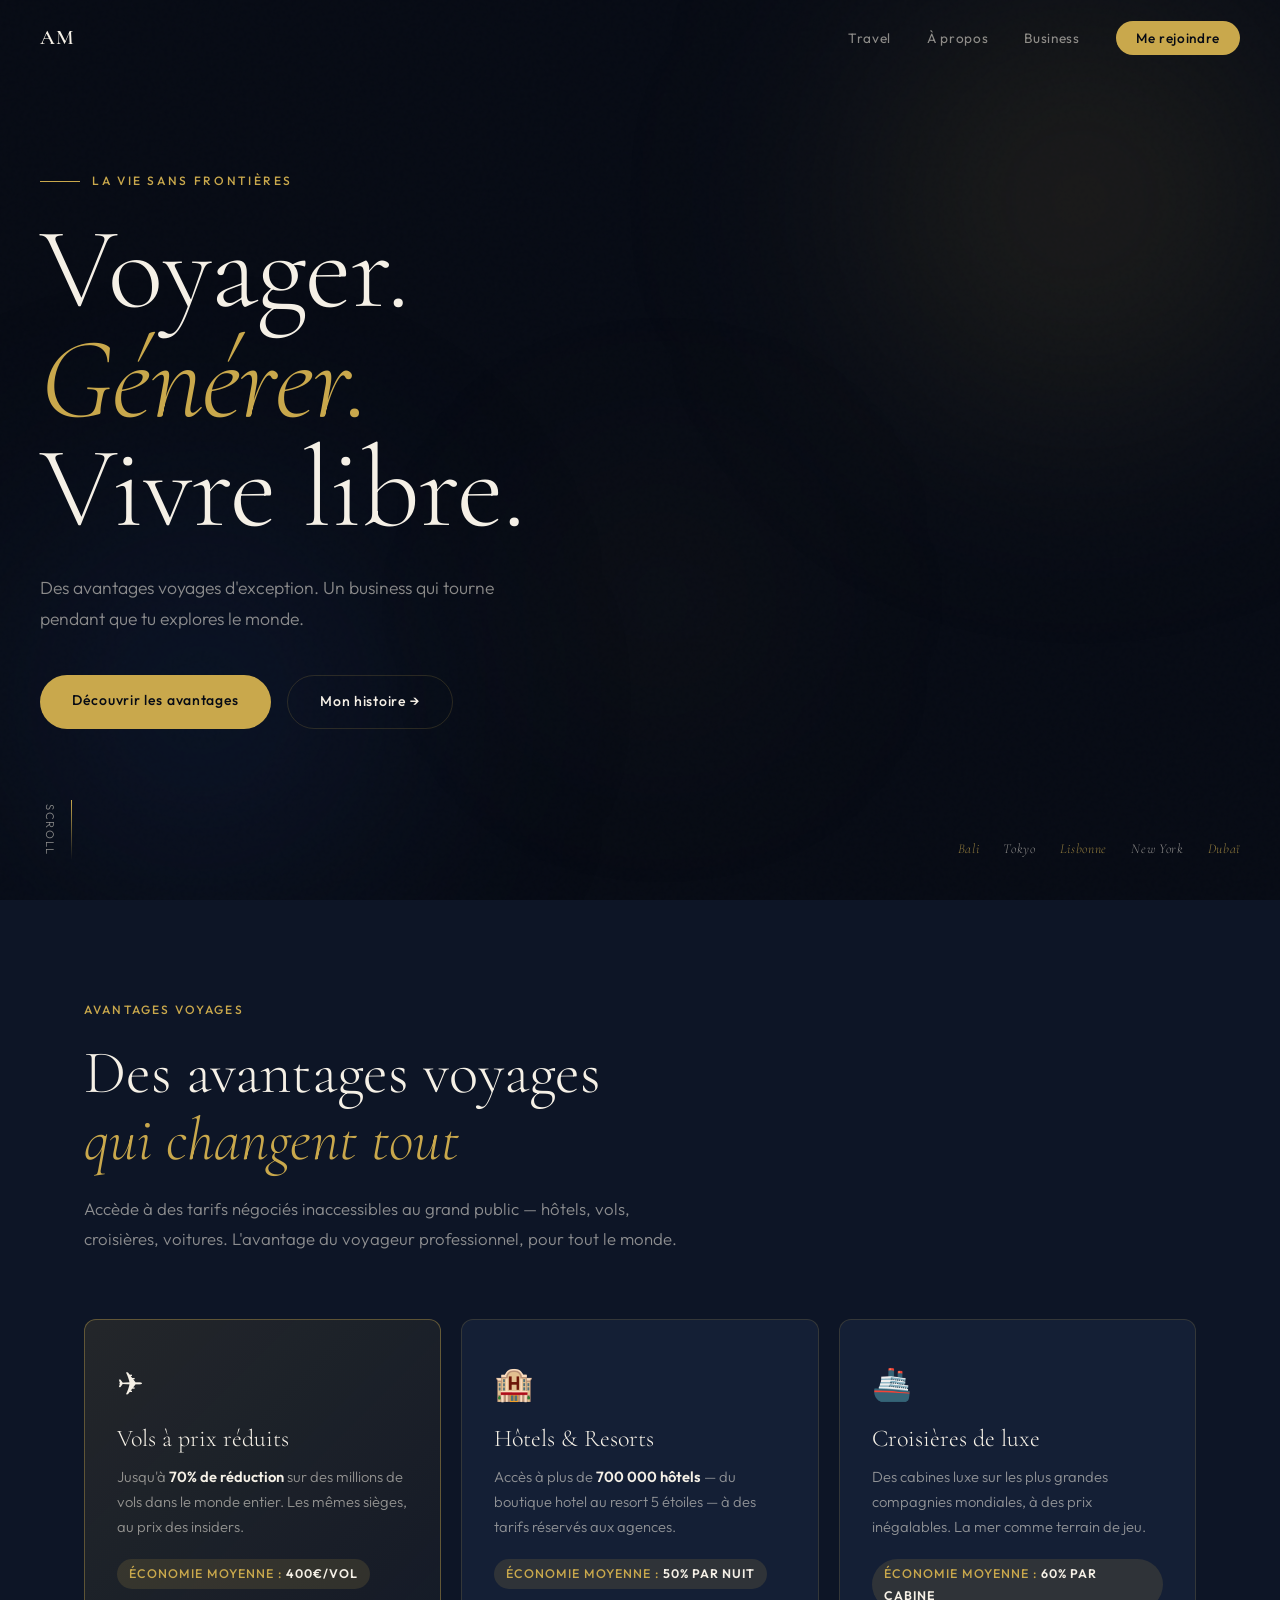
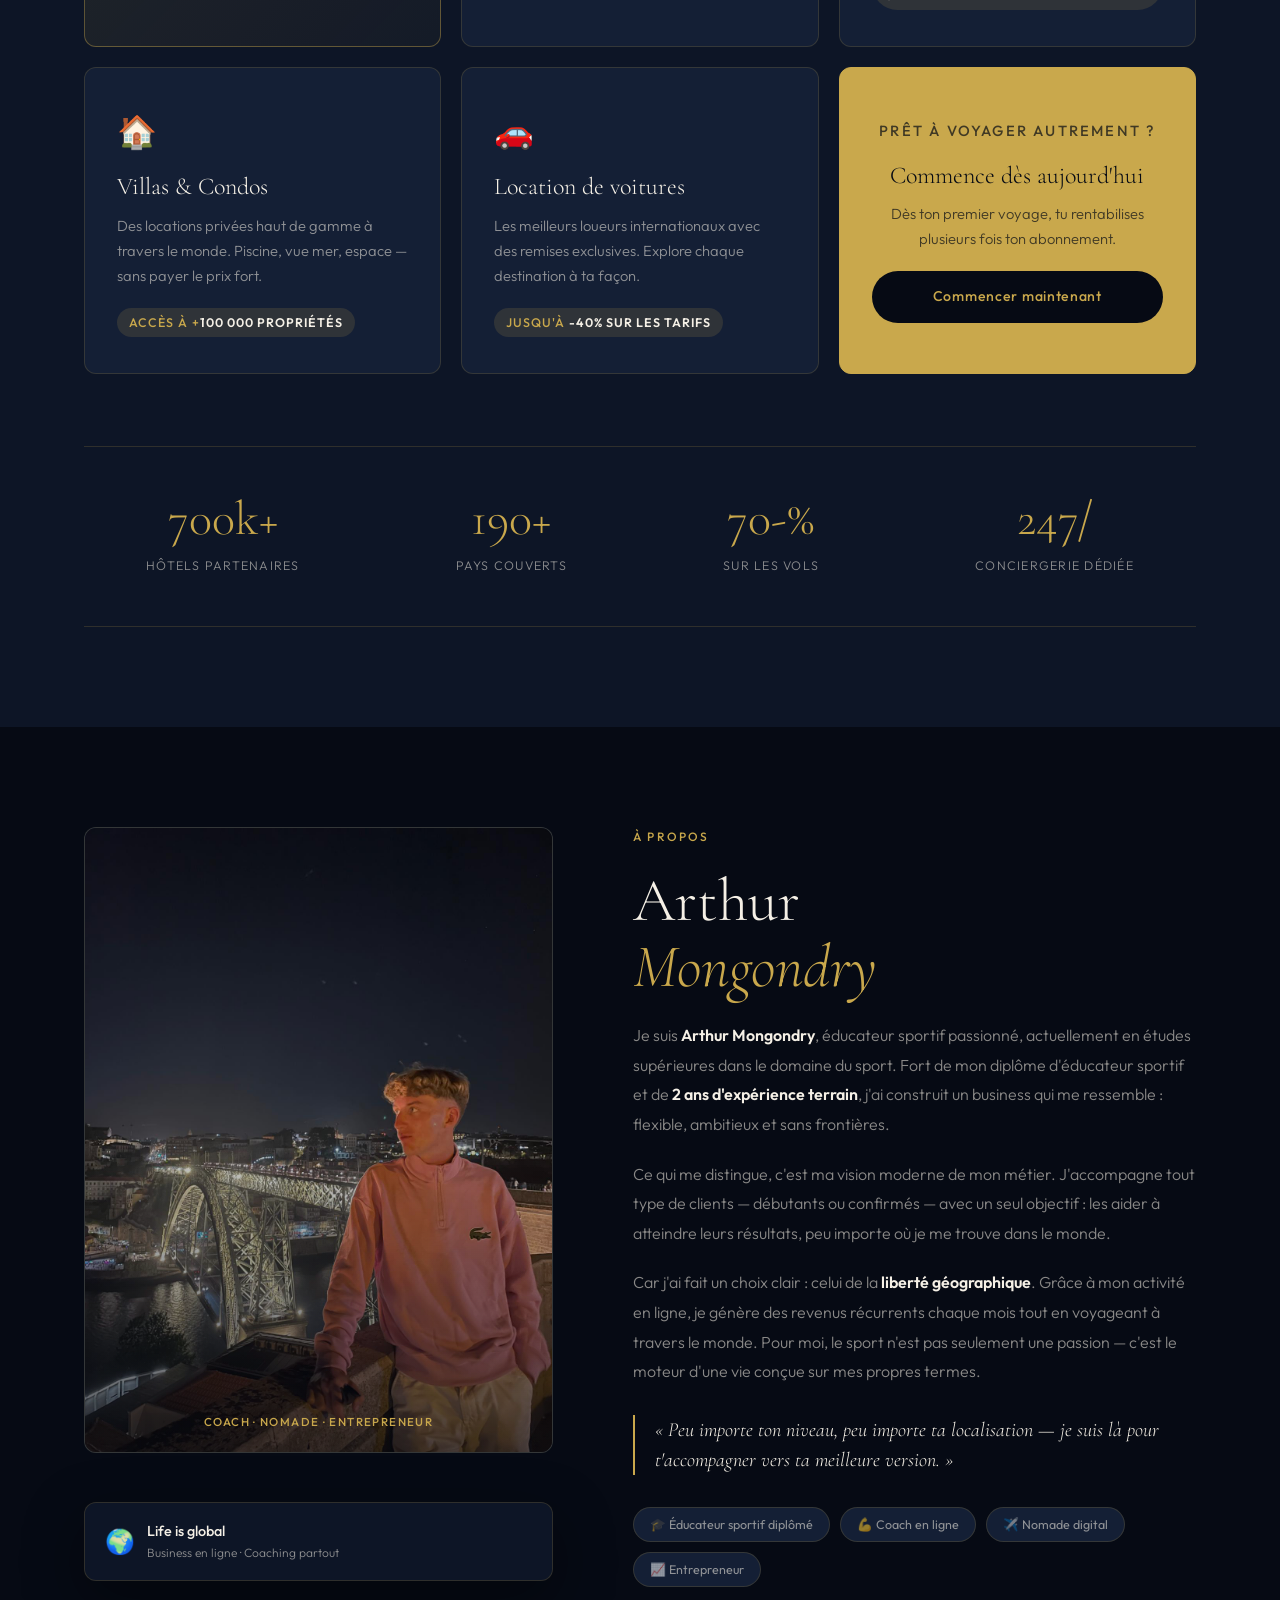
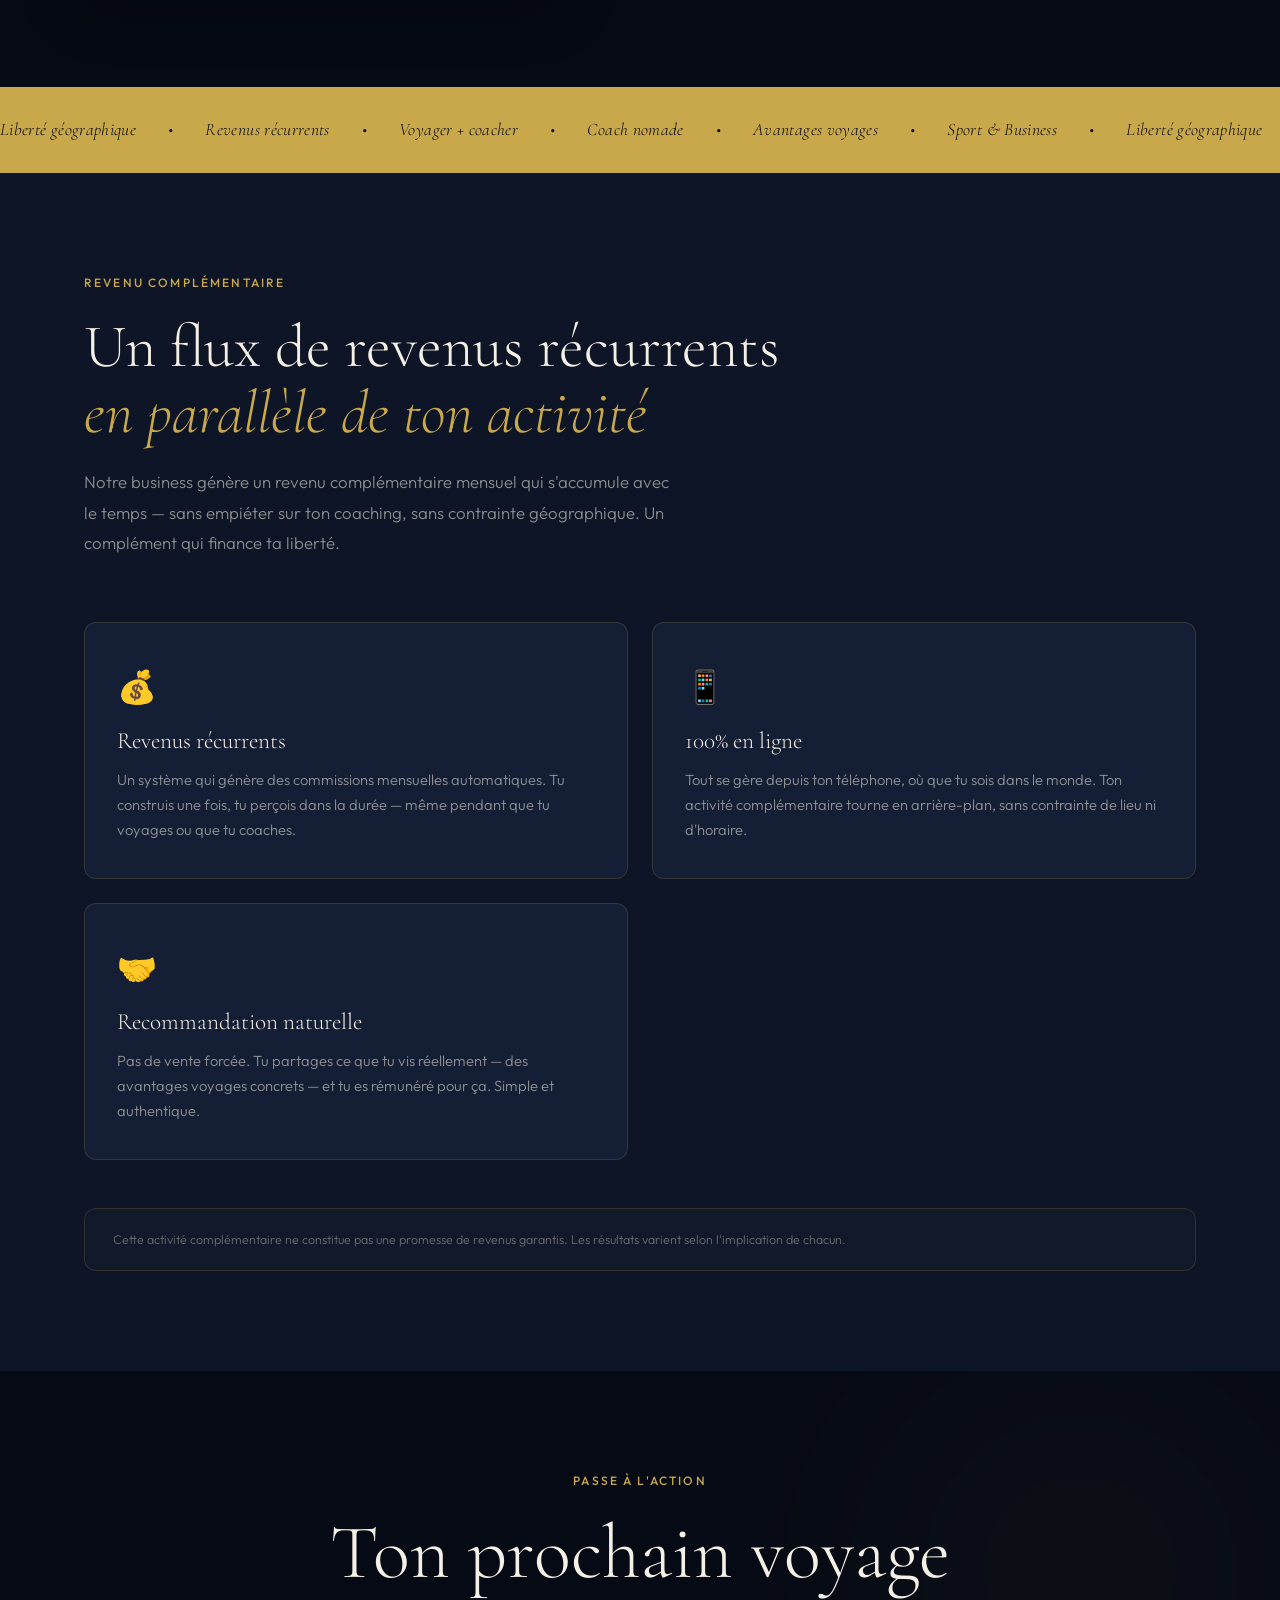
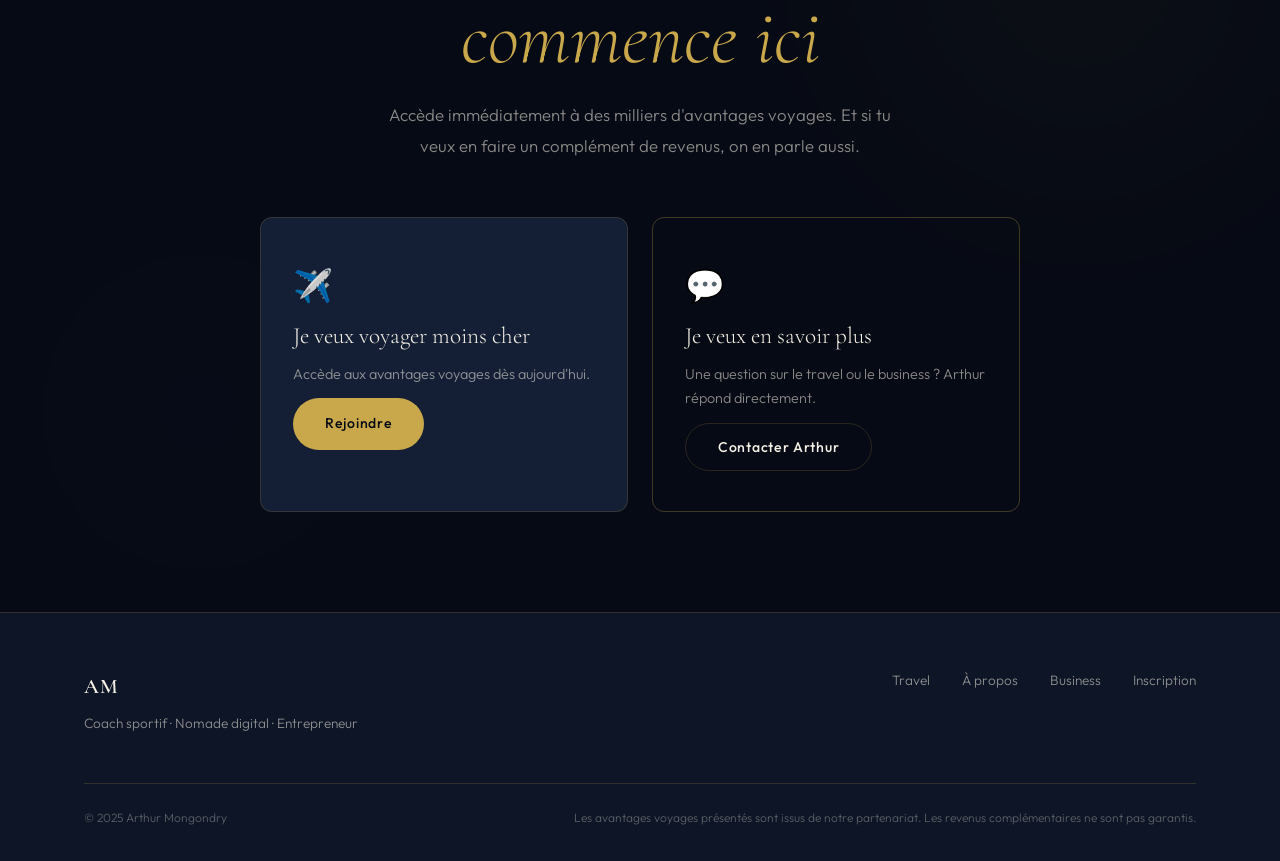
==== commit 56e48d87: "supression mauvaise partie" ====
--- a/index.html
+++ b/index.html
@@ -236,11 +236,11 @@
           <h3>Recommandation naturelle</h3>
           <p>Pas de vente forcée. Tu partages ce que tu vis réellement — des avantages voyages concrets — et tu es rémunéré pour ça. Simple et authentique.</p>
         </div>
-        <div class="business__feature reveal reveal--delay-3">
+        <!--<div class="business__feature reveal reveal--delay-3">
           <div class="business__icon">📊</div>
           <h3>Effet cumulatif</h3>
           <p>Chaque personne que tu accompagnes fait grossir tes revenus passifs. Le système prend de l'ampleur mois après mois, sans effort supplémentaire de ta part.</p>
-        </div>
+        </div>-->
       </div>
 
       <div class="business__disclaimer reveal">
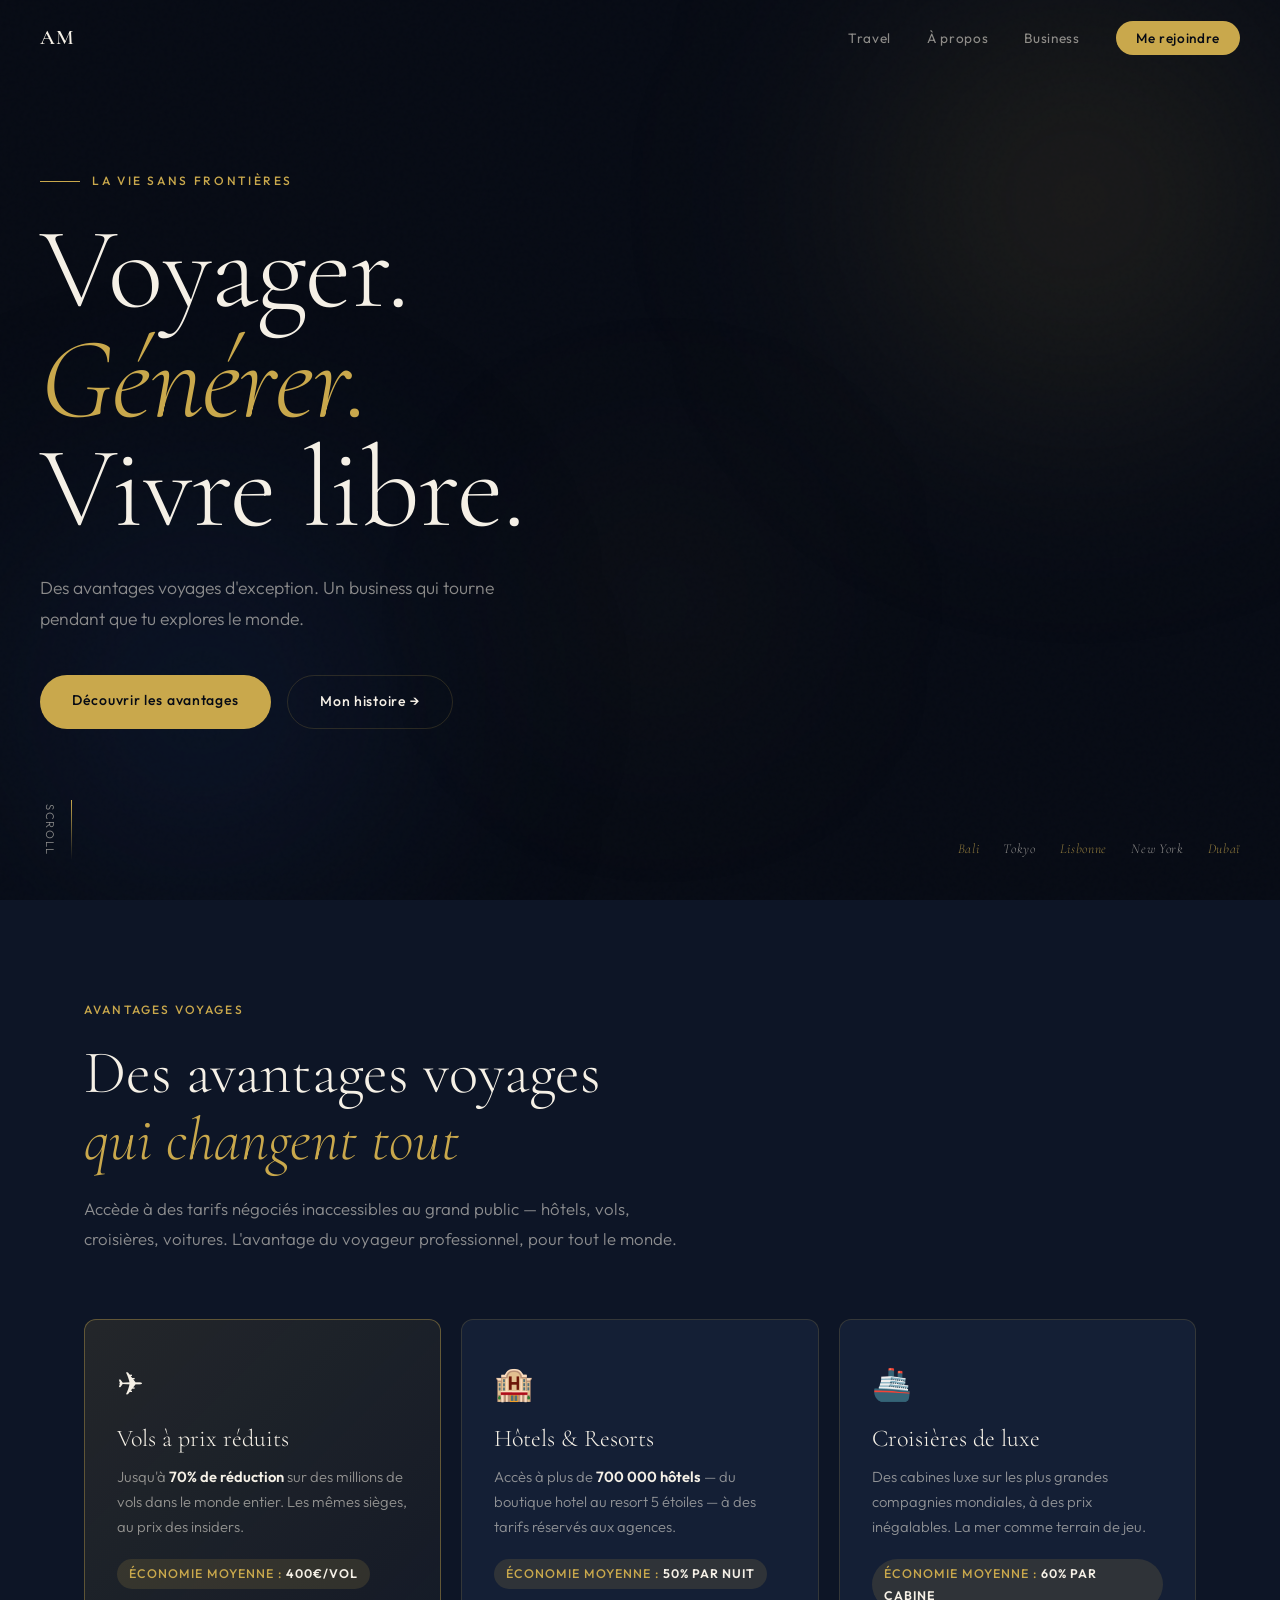
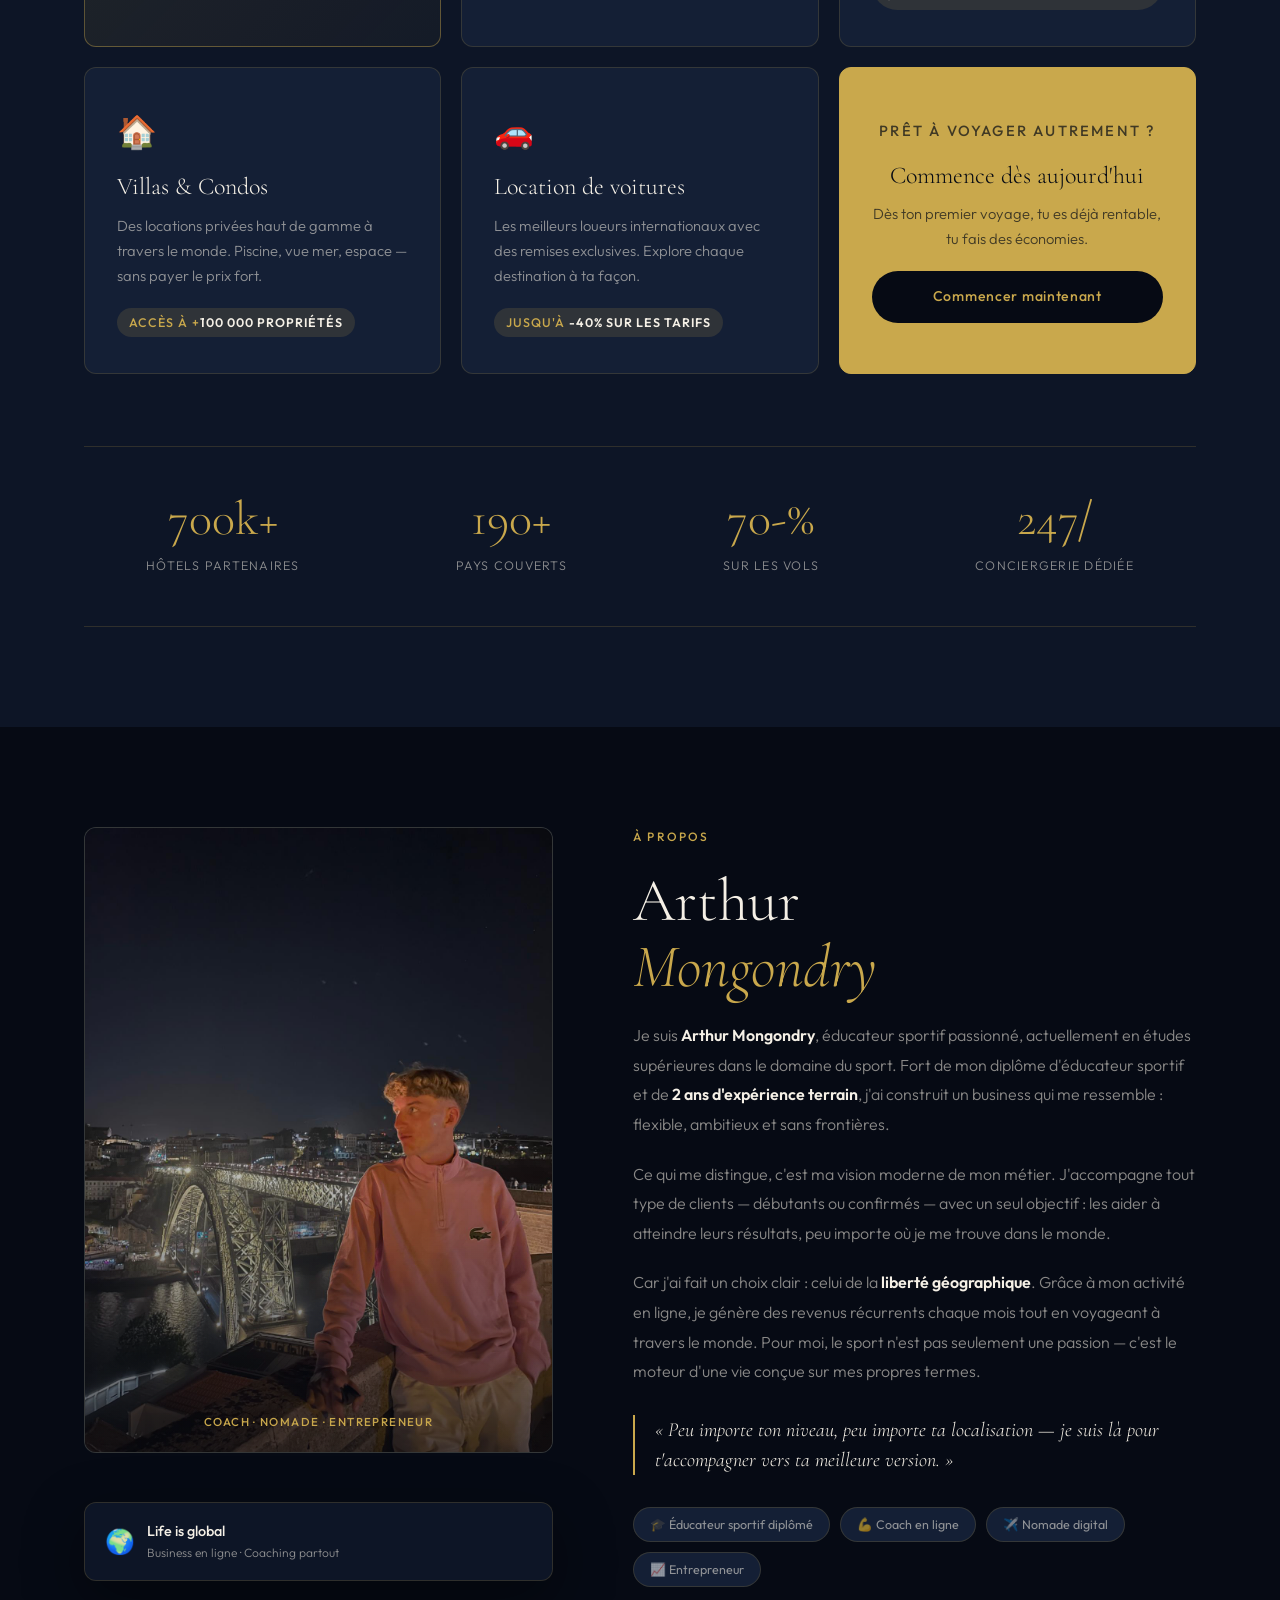
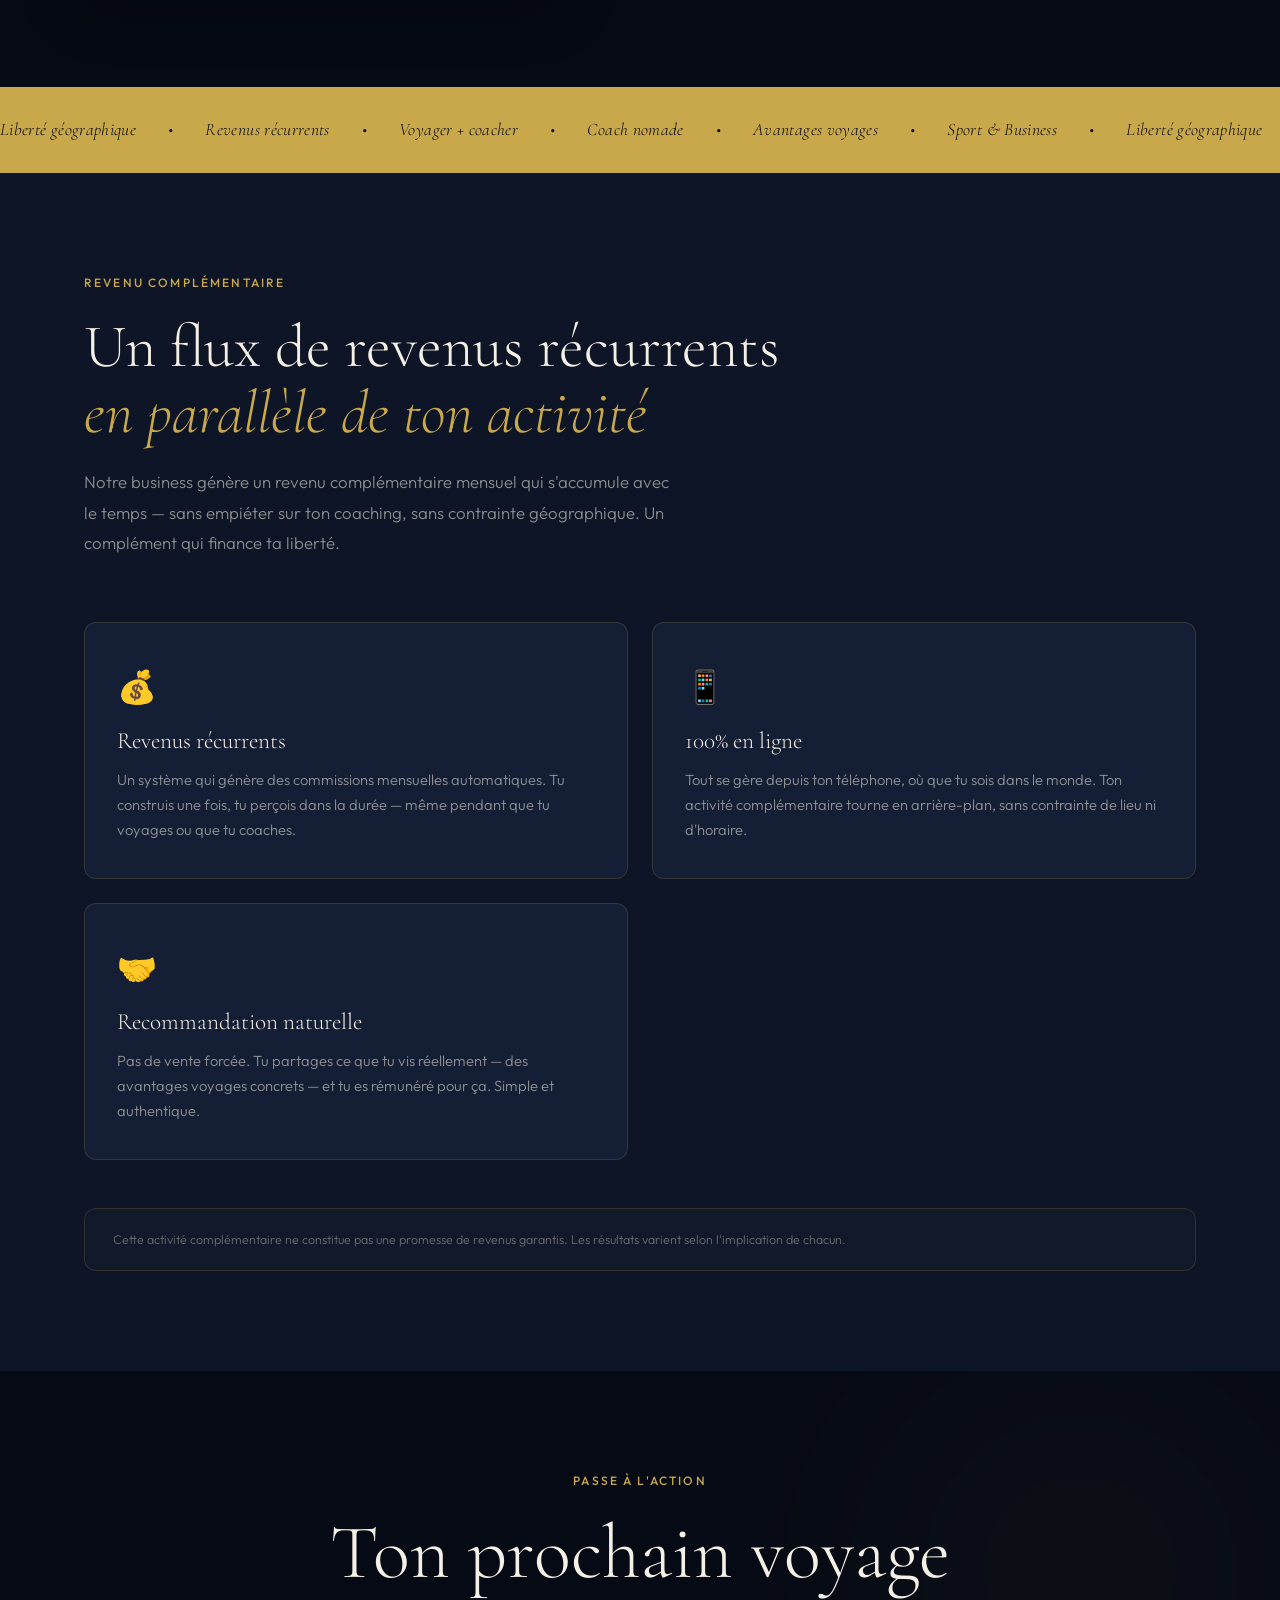
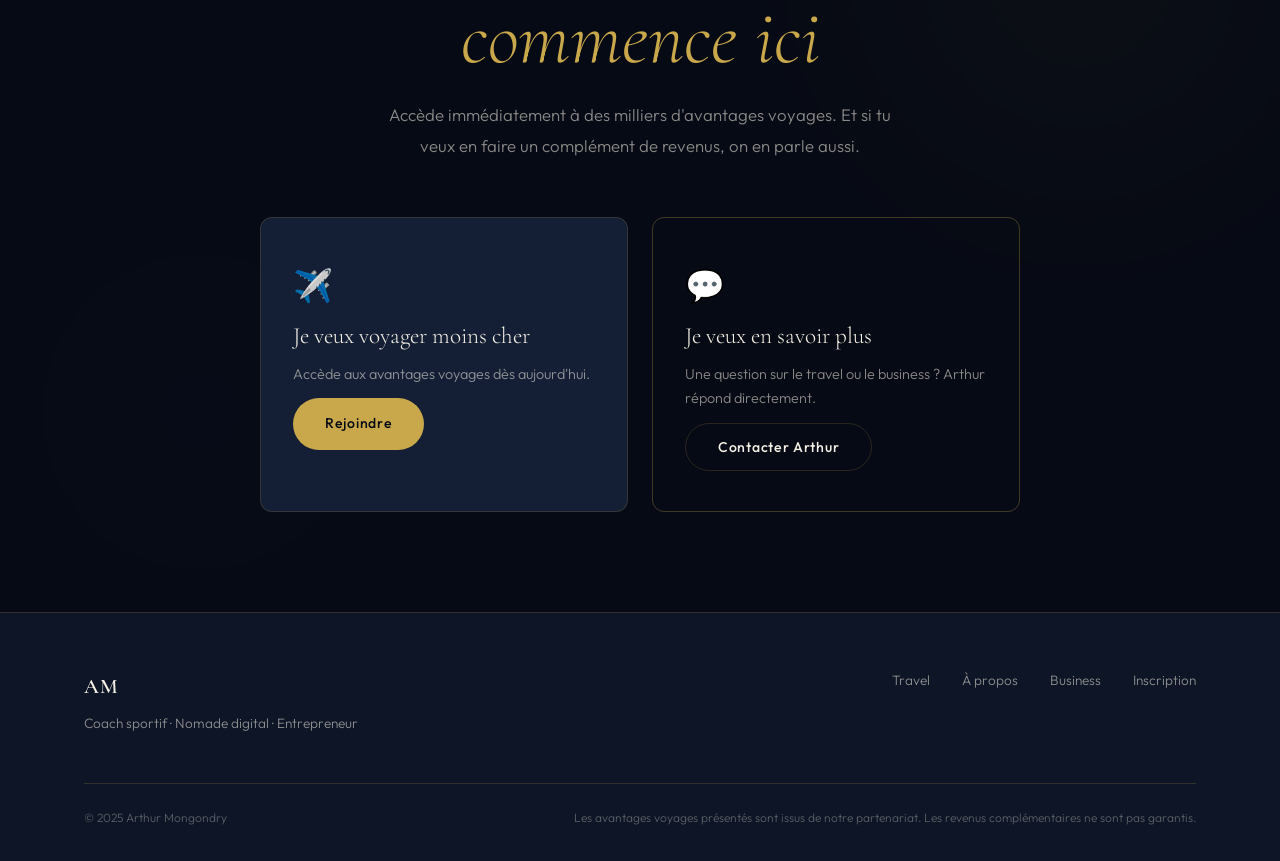
==== commit 045738d4: "detail final" ====
--- a/index.html
+++ b/index.html
@@ -119,7 +119,7 @@
         <div class="travel__card travel__card--cta reveal reveal--delay-3">
           <p class="travel__cta-label">Prêt à voyager autrement ?</p>
           <h3>Commence dès aujourd'hui</h3>
-          <p>Dès ton premier voyage, tu rentabilises plusieurs fois ton abonnement.</p>
+          <p>Dès ton premier voyage, tu es déjà rentable, tu fais des économies.</p>
           <a href="#contact" class="btn btn--gold">Commencer maintenant</a>
         </div>
       </div>
